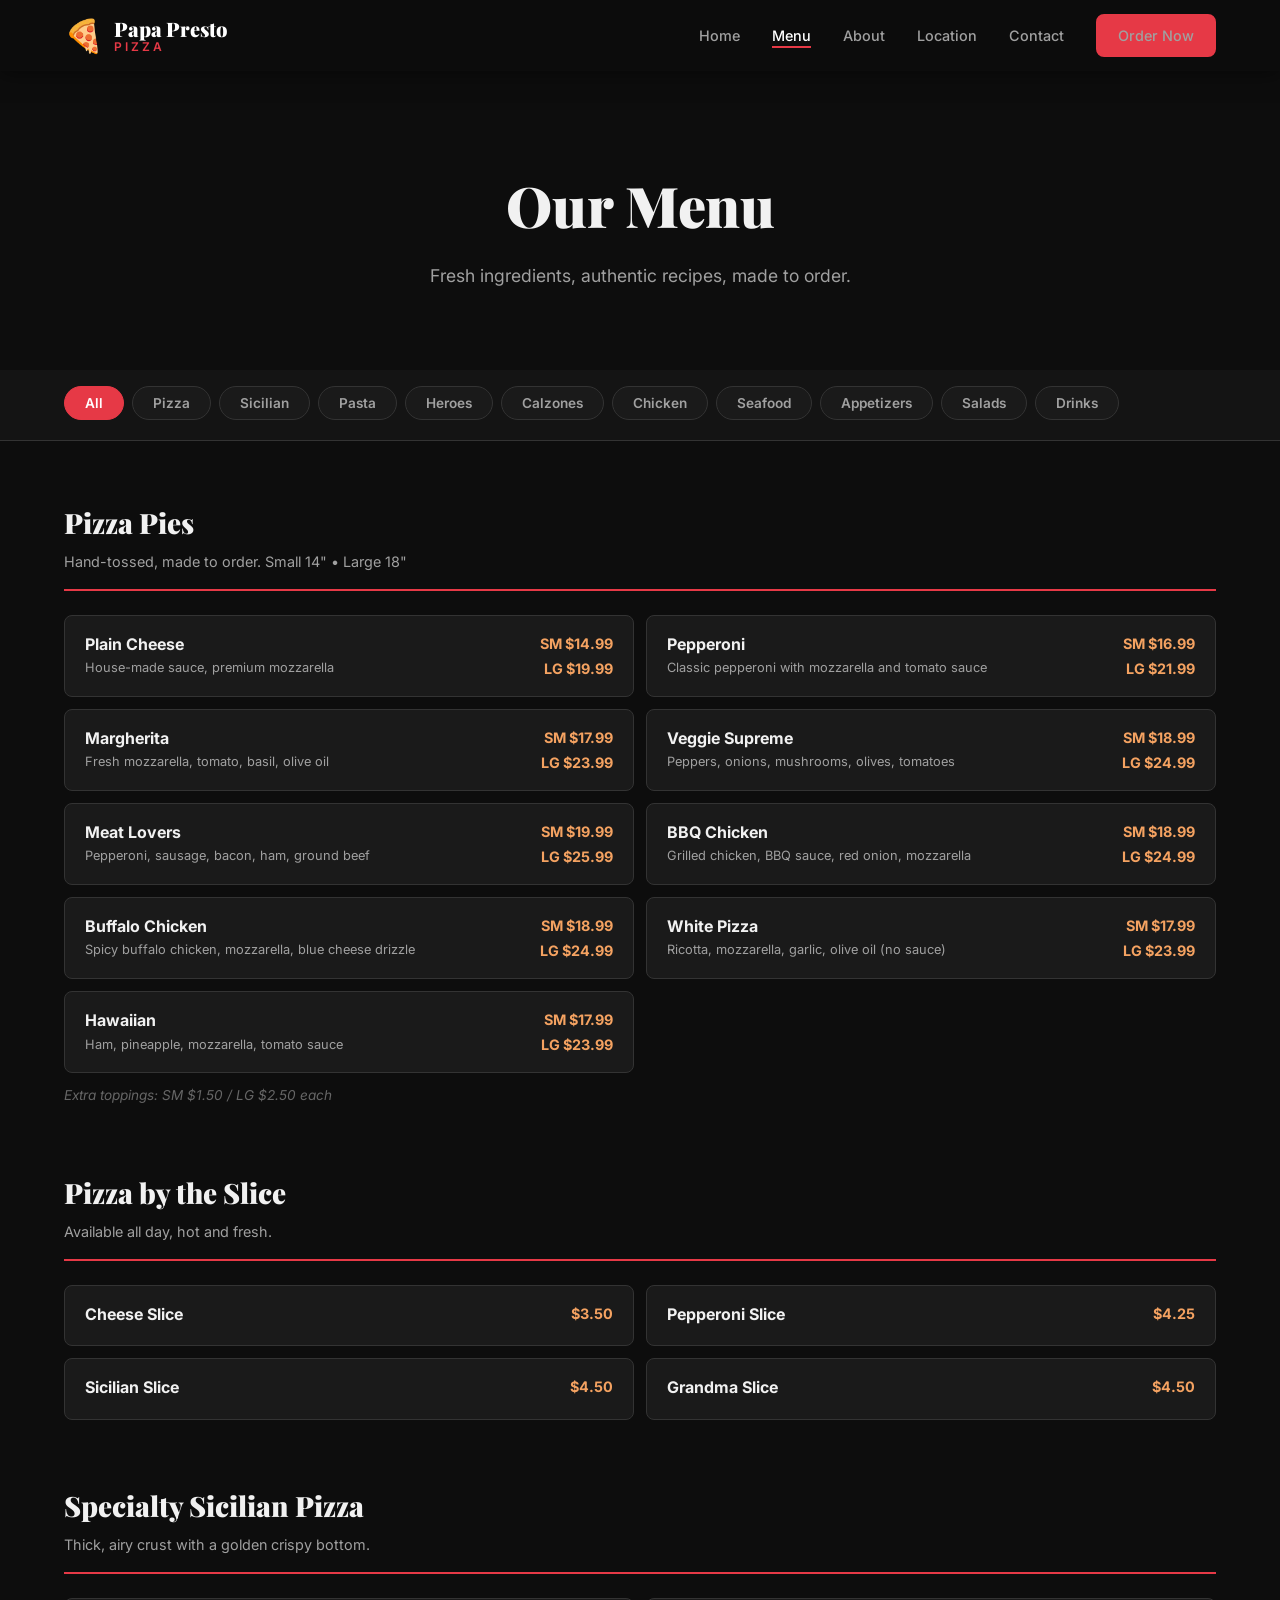
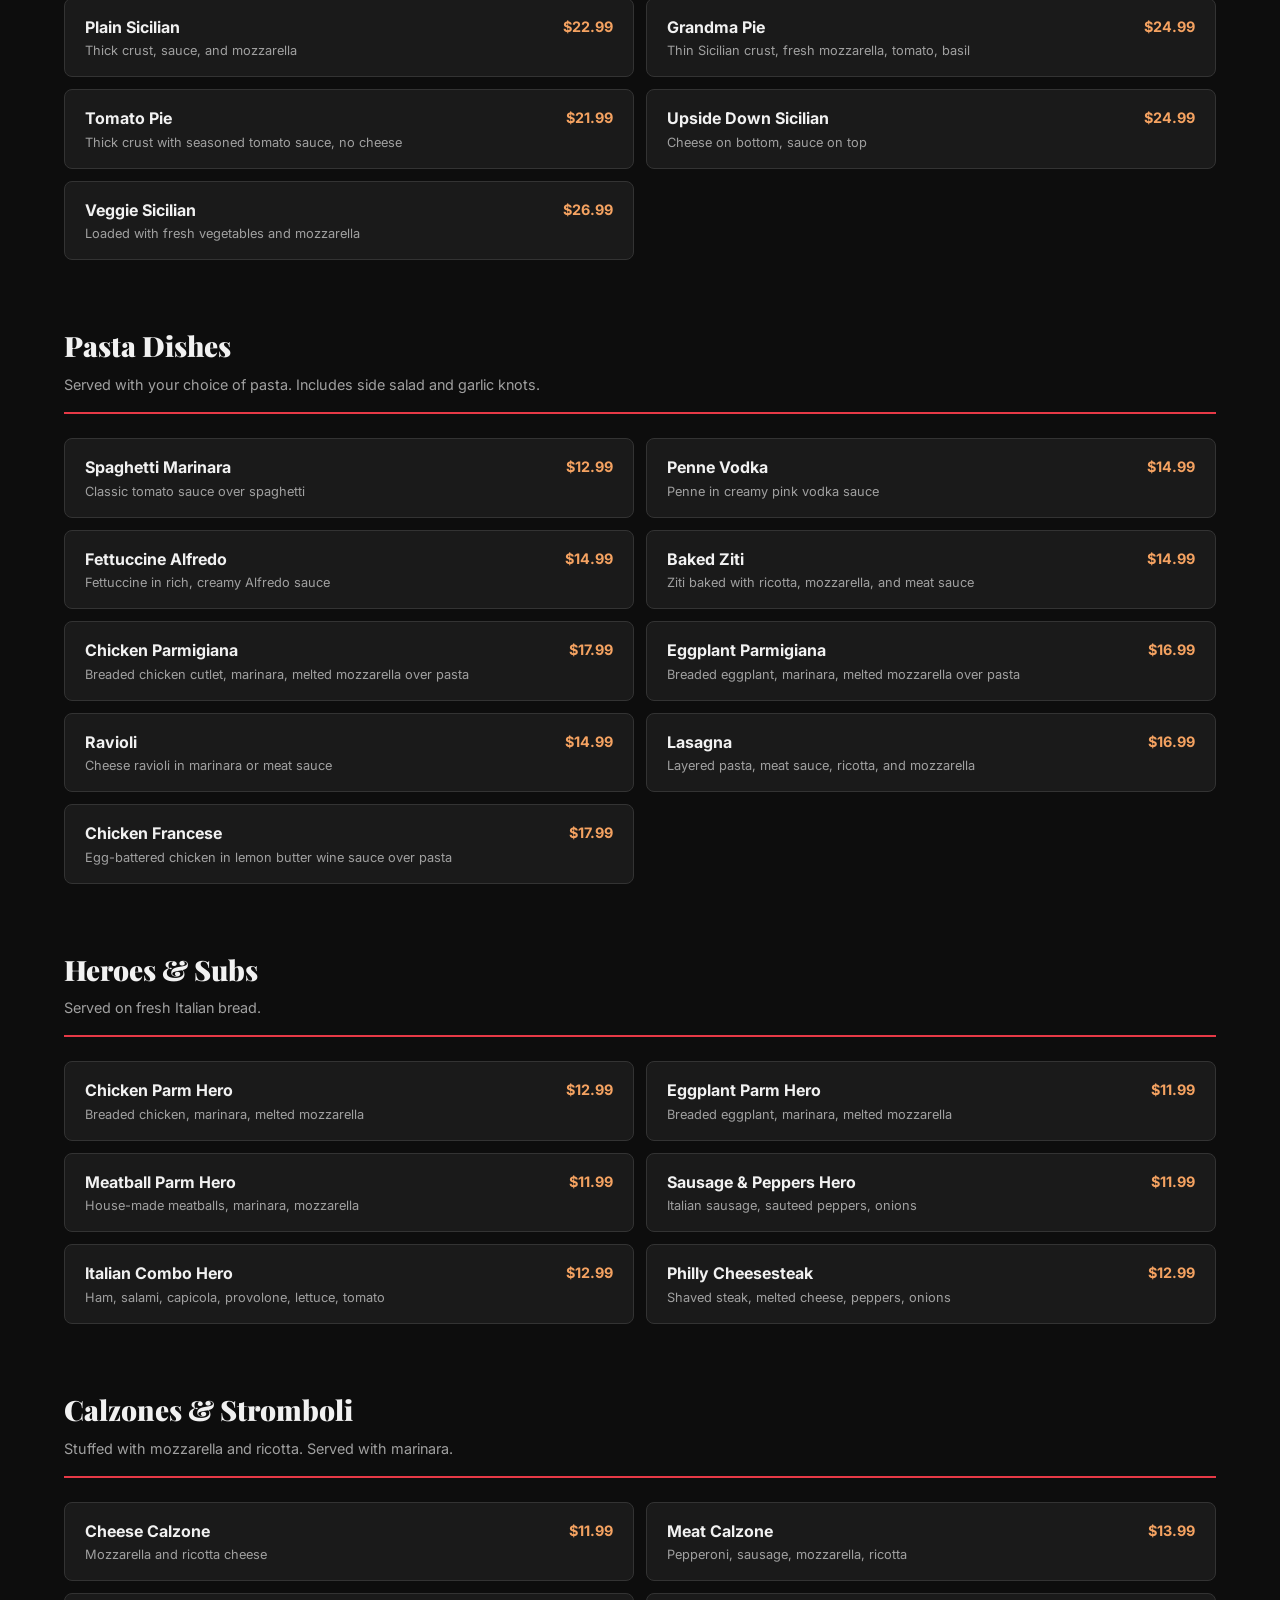
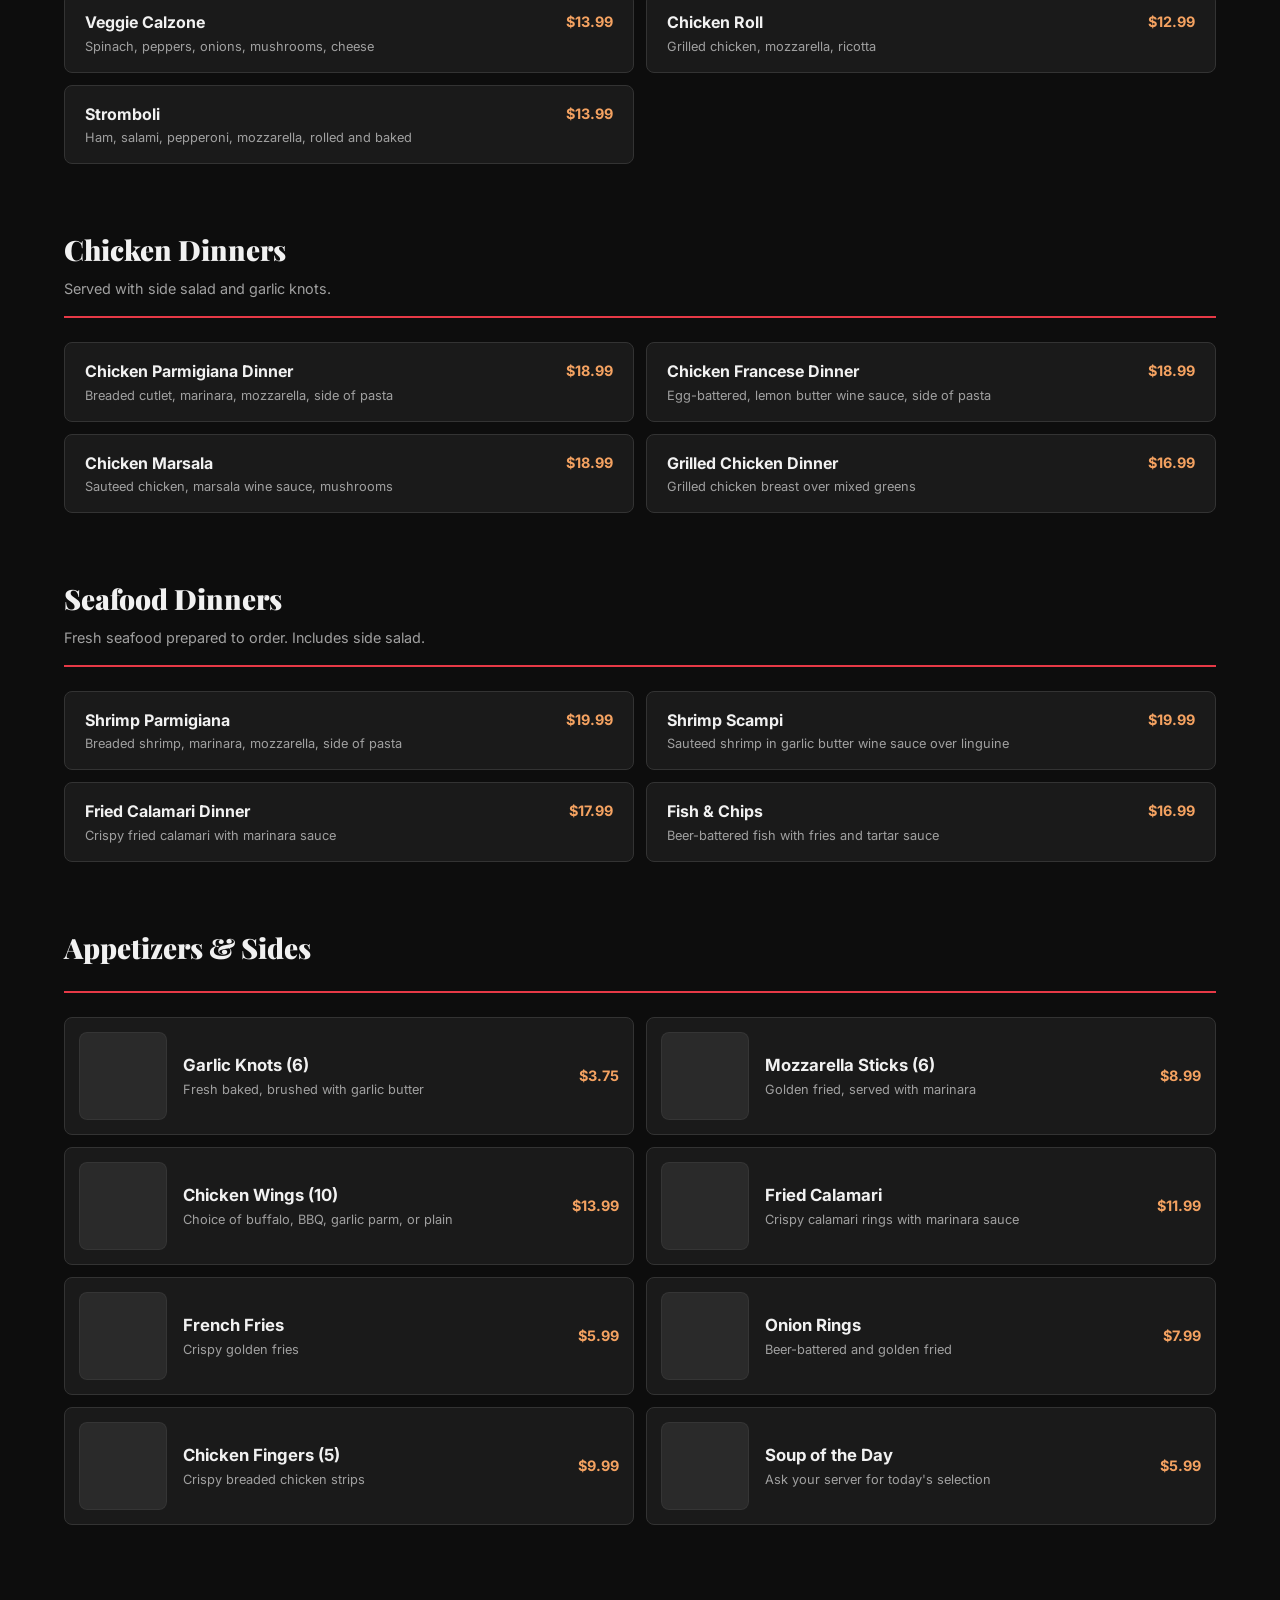
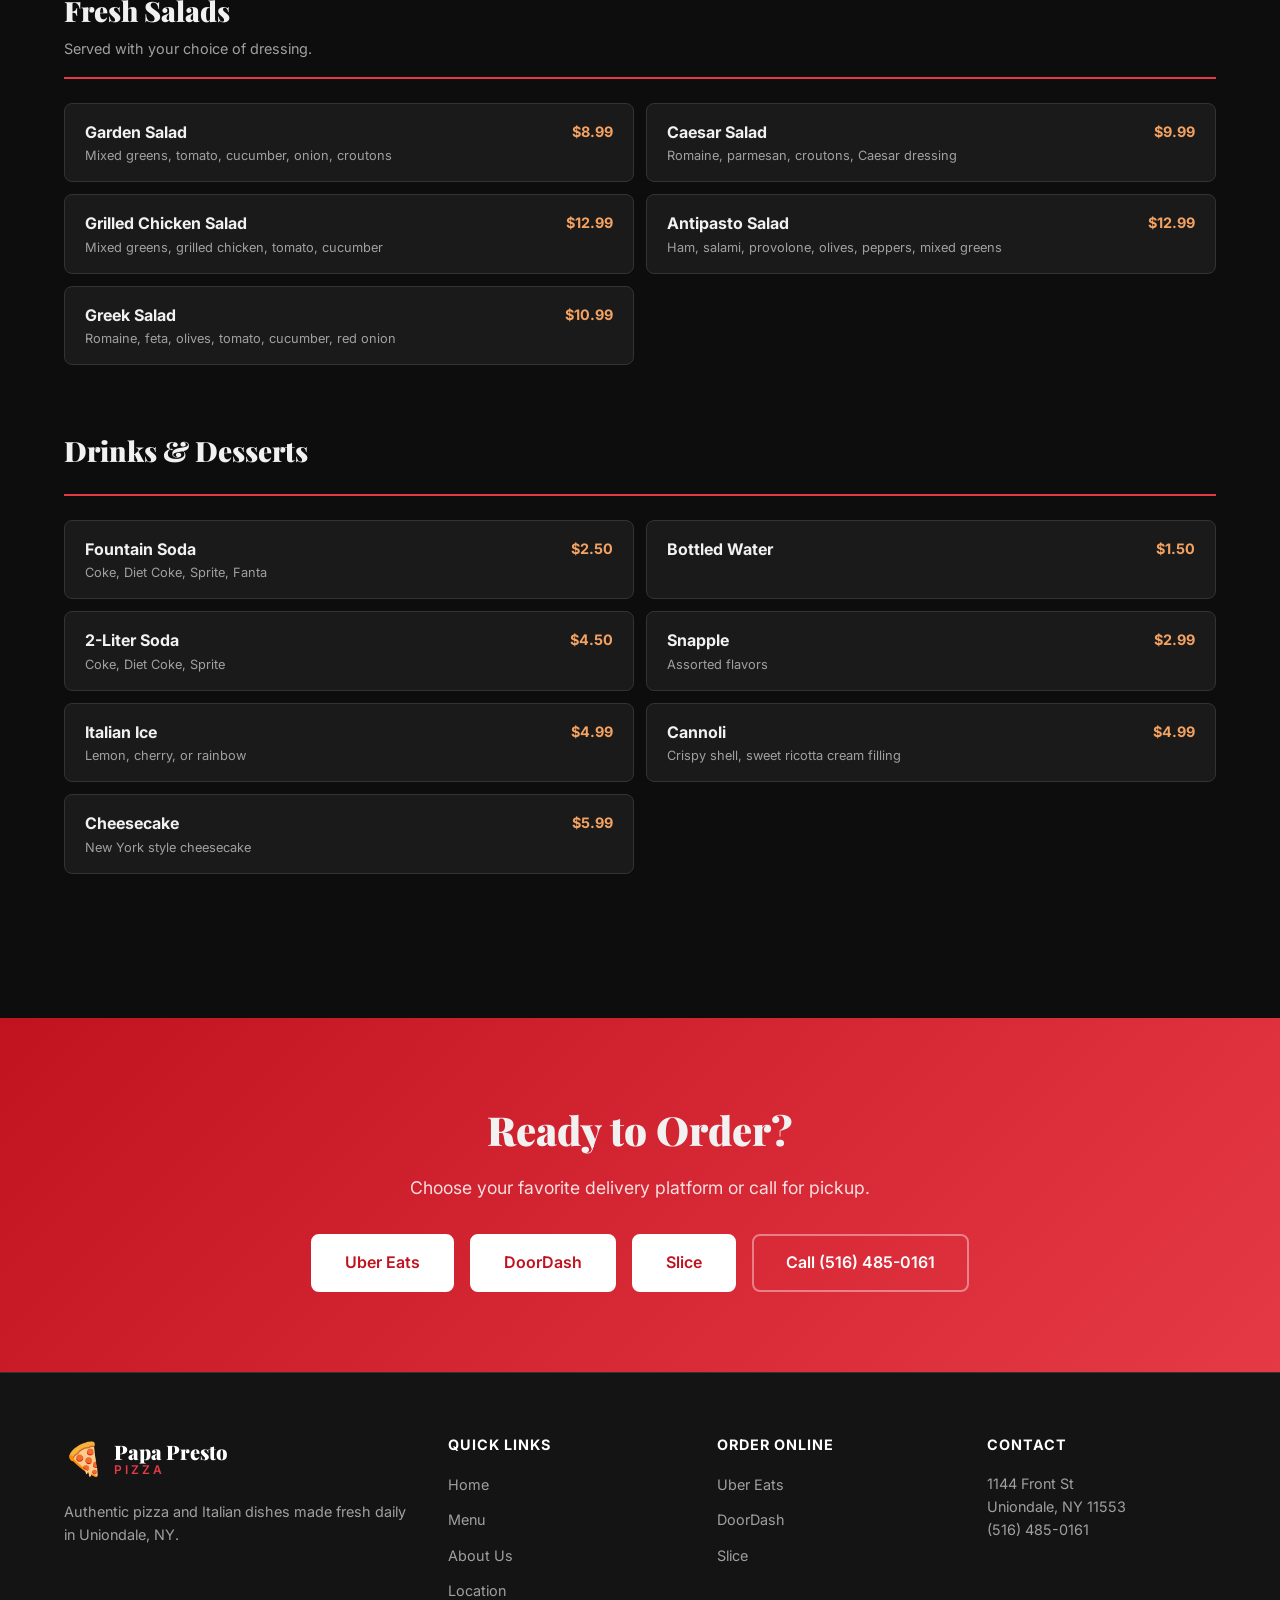
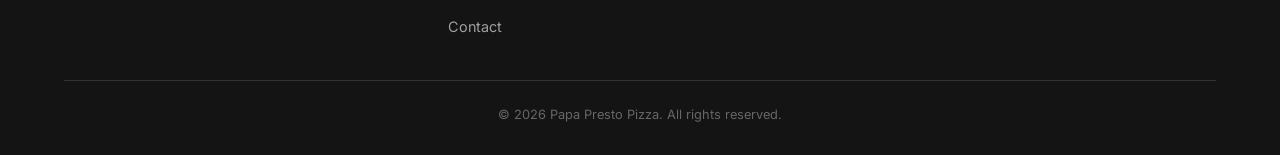
==== menu.html @ ff71c3b0 "Add per-item images to appetizers section Each appetizer item now shows a matching image alongside i" ====
<!DOCTYPE html>
<html lang="en">
<head>
    <meta charset="UTF-8">
    <meta name="viewport" content="width=device-width, initial-scale=1.0">
    <title>Menu | Papa Presto Pizza | Uniondale, NY</title>
    <meta name="description" content="View the full menu at Papa Presto Pizza — pizza pies, Sicilian, pasta, heroes, calzones, chicken dinners, seafood, salads, and more. Order online or call.">
    <meta name="keywords" content="Papa Presto Pizza menu, pizza Uniondale, pasta, calzones, heroes, Italian food menu">
    <link rel="canonical" href="https://www.papaprestopizza.com/menu.html">

    <meta property="og:title" content="Menu | Papa Presto Pizza">
    <meta property="og:description" content="Pizza, pasta, heroes, calzones, and more. View our full menu and order online.">
    <meta property="og:type" content="restaurant.menu">

    <link rel="preconnect" href="https://fonts.googleapis.com">
    <link rel="preconnect" href="https://fonts.gstatic.com" crossorigin>
    <link href="https://fonts.googleapis.com/css2?family=Playfair+Display:wght@700;900&family=Inter:wght@400;500;600;700&display=swap" rel="stylesheet">

    <link rel="stylesheet" href="css/styles.css">
</head>
<body>

    <!-- Navigation -->
    <nav class="navbar navbar--solid" id="navbar">
        <div class="container nav-container">
            <a href="index.html" class="logo">
                <span class="logo-icon">&#127829;</span>
                <div class="logo-text">
                    <span class="logo-name">Papa Presto</span>
                    <span class="logo-tagline">Pizza</span>
                </div>
            </a>
            <button class="nav-toggle" id="navToggle" aria-label="Toggle navigation">
                <span></span><span></span><span></span>
            </button>
            <ul class="nav-links" id="navLinks">
                <li><a href="index.html">Home</a></li>
                <li><a href="menu.html" class="active">Menu</a></li>
                <li><a href="index.html#about">About</a></li>
                <li><a href="index.html#location">Location</a></li>
                <li><a href="index.html#contact">Contact</a></li>
                <li><a href="index.html#order" class="btn btn-primary btn-sm">Order Now</a></li>
            </ul>
        </div>
    </nav>

    <!-- Menu Hero -->
    <header class="page-hero">
        <div class="hero-overlay"></div>
        <div class="container">
            <h1>Our Menu</h1>
            <p>Fresh ingredients, authentic recipes, made to order.</p>
        </div>
    </header>

    <!-- Menu Filter -->
    <section class="menu-filter-bar">
        <div class="container">
            <div class="menu-filters" id="menuFilters">
                <button class="filter-btn active" data-filter="all">All</button>
                <button class="filter-btn" data-filter="pizza">Pizza</button>
                <button class="filter-btn" data-filter="sicilian">Sicilian</button>
                <button class="filter-btn" data-filter="pasta">Pasta</button>
                <button class="filter-btn" data-filter="heroes">Heroes</button>
                <button class="filter-btn" data-filter="calzones">Calzones</button>
                <button class="filter-btn" data-filter="chicken">Chicken</button>
                <button class="filter-btn" data-filter="seafood">Seafood</button>
                <button class="filter-btn" data-filter="appetizers">Appetizers</button>
                <button class="filter-btn" data-filter="salads">Salads</button>
                <button class="filter-btn" data-filter="drinks">Drinks</button>
            </div>
        </div>
    </section>

    <!-- Menu Content -->
    <section class="menu-page">
        <div class="container">

            <!-- Pizza Pies -->
            <div class="menu-section" id="pizza" data-category="pizza">
                <div class="menu-section-header">
                    <h2>Pizza Pies</h2>
                    <p>Hand-tossed, made to order. Small 14" &bull; Large 18"</p>
                </div>
                <div class="menu-grid">
                    <div class="menu-item">
                        <div class="menu-item-info">
                            <h3>Plain Cheese</h3>
                            <p>House-made sauce, premium mozzarella</p>
                        </div>
                        <div class="menu-item-price">
                            <span>SM $14.99</span>
                            <span>LG $19.99</span>
                        </div>
                    </div>
                    <div class="menu-item">
                        <div class="menu-item-info">
                            <h3>Pepperoni</h3>
                            <p>Classic pepperoni with mozzarella and tomato sauce</p>
                        </div>
                        <div class="menu-item-price">
                            <span>SM $16.99</span>
                            <span>LG $21.99</span>
                        </div>
                    </div>
                    <div class="menu-item">
                        <div class="menu-item-info">
                            <h3>Margherita</h3>
                            <p>Fresh mozzarella, tomato, basil, olive oil</p>
                        </div>
                        <div class="menu-item-price">
                            <span>SM $17.99</span>
                            <span>LG $23.99</span>
                        </div>
                    </div>
                    <div class="menu-item">
                        <div class="menu-item-info">
                            <h3>Veggie Supreme</h3>
                            <p>Peppers, onions, mushrooms, olives, tomatoes</p>
                        </div>
                        <div class="menu-item-price">
                            <span>SM $18.99</span>
                            <span>LG $24.99</span>
                        </div>
                    </div>
                    <div class="menu-item">
                        <div class="menu-item-info">
                            <h3>Meat Lovers</h3>
                            <p>Pepperoni, sausage, bacon, ham, ground beef</p>
                        </div>
                        <div class="menu-item-price">
                            <span>SM $19.99</span>
                            <span>LG $25.99</span>
                        </div>
                    </div>
                    <div class="menu-item">
                        <div class="menu-item-info">
                            <h3>BBQ Chicken</h3>
                            <p>Grilled chicken, BBQ sauce, red onion, mozzarella</p>
                        </div>
                        <div class="menu-item-price">
                            <span>SM $18.99</span>
                            <span>LG $24.99</span>
                        </div>
                    </div>
                    <div class="menu-item">
                        <div class="menu-item-info">
                            <h3>Buffalo Chicken</h3>
                            <p>Spicy buffalo chicken, mozzarella, blue cheese drizzle</p>
                        </div>
                        <div class="menu-item-price">
                            <span>SM $18.99</span>
                            <span>LG $24.99</span>
                        </div>
                    </div>
                    <div class="menu-item">
                        <div class="menu-item-info">
                            <h3>White Pizza</h3>
                            <p>Ricotta, mozzarella, garlic, olive oil (no sauce)</p>
                        </div>
                        <div class="menu-item-price">
                            <span>SM $17.99</span>
                            <span>LG $23.99</span>
                        </div>
                    </div>
                    <div class="menu-item">
                        <div class="menu-item-info">
                            <h3>Hawaiian</h3>
                            <p>Ham, pineapple, mozzarella, tomato sauce</p>
                        </div>
                        <div class="menu-item-price">
                            <span>SM $17.99</span>
                            <span>LG $23.99</span>
                        </div>
                    </div>
                </div>
                <p class="menu-note">Extra toppings: SM $1.50 / LG $2.50 each</p>
            </div>

            <!-- Pizza by the Slice -->
            <div class="menu-section" data-category="pizza">
                <div class="menu-section-header">
                    <h2>Pizza by the Slice</h2>
                    <p>Available all day, hot and fresh.</p>
                </div>
                <div class="menu-grid">
                    <div class="menu-item">
                        <div class="menu-item-info"><h3>Cheese Slice</h3></div>
                        <div class="menu-item-price"><span>$3.50</span></div>
                    </div>
                    <div class="menu-item">
                        <div class="menu-item-info"><h3>Pepperoni Slice</h3></div>
                        <div class="menu-item-price"><span>$4.25</span></div>
                    </div>
                    <div class="menu-item">
                        <div class="menu-item-info"><h3>Sicilian Slice</h3></div>
                        <div class="menu-item-price"><span>$4.50</span></div>
                    </div>
                    <div class="menu-item">
                        <div class="menu-item-info"><h3>Grandma Slice</h3></div>
                        <div class="menu-item-price"><span>$4.50</span></div>
                    </div>
                </div>
            </div>

            <!-- Specialty Sicilian -->
            <div class="menu-section" id="sicilian" data-category="sicilian">
                <div class="menu-section-header">
                    <h2>Specialty Sicilian Pizza</h2>
                    <p>Thick, airy crust with a golden crispy bottom.</p>
                </div>
                <div class="menu-grid">
                    <div class="menu-item">
                        <div class="menu-item-info">
                            <h3>Plain Sicilian</h3>
                            <p>Thick crust, sauce, and mozzarella</p>
                        </div>
                        <div class="menu-item-price"><span>$22.99</span></div>
                    </div>
                    <div class="menu-item">
                        <div class="menu-item-info">
                            <h3>Grandma Pie</h3>
                            <p>Thin Sicilian crust, fresh mozzarella, tomato, basil</p>
                        </div>
                        <div class="menu-item-price"><span>$24.99</span></div>
                    </div>
                    <div class="menu-item">
                        <div class="menu-item-info">
                            <h3>Tomato Pie</h3>
                            <p>Thick crust with seasoned tomato sauce, no cheese</p>
                        </div>
                        <div class="menu-item-price"><span>$21.99</span></div>
                    </div>
                    <div class="menu-item">
                        <div class="menu-item-info">
                            <h3>Upside Down Sicilian</h3>
                            <p>Cheese on bottom, sauce on top</p>
                        </div>
                        <div class="menu-item-price"><span>$24.99</span></div>
                    </div>
                    <div class="menu-item">
                        <div class="menu-item-info">
                            <h3>Veggie Sicilian</h3>
                            <p>Loaded with fresh vegetables and mozzarella</p>
                        </div>
                        <div class="menu-item-price"><span>$26.99</span></div>
                    </div>
                </div>
            </div>

            <!-- Pasta Dishes -->
            <div class="menu-section" id="pasta" data-category="pasta">
                <div class="menu-section-header">
                    <h2>Pasta Dishes</h2>
                    <p>Served with your choice of pasta. Includes side salad and garlic knots.</p>
                </div>
                <div class="menu-grid">
                    <div class="menu-item">
                        <div class="menu-item-info">
                            <h3>Spaghetti Marinara</h3>
                            <p>Classic tomato sauce over spaghetti</p>
                        </div>
                        <div class="menu-item-price"><span>$12.99</span></div>
                    </div>
                    <div class="menu-item">
                        <div class="menu-item-info">
                            <h3>Penne Vodka</h3>
                            <p>Penne in creamy pink vodka sauce</p>
                        </div>
                        <div class="menu-item-price"><span>$14.99</span></div>
                    </div>
                    <div class="menu-item">
                        <div class="menu-item-info">
                            <h3>Fettuccine Alfredo</h3>
                            <p>Fettuccine in rich, creamy Alfredo sauce</p>
                        </div>
                        <div class="menu-item-price"><span>$14.99</span></div>
                    </div>
                    <div class="menu-item">
                        <div class="menu-item-info">
                            <h3>Baked Ziti</h3>
                            <p>Ziti baked with ricotta, mozzarella, and meat sauce</p>
                        </div>
                        <div class="menu-item-price"><span>$14.99</span></div>
                    </div>
                    <div class="menu-item">
                        <div class="menu-item-info">
                            <h3>Chicken Parmigiana</h3>
                            <p>Breaded chicken cutlet, marinara, melted mozzarella over pasta</p>
                        </div>
                        <div class="menu-item-price"><span>$17.99</span></div>
                    </div>
                    <div class="menu-item">
                        <div class="menu-item-info">
                            <h3>Eggplant Parmigiana</h3>
                            <p>Breaded eggplant, marinara, melted mozzarella over pasta</p>
                        </div>
                        <div class="menu-item-price"><span>$16.99</span></div>
                    </div>
                    <div class="menu-item">
                        <div class="menu-item-info">
                            <h3>Ravioli</h3>
                            <p>Cheese ravioli in marinara or meat sauce</p>
                        </div>
                        <div class="menu-item-price"><span>$14.99</span></div>
                    </div>
                    <div class="menu-item">
                        <div class="menu-item-info">
                            <h3>Lasagna</h3>
                            <p>Layered pasta, meat sauce, ricotta, and mozzarella</p>
                        </div>
                        <div class="menu-item-price"><span>$16.99</span></div>
                    </div>
                    <div class="menu-item">
                        <div class="menu-item-info">
                            <h3>Chicken Francese</h3>
                            <p>Egg-battered chicken in lemon butter wine sauce over pasta</p>
                        </div>
                        <div class="menu-item-price"><span>$17.99</span></div>
                    </div>
                </div>
            </div>

            <!-- Heroes -->
            <div class="menu-section" data-category="heroes">
                <div class="menu-section-header">
                    <h2>Heroes &amp; Subs</h2>
                    <p>Served on fresh Italian bread.</p>
                </div>
                <div class="menu-grid">
                    <div class="menu-item">
                        <div class="menu-item-info"><h3>Chicken Parm Hero</h3><p>Breaded chicken, marinara, melted mozzarella</p></div>
                        <div class="menu-item-price"><span>$12.99</span></div>
                    </div>
                    <div class="menu-item">
                        <div class="menu-item-info"><h3>Eggplant Parm Hero</h3><p>Breaded eggplant, marinara, melted mozzarella</p></div>
                        <div class="menu-item-price"><span>$11.99</span></div>
                    </div>
                    <div class="menu-item">
                        <div class="menu-item-info"><h3>Meatball Parm Hero</h3><p>House-made meatballs, marinara, mozzarella</p></div>
                        <div class="menu-item-price"><span>$11.99</span></div>
                    </div>
                    <div class="menu-item">
                        <div class="menu-item-info"><h3>Sausage &amp; Peppers Hero</h3><p>Italian sausage, sauteed peppers, onions</p></div>
                        <div class="menu-item-price"><span>$11.99</span></div>
                    </div>
                    <div class="menu-item">
                        <div class="menu-item-info"><h3>Italian Combo Hero</h3><p>Ham, salami, capicola, provolone, lettuce, tomato</p></div>
                        <div class="menu-item-price"><span>$12.99</span></div>
                    </div>
                    <div class="menu-item">
                        <div class="menu-item-info"><h3>Philly Cheesesteak</h3><p>Shaved steak, melted cheese, peppers, onions</p></div>
                        <div class="menu-item-price"><span>$12.99</span></div>
                    </div>
                </div>
            </div>

            <!-- Calzones & Stromboli -->
            <div class="menu-section" data-category="calzones">
                <div class="menu-section-header">
                    <h2>Calzones &amp; Stromboli</h2>
                    <p>Stuffed with mozzarella and ricotta. Served with marinara.</p>
                </div>
                <div class="menu-grid">
                    <div class="menu-item">
                        <div class="menu-item-info"><h3>Cheese Calzone</h3><p>Mozzarella and ricotta cheese</p></div>
                        <div class="menu-item-price"><span>$11.99</span></div>
                    </div>
                    <div class="menu-item">
                        <div class="menu-item-info"><h3>Meat Calzone</h3><p>Pepperoni, sausage, mozzarella, ricotta</p></div>
                        <div class="menu-item-price"><span>$13.99</span></div>
                    </div>
                    <div class="menu-item">
                        <div class="menu-item-info"><h3>Veggie Calzone</h3><p>Spinach, peppers, onions, mushrooms, cheese</p></div>
                        <div class="menu-item-price"><span>$13.99</span></div>
                    </div>
                    <div class="menu-item">
                        <div class="menu-item-info"><h3>Chicken Roll</h3><p>Grilled chicken, mozzarella, ricotta</p></div>
                        <div class="menu-item-price"><span>$12.99</span></div>
                    </div>
                    <div class="menu-item">
                        <div class="menu-item-info"><h3>Stromboli</h3><p>Ham, salami, pepperoni, mozzarella, rolled and baked</p></div>
                        <div class="menu-item-price"><span>$13.99</span></div>
                    </div>
                </div>
            </div>

            <!-- Chicken Dinners -->
            <div class="menu-section" data-category="chicken">
                <div class="menu-section-header">
                    <h2>Chicken Dinners</h2>
                    <p>Served with side salad and garlic knots.</p>
                </div>
                <div class="menu-grid">
                    <div class="menu-item">
                        <div class="menu-item-info"><h3>Chicken Parmigiana Dinner</h3><p>Breaded cutlet, marinara, mozzarella, side of pasta</p></div>
                        <div class="menu-item-price"><span>$18.99</span></div>
                    </div>
                    <div class="menu-item">
                        <div class="menu-item-info"><h3>Chicken Francese Dinner</h3><p>Egg-battered, lemon butter wine sauce, side of pasta</p></div>
                        <div class="menu-item-price"><span>$18.99</span></div>
                    </div>
                    <div class="menu-item">
                        <div class="menu-item-info"><h3>Chicken Marsala</h3><p>Sauteed chicken, marsala wine sauce, mushrooms</p></div>
                        <div class="menu-item-price"><span>$18.99</span></div>
                    </div>
                    <div class="menu-item">
                        <div class="menu-item-info"><h3>Grilled Chicken Dinner</h3><p>Grilled chicken breast over mixed greens</p></div>
                        <div class="menu-item-price"><span>$16.99</span></div>
                    </div>
                </div>
            </div>

            <!-- Seafood Dinners -->
            <div class="menu-section" data-category="seafood">
                <div class="menu-section-header">
                    <h2>Seafood Dinners</h2>
                    <p>Fresh seafood prepared to order. Includes side salad.</p>
                </div>
                <div class="menu-grid">
                    <div class="menu-item">
                        <div class="menu-item-info"><h3>Shrimp Parmigiana</h3><p>Breaded shrimp, marinara, mozzarella, side of pasta</p></div>
                        <div class="menu-item-price"><span>$19.99</span></div>
                    </div>
                    <div class="menu-item">
                        <div class="menu-item-info"><h3>Shrimp Scampi</h3><p>Sauteed shrimp in garlic butter wine sauce over linguine</p></div>
                        <div class="menu-item-price"><span>$19.99</span></div>
                    </div>
                    <div class="menu-item">
                        <div class="menu-item-info"><h3>Fried Calamari Dinner</h3><p>Crispy fried calamari with marinara sauce</p></div>
                        <div class="menu-item-price"><span>$17.99</span></div>
                    </div>
                    <div class="menu-item">
                        <div class="menu-item-info"><h3>Fish &amp; Chips</h3><p>Beer-battered fish with fries and tartar sauce</p></div>
                        <div class="menu-item-price"><span>$16.99</span></div>
                    </div>
                </div>
            </div>

            <!-- Appetizers -->
            <div class="menu-section" data-category="appetizers">
                <div class="menu-section-header">
                    <h2>Appetizers &amp; Sides</h2>
                </div>
                <div class="menu-grid">
                    <div class="menu-item menu-item--with-image">
                        <div class="menu-item-image" style="background-image: url('https://images.unsplash.com/photo-1573140247632-f8fd74997d5c?w=300&q=80');" role="img" aria-label="Garlic Knots"></div>
                        <div class="menu-item-info"><h3>Garlic Knots (6)</h3><p>Fresh baked, brushed with garlic butter</p></div>
                        <div class="menu-item-price"><span>$3.75</span></div>
                    </div>
                    <div class="menu-item menu-item--with-image">
                        <div class="menu-item-image" style="background-image: url('https://images.unsplash.com/photo-1548340748-6d98e4c9ce97?w=300&q=80');" role="img" aria-label="Mozzarella Sticks"></div>
                        <div class="menu-item-info"><h3>Mozzarella Sticks (6)</h3><p>Golden fried, served with marinara</p></div>
                        <div class="menu-item-price"><span>$8.99</span></div>
                    </div>
                    <div class="menu-item menu-item--with-image">
                        <div class="menu-item-image" style="background-image: url('https://images.unsplash.com/photo-1608039755401-742074f0548d?w=300&q=80');" role="img" aria-label="Chicken Wings"></div>
                        <div class="menu-item-info"><h3>Chicken Wings (10)</h3><p>Choice of buffalo, BBQ, garlic parm, or plain</p></div>
                        <div class="menu-item-price"><span>$13.99</span></div>
                    </div>
                    <div class="menu-item menu-item--with-image">
                        <div class="menu-item-image" style="background-image: url('https://images.unsplash.com/photo-1599487488170-d11ec9c172f0?w=300&q=80');" role="img" aria-label="Fried Calamari"></div>
                        <div class="menu-item-info"><h3>Fried Calamari</h3><p>Crispy calamari rings with marinara sauce</p></div>
                        <div class="menu-item-price"><span>$11.99</span></div>
                    </div>
                    <div class="menu-item menu-item--with-image">
                        <div class="menu-item-image" style="background-image: url('https://images.unsplash.com/photo-1573080496219-bb080dd4f877?w=300&q=80');" role="img" aria-label="French Fries"></div>
                        <div class="menu-item-info"><h3>French Fries</h3><p>Crispy golden fries</p></div>
                        <div class="menu-item-price"><span>$5.99</span></div>
                    </div>
                    <div class="menu-item menu-item--with-image">
                        <div class="menu-item-image" style="background-image: url('https://images.unsplash.com/photo-1639024471283-03518883512d?w=300&q=80');" role="img" aria-label="Onion Rings"></div>
                        <div class="menu-item-info"><h3>Onion Rings</h3><p>Beer-battered and golden fried</p></div>
                        <div class="menu-item-price"><span>$7.99</span></div>
                    </div>
                    <div class="menu-item menu-item--with-image">
                        <div class="menu-item-image" style="background-image: url('https://images.unsplash.com/photo-1562967914-608f82629710?w=300&q=80');" role="img" aria-label="Chicken Fingers"></div>
                        <div class="menu-item-info"><h3>Chicken Fingers (5)</h3><p>Crispy breaded chicken strips</p></div>
                        <div class="menu-item-price"><span>$9.99</span></div>
                    </div>
                    <div class="menu-item menu-item--with-image">
                        <div class="menu-item-image" style="background-image: url('https://images.unsplash.com/photo-1547592166-23ac45744acd?w=300&q=80');" role="img" aria-label="Soup of the Day"></div>
                        <div class="menu-item-info"><h3>Soup of the Day</h3><p>Ask your server for today's selection</p></div>
                        <div class="menu-item-price"><span>$5.99</span></div>
                    </div>
                </div>
            </div>

            <!-- Salads -->
            <div class="menu-section" data-category="salads">
                <div class="menu-section-header">
                    <h2>Fresh Salads</h2>
                    <p>Served with your choice of dressing.</p>
                </div>
                <div class="menu-grid">
                    <div class="menu-item">
                        <div class="menu-item-info"><h3>Garden Salad</h3><p>Mixed greens, tomato, cucumber, onion, croutons</p></div>
                        <div class="menu-item-price"><span>$8.99</span></div>
                    </div>
                    <div class="menu-item">
                        <div class="menu-item-info"><h3>Caesar Salad</h3><p>Romaine, parmesan, croutons, Caesar dressing</p></div>
                        <div class="menu-item-price"><span>$9.99</span></div>
                    </div>
                    <div class="menu-item">
                        <div class="menu-item-info"><h3>Grilled Chicken Salad</h3><p>Mixed greens, grilled chicken, tomato, cucumber</p></div>
                        <div class="menu-item-price"><span>$12.99</span></div>
                    </div>
                    <div class="menu-item">
                        <div class="menu-item-info"><h3>Antipasto Salad</h3><p>Ham, salami, provolone, olives, peppers, mixed greens</p></div>
                        <div class="menu-item-price"><span>$12.99</span></div>
                    </div>
                    <div class="menu-item">
                        <div class="menu-item-info"><h3>Greek Salad</h3><p>Romaine, feta, olives, tomato, cucumber, red onion</p></div>
                        <div class="menu-item-price"><span>$10.99</span></div>
                    </div>
                </div>
            </div>

            <!-- Drinks & Desserts -->
            <div class="menu-section" data-category="drinks">
                <div class="menu-section-header">
                    <h2>Drinks &amp; Desserts</h2>
                </div>
                <div class="menu-grid">
                    <div class="menu-item">
                        <div class="menu-item-info"><h3>Fountain Soda</h3><p>Coke, Diet Coke, Sprite, Fanta</p></div>
                        <div class="menu-item-price"><span>$2.50</span></div>
                    </div>
                    <div class="menu-item">
                        <div class="menu-item-info"><h3>Bottled Water</h3></div>
                        <div class="menu-item-price"><span>$1.50</span></div>
                    </div>
                    <div class="menu-item">
                        <div class="menu-item-info"><h3>2-Liter Soda</h3><p>Coke, Diet Coke, Sprite</p></div>
                        <div class="menu-item-price"><span>$4.50</span></div>
                    </div>
                    <div class="menu-item">
                        <div class="menu-item-info"><h3>Snapple</h3><p>Assorted flavors</p></div>
                        <div class="menu-item-price"><span>$2.99</span></div>
                    </div>
                    <div class="menu-item">
                        <div class="menu-item-info"><h3>Italian Ice</h3><p>Lemon, cherry, or rainbow</p></div>
                        <div class="menu-item-price"><span>$4.99</span></div>
                    </div>
                    <div class="menu-item">
                        <div class="menu-item-info"><h3>Cannoli</h3><p>Crispy shell, sweet ricotta cream filling</p></div>
                        <div class="menu-item-price"><span>$4.99</span></div>
                    </div>
                    <div class="menu-item">
                        <div class="menu-item-info"><h3>Cheesecake</h3><p>New York style cheesecake</p></div>
                        <div class="menu-item-price"><span>$5.99</span></div>
                    </div>
                </div>
            </div>

        </div>
    </section>

    <!-- Order CTA Banner -->
    <section class="order-cta-banner">
        <div class="container">
            <div class="cta-content">
                <h2>Ready to Order?</h2>
                <p>Choose your favorite delivery platform or call for pickup.</p>
                <div class="cta-buttons">
                    <a href="https://www.ubereats.com/store/papa-presto-pizza/LBD8Xmi5UZSV1vU9aQ_vgA" target="_blank" rel="noopener noreferrer" class="btn btn-primary btn-lg">Uber Eats</a>
                    <a href="https://www.doordash.com/store/papa-presto-pizza-uniondale-23160508/" target="_blank" rel="noopener noreferrer" class="btn btn-primary btn-lg">DoorDash</a>
                    <a href="https://slicelife.com/restaurants/ny/uniondale/11553/papa-presto-pizza/menu" target="_blank" rel="noopener noreferrer" class="btn btn-primary btn-lg">Slice</a>
                    <a href="tel:+15164850161" class="btn btn-outline btn-lg">Call (516) 485-0161</a>
                </div>
            </div>
        </div>
    </section>

    <!-- Footer -->
    <footer class="footer">
        <div class="container">
            <div class="footer-grid">
                <div class="footer-brand">
                    <a href="index.html" class="logo">
                        <span class="logo-icon">&#127829;</span>
                        <div class="logo-text">
                            <span class="logo-name">Papa Presto</span>
                            <span class="logo-tagline">Pizza</span>
                        </div>
                    </a>
                    <p>Authentic pizza and Italian dishes made fresh daily in Uniondale, NY.</p>
                </div>
                <div class="footer-links">
                    <h4>Quick Links</h4>
                    <ul>
                        <li><a href="index.html">Home</a></li>
                        <li><a href="menu.html">Menu</a></li>
                        <li><a href="index.html#about">About Us</a></li>
                        <li><a href="index.html#location">Location</a></li>
                        <li><a href="index.html#contact">Contact</a></li>
                    </ul>
                </div>
                <div class="footer-links">
                    <h4>Order Online</h4>
                    <ul>
                        <li><a href="https://www.ubereats.com/store/papa-presto-pizza/LBD8Xmi5UZSV1vU9aQ_vgA" target="_blank" rel="noopener noreferrer">Uber Eats</a></li>
                        <li><a href="https://www.doordash.com/store/papa-presto-pizza-uniondale-23160508/" target="_blank" rel="noopener noreferrer">DoorDash</a></li>
                        <li><a href="https://slicelife.com/restaurants/ny/uniondale/11553/papa-presto-pizza/menu" target="_blank" rel="noopener noreferrer">Slice</a></li>
                    </ul>
                </div>
                <div class="footer-contact">
                    <h4>Contact</h4>
                    <p>1144 Front St<br>Uniondale, NY 11553</p>
                    <p><a href="tel:+15164850161">(516) 485-0161</a></p>
                </div>
            </div>
            <div class="footer-bottom">
                <p>&copy; 2026 Papa Presto Pizza. All rights reserved.</p>
            </div>
        </div>
    </footer>

    <script src="js/main.js"></script>
</body>
</html>
---- css/styles.css ----
/* ============================================
   Papa Presto Pizza — Modern Dark + Red Theme
   ============================================ */

/* --- CSS Variables --- */
:root {
    --color-bg: #0d0d0d;
    --color-bg-alt: #141414;
    --color-bg-card: #1a1a1a;
    --color-bg-elevated: #222222;
    --color-surface: #2a2a2a;
    --color-primary: #e63946;
    --color-primary-dark: #c1121f;
    --color-primary-light: #ff6b6b;
    --color-accent: #f4a261;
    --color-text: #f1f1f1;
    --color-text-muted: #a0a0a0;
    --color-text-dim: #666666;
    --color-border: #333333;
    --color-white: #ffffff;

    --font-display: 'Playfair Display', Georgia, serif;
    --font-body: 'Inter', -apple-system, BlinkMacSystemFont, sans-serif;

    --radius-sm: 8px;
    --radius-md: 12px;
    --radius-lg: 16px;
    --radius-xl: 24px;

    --shadow-sm: 0 2px 8px rgba(0,0,0,0.3);
    --shadow-md: 0 4px 20px rgba(0,0,0,0.4);
    --shadow-lg: 0 8px 40px rgba(0,0,0,0.5);
    --shadow-glow: 0 0 30px rgba(230,57,70,0.15);

    --transition: 0.3s cubic-bezier(0.4, 0, 0.2, 1);
}

/* --- Reset & Base --- */
*, *::before, *::after {
    margin: 0;
    padding: 0;
    box-sizing: border-box;
}

html {
    scroll-behavior: smooth;
    scroll-padding-top: 80px;
}

body {
    font-family: var(--font-body);
    background: var(--color-bg);
    color: var(--color-text);
    line-height: 1.6;
    -webkit-font-smoothing: antialiased;
    overflow-x: hidden;
}

a {
    color: inherit;
    text-decoration: none;
    transition: color var(--transition);
}

img {
    max-width: 100%;
    display: block;
}

ul { list-style: none; }

.container {
    max-width: 1200px;
    margin: 0 auto;
    padding: 0 24px;
}

/* --- Buttons --- */
.btn {
    display: inline-flex;
    align-items: center;
    gap: 8px;
    font-family: var(--font-body);
    font-weight: 600;
    border: 2px solid transparent;
    border-radius: var(--radius-sm);
    cursor: pointer;
    transition: all var(--transition);
    text-align: center;
    white-space: nowrap;
}

.btn-sm {
    padding: 8px 20px;
    font-size: 0.875rem;
}

.btn-lg {
    padding: 14px 32px;
    font-size: 1rem;
}

.btn-primary {
    background: var(--color-primary);
    color: var(--color-white);
    border-color: var(--color-primary);
}

.btn-primary:hover {
    background: var(--color-primary-dark);
    border-color: var(--color-primary-dark);
    transform: translateY(-2px);
    box-shadow: 0 4px 20px rgba(230, 57, 70, 0.4);
}

.btn-outline {
    background: transparent;
    color: var(--color-white);
    border-color: rgba(255,255,255,0.3);
}

.btn-outline:hover {
    border-color: var(--color-primary);
    color: var(--color-primary);
    transform: translateY(-2px);
}

/* --- Navigation --- */
.navbar {
    position: fixed;
    top: 0;
    left: 0;
    right: 0;
    z-index: 1000;
    padding: 16px 0;
    transition: all var(--transition);
}

.navbar.scrolled,
.navbar--solid {
    background: rgba(13, 13, 13, 0.95);
    backdrop-filter: blur(20px);
    -webkit-backdrop-filter: blur(20px);
    padding: 10px 0;
    box-shadow: 0 2px 20px rgba(0,0,0,0.5);
}

.nav-container {
    display: flex;
    align-items: center;
    justify-content: space-between;
}

.logo {
    display: flex;
    align-items: center;
    gap: 10px;
    z-index: 1001;
}

.logo-icon {
    font-size: 2rem;
}

.logo-text {
    display: flex;
    flex-direction: column;
    line-height: 1.1;
}

.logo-name {
    font-family: var(--font-display);
    font-weight: 900;
    font-size: 1.25rem;
    color: var(--color-white);
}

.logo-tagline {
    font-size: 0.75rem;
    font-weight: 600;
    color: var(--color-primary);
    text-transform: uppercase;
    letter-spacing: 3px;
}

.nav-links {
    display: flex;
    align-items: center;
    gap: 32px;
}

.nav-links a {
    font-size: 0.9rem;
    font-weight: 500;
    color: var(--color-text-muted);
    transition: color var(--transition);
    position: relative;
}

.nav-links a:hover,
.nav-links a.active {
    color: var(--color-white);
}

.nav-links a:not(.btn)::after {
    content: '';
    position: absolute;
    bottom: -4px;
    left: 0;
    width: 0;
    height: 2px;
    background: var(--color-primary);
    transition: width var(--transition);
}

.nav-links a:not(.btn):hover::after,
.nav-links a.active::after {
    width: 100%;
}

.nav-toggle {
    display: none;
    flex-direction: column;
    gap: 5px;
    background: none;
    border: none;
    cursor: pointer;
    padding: 4px;
    z-index: 1001;
}

.nav-toggle span {
    width: 24px;
    height: 2px;
    background: var(--color-white);
    transition: all var(--transition);
    border-radius: 2px;
}

.nav-toggle.active span:nth-child(1) {
    transform: rotate(45deg) translate(5px, 5px);
}

.nav-toggle.active span:nth-child(2) {
    opacity: 0;
}

.nav-toggle.active span:nth-child(3) {
    transform: rotate(-45deg) translate(5px, -5px);
}

/* --- Hero Section --- */
.hero {
    position: relative;
    min-height: 100vh;
    display: flex;
    align-items: center;
    justify-content: center;
    background: url('https://images.unsplash.com/photo-1513104890138-7c749659a591?w=1920&q=80') center/cover no-repeat;
    overflow: hidden;
}

.hero-overlay {
    position: absolute;
    inset: 0;
    background: linear-gradient(
        180deg,
        rgba(13, 13, 13, 0.7) 0%,
        rgba(13, 13, 13, 0.5) 40%,
        rgba(13, 13, 13, 0.85) 100%
    );
}

.hero-content {
    position: relative;
    text-align: center;
    max-width: 800px;
    padding: 120px 24px 60px;
}

.hero-badge {
    display: inline-block;
    padding: 8px 20px;
    background: rgba(230, 57, 70, 0.15);
    border: 1px solid rgba(230, 57, 70, 0.3);
    border-radius: 50px;
    font-size: 0.85rem;
    font-weight: 600;
    color: var(--color-primary-light);
    margin-bottom: 24px;
    letter-spacing: 0.5px;
}

.hero h1 {
    font-family: var(--font-display);
    font-size: clamp(2.5rem, 6vw, 4.5rem);
    font-weight: 900;
    line-height: 1.1;
    margin-bottom: 20px;
    color: var(--color-white);
}

.text-accent {
    color: var(--color-primary);
}

.hero-subtitle {
    font-size: clamp(1rem, 2vw, 1.2rem);
    color: var(--color-text-muted);
    max-width: 600px;
    margin: 0 auto 32px;
    line-height: 1.7;
}

.hero-actions {
    display: flex;
    gap: 16px;
    justify-content: center;
    flex-wrap: wrap;
    margin-bottom: 40px;
}

.hero-info {
    display: flex;
    gap: 32px;
    justify-content: center;
    flex-wrap: wrap;
}

.hero-info-item {
    display: flex;
    align-items: center;
    gap: 8px;
    color: var(--color-text-muted);
    font-size: 0.9rem;
}

.hero-info-item a {
    color: var(--color-text-muted);
}

.hero-info-item a:hover {
    color: var(--color-primary-light);
}

.hero-info-item svg {
    color: var(--color-primary);
    flex-shrink: 0;
}

.hero-scroll {
    position: absolute;
    bottom: 30px;
    left: 50%;
    transform: translateX(-50%);
    animation: bounce 2s infinite;
    color: var(--color-text-dim);
}

@keyframes bounce {
    0%, 100% { transform: translateX(-50%) translateY(0); }
    50% { transform: translateX(-50%) translateY(8px); }
}

/* --- Page Hero (Menu page) --- */
.page-hero {
    position: relative;
    padding: 160px 0 80px;
    text-align: center;
    background: url('https://images.unsplash.com/photo-1565299624946-b28f40a0ae38?w=1920&q=80') center/cover no-repeat;
}

.page-hero .hero-overlay {
    background: linear-gradient(
        180deg,
        rgba(13, 13, 13, 0.8) 0%,
        rgba(13, 13, 13, 0.9) 100%
    );
}

.page-hero .container {
    position: relative;
}

.page-hero h1 {
    font-family: var(--font-display);
    font-size: clamp(2.5rem, 5vw, 3.5rem);
    font-weight: 900;
    margin-bottom: 12px;
}

.page-hero p {
    color: var(--color-text-muted);
    font-size: 1.1rem;
}

/* --- Features Strip --- */
.features-strip {
    background: var(--color-bg-alt);
    border-top: 1px solid var(--color-border);
    border-bottom: 1px solid var(--color-border);
    padding: 48px 0;
}

.features-grid {
    display: grid;
    grid-template-columns: repeat(4, 1fr);
    gap: 32px;
    text-align: center;
}

.feature-item {
    padding: 16px;
}

.feature-icon {
    font-size: 2rem;
    margin-bottom: 12px;
}

.feature-item h3 {
    font-size: 1rem;
    font-weight: 700;
    margin-bottom: 4px;
}

.feature-item p {
    font-size: 0.85rem;
    color: var(--color-text-muted);
}

/* --- Section Styles --- */
.section-header {
    text-align: center;
    margin-bottom: 48px;
}

.section-label {
    display: inline-block;
    font-size: 0.8rem;
    font-weight: 700;
    text-transform: uppercase;
    letter-spacing: 3px;
    color: var(--color-primary);
    margin-bottom: 12px;
}

.section-header h2 {
    font-family: var(--font-display);
    font-size: clamp(2rem, 4vw, 3rem);
    font-weight: 900;
    margin-bottom: 16px;
}

.section-header p {
    color: var(--color-text-muted);
    max-width: 600px;
    margin: 0 auto;
    font-size: 1.05rem;
}

/* --- Menu Highlights (Homepage) --- */
.menu-highlights {
    padding: 100px 0;
}

.menu-categories {
    display: grid;
    grid-template-columns: repeat(3, 1fr);
    gap: 24px;
    margin-bottom: 48px;
}

.menu-card {
    background: var(--color-bg-card);
    border-radius: var(--radius-lg);
    overflow: hidden;
    border: 1px solid var(--color-border);
    transition: all var(--transition);
}

.menu-card:hover {
    transform: translateY(-8px);
    box-shadow: var(--shadow-glow);
    border-color: rgba(230, 57, 70, 0.3);
}

.menu-card-image {
    height: 220px;
    background-size: cover;
    background-position: center;
    position: relative;
}

.menu-card-badge {
    position: absolute;
    top: 16px;
    left: 16px;
    background: var(--color-primary);
    color: var(--color-white);
    padding: 4px 14px;
    border-radius: 50px;
    font-size: 0.75rem;
    font-weight: 700;
    text-transform: uppercase;
    letter-spacing: 0.5px;
}

.menu-card-body {
    padding: 24px;
}

.menu-card-body h3 {
    font-family: var(--font-display);
    font-size: 1.35rem;
    margin-bottom: 10px;
}

.menu-card-body p {
    color: var(--color-text-muted);
    font-size: 0.9rem;
    margin-bottom: 16px;
    line-height: 1.6;
}

.menu-card-price {
    display: block;
    font-size: 1rem;
    font-weight: 700;
    color: var(--color-accent);
    margin-bottom: 16px;
}

.section-cta {
    text-align: center;
}

/* --- Order Section --- */
.order-section {
    padding: 100px 0;
    background: var(--color-bg-alt);
}

.order-grid {
    display: grid;
    grid-template-columns: repeat(4, 1fr);
    gap: 20px;
}

.order-card {
    display: flex;
    flex-direction: column;
    align-items: center;
    gap: 16px;
    padding: 40px 24px;
    background: var(--color-bg-card);
    border: 1px solid var(--color-border);
    border-radius: var(--radius-lg);
    text-align: center;
    transition: all var(--transition);
}

.order-card:hover {
    transform: translateY(-6px);
    box-shadow: var(--shadow-md);
}

.order-card--ubereats:hover { border-color: #06c167; }
.order-card--doordash:hover { border-color: #ff3008; }
.order-card--slice:hover { border-color: #ff6b35; }
.order-card--phone:hover { border-color: var(--color-primary); }

.order-card-icon {
    width: 64px;
    height: 64px;
    display: flex;
    align-items: center;
    justify-content: center;
    border-radius: 50%;
    background: var(--color-surface);
    color: var(--color-text-muted);
    transition: all var(--transition);
}

.order-card--ubereats:hover .order-card-icon { background: rgba(6,193,103,0.15); color: #06c167; }
.order-card--doordash:hover .order-card-icon { background: rgba(255,48,8,0.15); color: #ff3008; }
.order-card--slice:hover .order-card-icon { background: rgba(255,107,53,0.15); color: #ff6b35; }
.order-card--phone:hover .order-card-icon { background: rgba(230,57,70,0.15); color: var(--color-primary); }

.order-card-name {
    font-size: 1.15rem;
    font-weight: 700;
}

.order-card-cta {
    font-size: 0.85rem;
    font-weight: 600;
    color: var(--color-text-muted);
    transition: color var(--transition);
}

.order-card:hover .order-card-cta {
    color: var(--color-white);
}

/* --- About Section --- */
.about-section {
    padding: 100px 0;
}

.about-grid {
    display: grid;
    grid-template-columns: 1fr 1fr;
    gap: 60px;
    align-items: center;
}

.about-image {
    border-radius: var(--radius-lg);
    overflow: hidden;
    box-shadow: var(--shadow-lg);
}

.about-image img {
    width: 100%;
    height: 500px;
    object-fit: cover;
}

.about-content .section-label {
    display: block;
    margin-bottom: 12px;
}

.about-content h2 {
    font-family: var(--font-display);
    font-size: clamp(2rem, 3vw, 2.75rem);
    font-weight: 900;
    margin-bottom: 20px;
    line-height: 1.2;
}

.about-content p {
    color: var(--color-text-muted);
    margin-bottom: 16px;
    line-height: 1.7;
}

.about-stats {
    display: flex;
    gap: 40px;
    margin-top: 32px;
    padding-top: 32px;
    border-top: 1px solid var(--color-border);
}

.stat {
    text-align: center;
}

.stat-number {
    display: block;
    font-family: var(--font-display);
    font-size: 2.5rem;
    font-weight: 900;
    color: var(--color-primary);
}

.stat-label {
    font-size: 0.85rem;
    color: var(--color-text-muted);
    font-weight: 500;
}

/* --- Location Section --- */
.location-section {
    padding: 100px 0;
    background: var(--color-bg-alt);
}

.location-grid {
    display: grid;
    grid-template-columns: 1.2fr 0.8fr;
    gap: 32px;
    min-height: 450px;
}

.location-map {
    border-radius: var(--radius-lg);
    overflow: hidden;
    min-height: 400px;
}

.location-map iframe {
    width: 100%;
    height: 100%;
    min-height: 400px;
}

.location-info {
    display: flex;
    flex-direction: column;
    gap: 20px;
}

.info-card {
    background: var(--color-bg-card);
    border: 1px solid var(--color-border);
    border-radius: var(--radius-md);
    padding: 24px;
}

.info-card h3 {
    display: flex;
    align-items: center;
    gap: 10px;
    font-size: 1rem;
    font-weight: 700;
    margin-bottom: 12px;
    color: var(--color-white);
}

.info-card h3 svg {
    color: var(--color-primary);
}

.info-card p {
    color: var(--color-text-muted);
    font-size: 0.95rem;
    line-height: 1.6;
}

.info-card a {
    color: var(--color-text-muted);
}

.info-card a:hover {
    color: var(--color-primary-light);
}

.info-card .btn {
    margin-top: 12px;
}

.hours-list {
    display: flex;
    flex-direction: column;
    gap: 8px;
}

.hours-row {
    display: flex;
    justify-content: space-between;
    font-size: 0.9rem;
    color: var(--color-text-muted);
}

/* --- Contact Banner --- */
.contact-section {
    padding: 80px 0;
}

.contact-banner {
    display: flex;
    align-items: center;
    justify-content: space-between;
    gap: 40px;
    background: linear-gradient(135deg, var(--color-primary-dark), var(--color-primary));
    border-radius: var(--radius-xl);
    padding: 60px;
    box-shadow: 0 8px 40px rgba(230, 57, 70, 0.3);
}

.contact-banner h2 {
    font-family: var(--font-display);
    font-size: 2rem;
    font-weight: 900;
    margin-bottom: 8px;
}

.contact-banner p {
    color: rgba(255,255,255,0.85);
    font-size: 1.05rem;
}

.contact-banner-actions {
    display: flex;
    gap: 16px;
    flex-shrink: 0;
}

.contact-banner .btn-primary {
    background: var(--color-white);
    color: var(--color-primary-dark);
    border-color: var(--color-white);
}

.contact-banner .btn-primary:hover {
    background: var(--color-bg);
    color: var(--color-white);
    border-color: var(--color-bg);
}

.contact-banner .btn-outline {
    border-color: rgba(255,255,255,0.4);
    color: var(--color-white);
}

.contact-banner .btn-outline:hover {
    border-color: var(--color-white);
    background: rgba(255,255,255,0.1);
}

/* --- Footer --- */
.footer {
    background: var(--color-bg-alt);
    border-top: 1px solid var(--color-border);
    padding: 60px 0 30px;
}

.footer-grid {
    display: grid;
    grid-template-columns: 1.5fr 1fr 1fr 1fr;
    gap: 40px;
    margin-bottom: 40px;
}

.footer-brand p {
    color: var(--color-text-muted);
    margin-top: 16px;
    font-size: 0.9rem;
    line-height: 1.6;
}

.footer-links h4,
.footer-contact h4 {
    font-size: 0.9rem;
    font-weight: 700;
    text-transform: uppercase;
    letter-spacing: 1px;
    color: var(--color-white);
    margin-bottom: 16px;
}

.footer-links ul {
    display: flex;
    flex-direction: column;
    gap: 10px;
}

.footer-links a {
    font-size: 0.9rem;
    color: var(--color-text-muted);
}

.footer-links a:hover {
    color: var(--color-primary-light);
}

.footer-contact p {
    color: var(--color-text-muted);
    font-size: 0.9rem;
    line-height: 1.6;
}

.footer-contact a:hover {
    color: var(--color-primary-light);
}

.footer-bottom {
    border-top: 1px solid var(--color-border);
    padding-top: 24px;
    text-align: center;
}

.footer-bottom p {
    font-size: 0.8rem;
    color: var(--color-text-dim);
}

/* ============================================
   Menu Page Styles
   ============================================ */

.menu-filter-bar {
    background: var(--color-bg-alt);
    border-bottom: 1px solid var(--color-border);
    padding: 16px 0;
    position: sticky;
    top: 60px;
    z-index: 100;
}

.menu-filters {
    display: flex;
    gap: 8px;
    overflow-x: auto;
    padding-bottom: 4px;
    -webkit-overflow-scrolling: touch;
    scrollbar-width: none;
}

.menu-filters::-webkit-scrollbar {
    display: none;
}

.filter-btn {
    padding: 8px 20px;
    background: var(--color-bg-card);
    border: 1px solid var(--color-border);
    border-radius: 50px;
    color: var(--color-text-muted);
    font-family: var(--font-body);
    font-size: 0.85rem;
    font-weight: 600;
    cursor: pointer;
    transition: all var(--transition);
    white-space: nowrap;
    flex-shrink: 0;
}

.filter-btn:hover {
    border-color: var(--color-primary);
    color: var(--color-primary);
}

.filter-btn.active {
    background: var(--color-primary);
    border-color: var(--color-primary);
    color: var(--color-white);
}

.menu-page {
    padding: 60px 0 80px;
}

.menu-section {
    margin-bottom: 64px;
}

.menu-section.hidden {
    display: none;
}

.menu-section-header {
    margin-bottom: 24px;
    padding-bottom: 16px;
    border-bottom: 2px solid var(--color-primary);
}

.menu-section-header h2 {
    font-family: var(--font-display);
    font-size: 1.75rem;
    font-weight: 900;
    margin-bottom: 4px;
}

.menu-section-header p {
    color: var(--color-text-muted);
    font-size: 0.9rem;
}

.menu-grid {
    display: grid;
    grid-template-columns: repeat(2, 1fr);
    gap: 12px;
}

.menu-item {
    display: flex;
    justify-content: space-between;
    align-items: flex-start;
    gap: 16px;
    padding: 16px 20px;
    background: var(--color-bg-card);
    border: 1px solid var(--color-border);
    border-radius: var(--radius-sm);
    transition: all var(--transition);
}

.menu-item:hover {
    border-color: rgba(230, 57, 70, 0.3);
    background: var(--color-bg-elevated);
}

.menu-item-info h3 {
    font-size: 1rem;
    font-weight: 700;
    margin-bottom: 2px;
}

.menu-item-info p {
    font-size: 0.8rem;
    color: var(--color-text-muted);
    line-height: 1.4;
}

.menu-item-price {
    display: flex;
    flex-direction: column;
    align-items: flex-end;
    gap: 2px;
    font-weight: 700;
    color: var(--color-accent);
    font-size: 0.9rem;
    white-space: nowrap;
    flex-shrink: 0;
}

.menu-note {
    margin-top: 12px;
    font-size: 0.85rem;
    color: var(--color-text-dim);
    font-style: italic;
}

/* --- Menu items with per-item images (appetizers) --- */
.menu-item--with-image {
    display: grid;
    grid-template-columns: 88px 1fr auto;
    gap: 16px;
    align-items: center;
    padding: 14px;
}

.menu-item--with-image .menu-item-image {
    width: 88px;
    height: 88px;
    background-size: cover;
    background-position: center;
    background-color: var(--color-surface);
    border-radius: var(--radius-sm);
    flex-shrink: 0;
    box-shadow: inset 0 0 0 1px rgba(255,255,255,0.05);
}

.menu-item--with-image .menu-item-info {
    min-width: 0;
}

.menu-item--with-image .menu-item-info h3 {
    font-size: 1.05rem;
}

@media (max-width: 768px) {
    .menu-item--with-image {
        display: grid;
        grid-template-columns: 76px 1fr;
        grid-template-rows: auto auto;
        grid-template-areas:
            "image info"
            "image price";
        gap: 4px 14px;
        padding: 12px;
    }

    .menu-item--with-image .menu-item-image {
        grid-area: image;
        width: 76px;
        height: 76px;
        align-self: center;
    }

    .menu-item--with-image .menu-item-info {
        grid-area: info;
    }

    .menu-item--with-image .menu-item-price {
        grid-area: price;
        flex-direction: row;
        justify-content: flex-start;
        align-items: center;
        gap: 8px;
    }
}

/* --- Order CTA Banner (Menu Page) --- */
.order-cta-banner {
    background: linear-gradient(135deg, var(--color-primary-dark), var(--color-primary));
    padding: 80px 0;
}

.cta-content {
    text-align: center;
}

.cta-content h2 {
    font-family: var(--font-display);
    font-size: 2.5rem;
    font-weight: 900;
    margin-bottom: 12px;
}

.cta-content p {
    color: rgba(255,255,255,0.85);
    font-size: 1.1rem;
    margin-bottom: 32px;
}

.cta-buttons {
    display: flex;
    gap: 16px;
    justify-content: center;
    flex-wrap: wrap;
}

.cta-buttons .btn-primary {
    background: var(--color-white);
    color: var(--color-primary-dark);
    border-color: var(--color-white);
}

.cta-buttons .btn-primary:hover {
    background: var(--color-bg);
    color: var(--color-white);
    border-color: var(--color-bg);
}

.cta-buttons .btn-outline {
    border-color: rgba(255,255,255,0.4);
    color: var(--color-white);
}

.cta-buttons .btn-outline:hover {
    border-color: var(--color-white);
    background: rgba(255,255,255,0.1);
}

/* ============================================
   Animations
   ============================================ */
.fade-in {
    opacity: 0;
    transform: translateY(30px);
    transition: opacity 0.6s ease, transform 0.6s ease;
}

.fade-in.visible {
    opacity: 1;
    transform: translateY(0);
}

/* ============================================
   Responsive Design
   ============================================ */
@media (max-width: 1024px) {
    .menu-categories {
        grid-template-columns: repeat(2, 1fr);
    }

    .order-grid {
        grid-template-columns: repeat(2, 1fr);
    }

    .about-grid {
        gap: 40px;
    }

    .footer-grid {
        grid-template-columns: repeat(2, 1fr);
    }
}

@media (max-width: 768px) {
    /* Mobile Nav */
    .nav-toggle {
        display: flex;
    }

    .nav-links {
        position: fixed;
        top: 0;
        right: -100%;
        width: 80%;
        max-width: 360px;
        height: 100vh;
        background: var(--color-bg-alt);
        flex-direction: column;
        align-items: flex-start;
        padding: 100px 32px 32px;
        gap: 0;
        transition: right var(--transition);
        box-shadow: -10px 0 40px rgba(0,0,0,0.5);
    }

    .nav-links.open {
        right: 0;
    }

    .nav-links li {
        width: 100%;
    }

    .nav-links a {
        display: block;
        padding: 14px 0;
        font-size: 1.05rem;
        border-bottom: 1px solid var(--color-border);
    }

    .nav-links a.btn {
        margin-top: 16px;
        text-align: center;
        border-bottom: none;
    }

    .nav-links a:not(.btn)::after {
        display: none;
    }

    /* Hero */
    .hero-content {
        padding: 140px 20px 80px;
    }

    .hero-info {
        flex-direction: column;
        gap: 12px;
    }

    /* Features */
    .features-grid {
        grid-template-columns: repeat(2, 1fr);
        gap: 24px;
    }

    /* Menu Cards */
    .menu-categories {
        grid-template-columns: 1fr;
    }

    .menu-card-image {
        height: 180px;
    }

    /* Order Grid */
    .order-grid {
        grid-template-columns: repeat(2, 1fr);
    }

    /* About */
    .about-grid {
        grid-template-columns: 1fr;
    }

    .about-image img {
        height: 300px;
    }

    .about-stats {
        justify-content: center;
    }

    /* Location */
    .location-grid {
        grid-template-columns: 1fr;
    }

    .location-map {
        min-height: 300px;
    }

    /* Contact */
    .contact-banner {
        flex-direction: column;
        text-align: center;
        padding: 40px 24px;
    }

    .contact-banner-actions {
        flex-direction: column;
        width: 100%;
    }

    .contact-banner-actions .btn {
        justify-content: center;
    }

    /* Footer */
    .footer-grid {
        grid-template-columns: 1fr;
        gap: 32px;
    }

    /* Menu Page */
    .menu-grid {
        grid-template-columns: 1fr;
    }

    .menu-item {
        flex-direction: column;
        gap: 8px;
    }

    .menu-item-price {
        flex-direction: row;
        gap: 12px;
    }

    .cta-buttons {
        flex-direction: column;
        align-items: stretch;
    }

    .cta-buttons .btn {
        justify-content: center;
    }
}

@media (max-width: 480px) {
    .features-grid {
        grid-template-columns: 1fr 1fr;
        gap: 16px;
    }

    .order-grid {
        grid-template-columns: 1fr;
    }

    .about-stats {
        gap: 24px;
    }

    .stat-number {
        font-size: 2rem;
    }

    .hero-actions .btn {
        width: 100%;
        justify-content: center;
    }
}
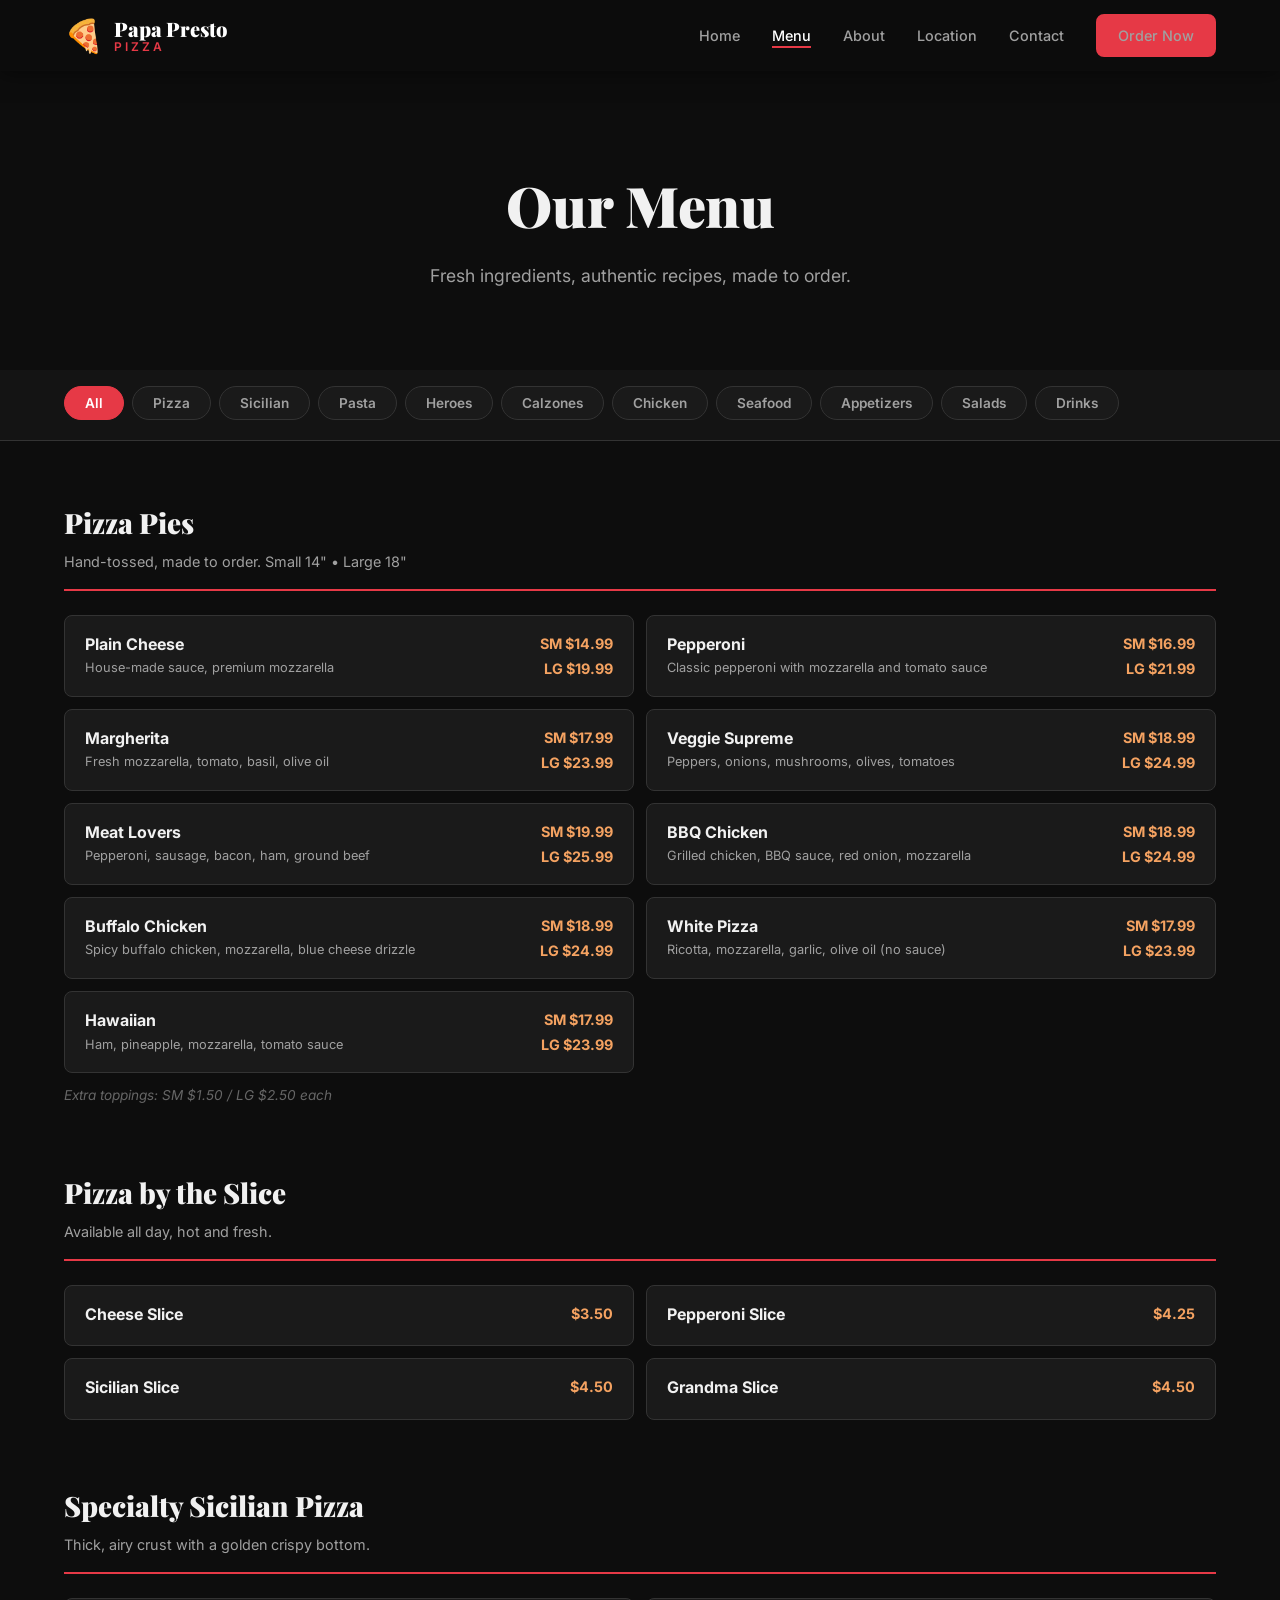
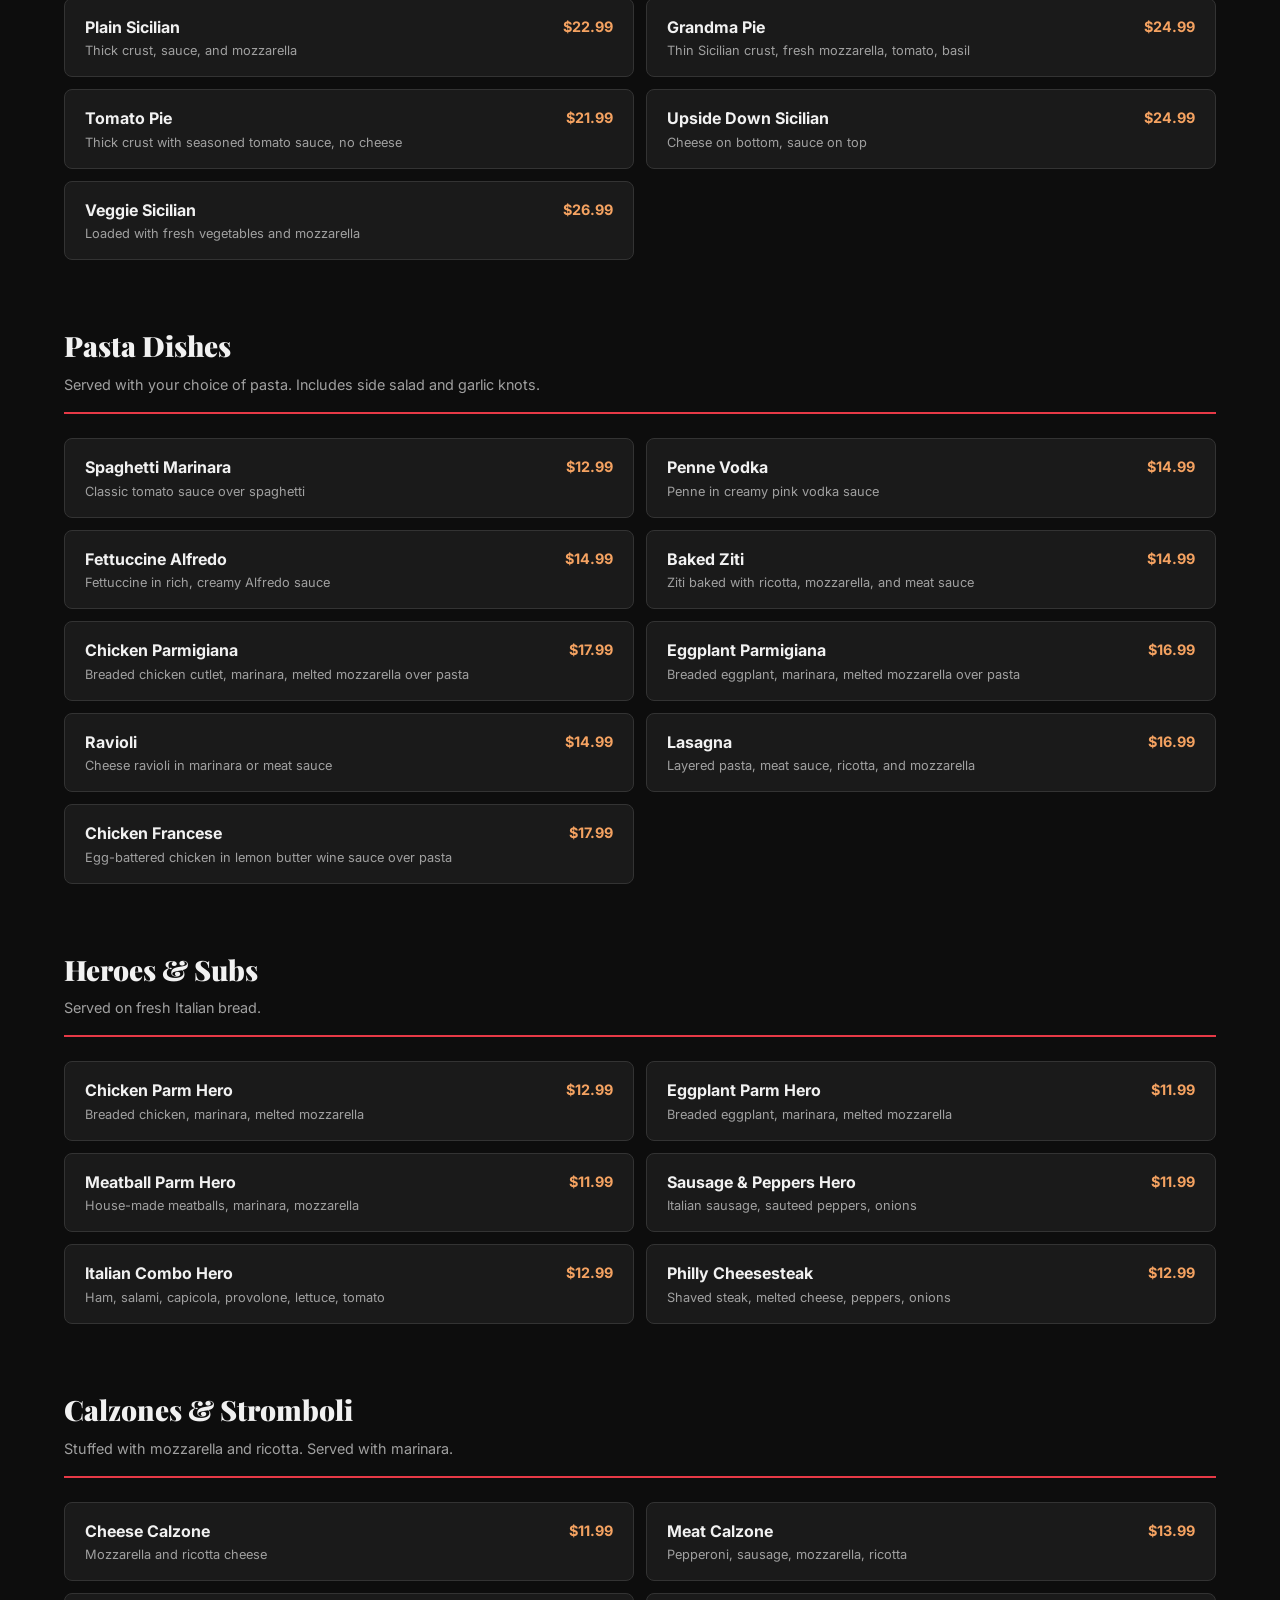
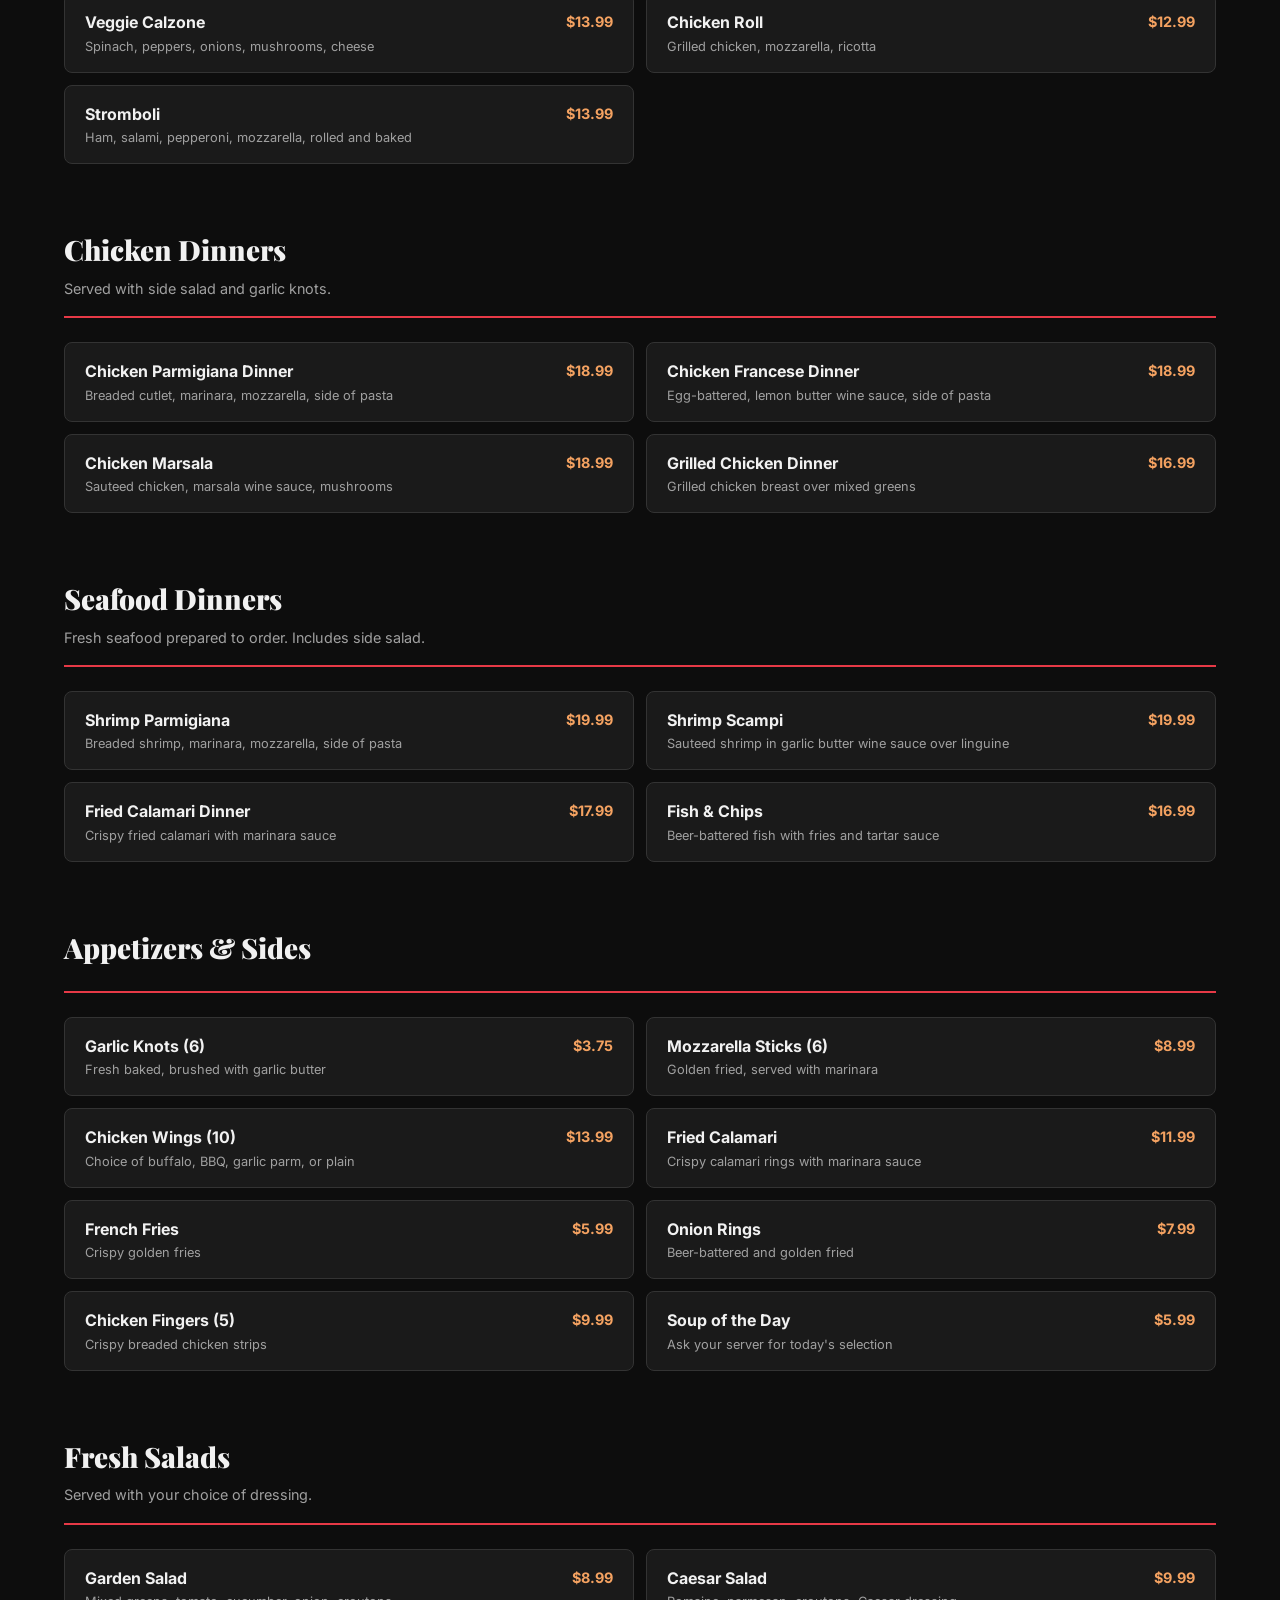
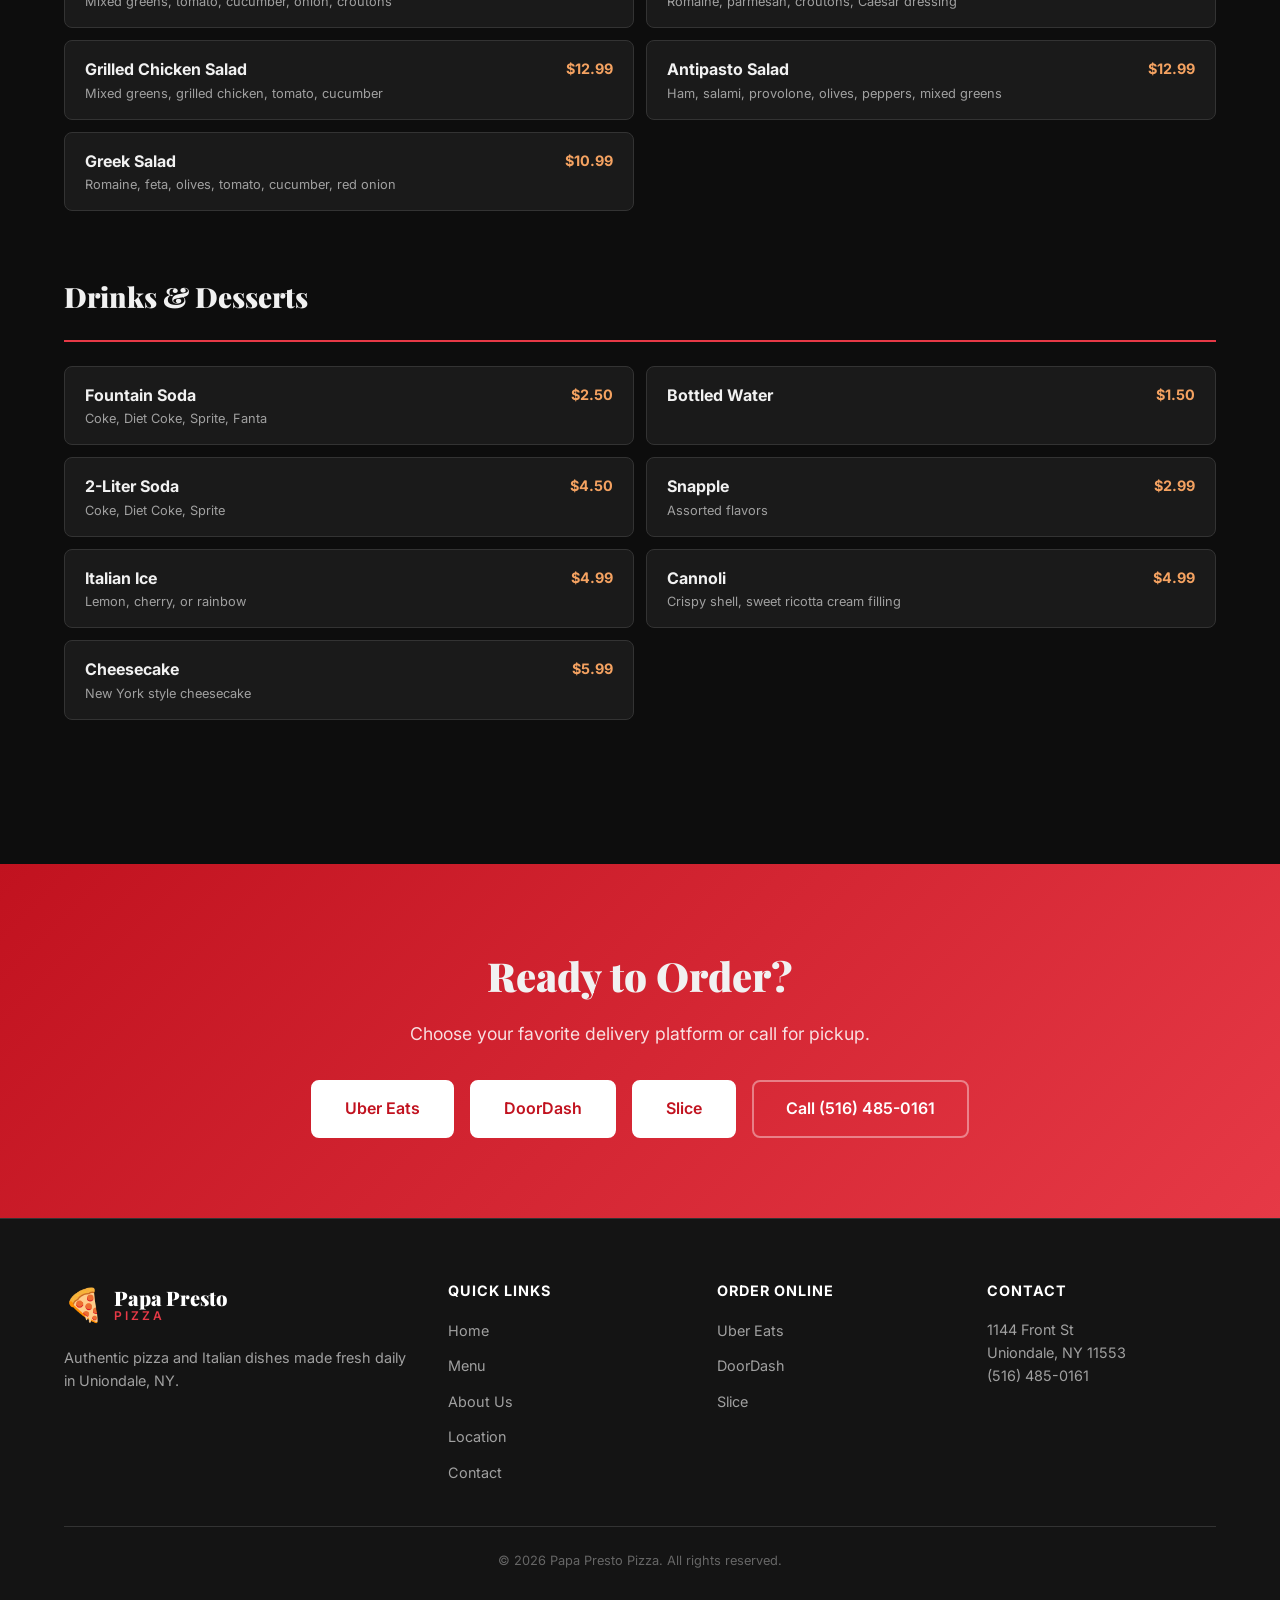
==== commit 389c2e8c: "Remove appetizer images, remove broken cheese pizza image - Appetizers: stripped all images and imag" ====
--- a/menu.html
+++ b/menu.html
@@ -443,43 +443,35 @@
                     <h2>Appetizers &amp; Sides</h2>
                 </div>
                 <div class="menu-grid">
-                    <div class="menu-item menu-item--with-image">
-                        <div class="menu-item-image" style="background-image: url('https://images.unsplash.com/photo-1573140247632-f8fd74997d5c?w=300&q=80');" role="img" aria-label="Garlic Knots"></div>
+                    <div class="menu-item">
                         <div class="menu-item-info"><h3>Garlic Knots (6)</h3><p>Fresh baked, brushed with garlic butter</p></div>
                         <div class="menu-item-price"><span>$3.75</span></div>
                     </div>
-                    <div class="menu-item menu-item--with-image">
-                        <div class="menu-item-image" style="background-image: url('https://images.unsplash.com/photo-1548340748-6d98e4c9ce97?w=300&q=80');" role="img" aria-label="Mozzarella Sticks"></div>
+                    <div class="menu-item">
                         <div class="menu-item-info"><h3>Mozzarella Sticks (6)</h3><p>Golden fried, served with marinara</p></div>
                         <div class="menu-item-price"><span>$8.99</span></div>
                     </div>
-                    <div class="menu-item menu-item--with-image">
-                        <div class="menu-item-image" style="background-image: url('https://images.unsplash.com/photo-1608039755401-742074f0548d?w=300&q=80');" role="img" aria-label="Chicken Wings"></div>
+                    <div class="menu-item">
                         <div class="menu-item-info"><h3>Chicken Wings (10)</h3><p>Choice of buffalo, BBQ, garlic parm, or plain</p></div>
                         <div class="menu-item-price"><span>$13.99</span></div>
                     </div>
-                    <div class="menu-item menu-item--with-image">
-                        <div class="menu-item-image" style="background-image: url('https://images.unsplash.com/photo-1599487488170-d11ec9c172f0?w=300&q=80');" role="img" aria-label="Fried Calamari"></div>
+                    <div class="menu-item">
                         <div class="menu-item-info"><h3>Fried Calamari</h3><p>Crispy calamari rings with marinara sauce</p></div>
                         <div class="menu-item-price"><span>$11.99</span></div>
                     </div>
-                    <div class="menu-item menu-item--with-image">
-                        <div class="menu-item-image" style="background-image: url('https://images.unsplash.com/photo-1573080496219-bb080dd4f877?w=300&q=80');" role="img" aria-label="French Fries"></div>
+                    <div class="menu-item">
                         <div class="menu-item-info"><h3>French Fries</h3><p>Crispy golden fries</p></div>
                         <div class="menu-item-price"><span>$5.99</span></div>
                     </div>
-                    <div class="menu-item menu-item--with-image">
-                        <div class="menu-item-image" style="background-image: url('https://images.unsplash.com/photo-1639024471283-03518883512d?w=300&q=80');" role="img" aria-label="Onion Rings"></div>
+                    <div class="menu-item">
                         <div class="menu-item-info"><h3>Onion Rings</h3><p>Beer-battered and golden fried</p></div>
                         <div class="menu-item-price"><span>$7.99</span></div>
                     </div>
-                    <div class="menu-item menu-item--with-image">
-                        <div class="menu-item-image" style="background-image: url('https://images.unsplash.com/photo-1562967914-608f82629710?w=300&q=80');" role="img" aria-label="Chicken Fingers"></div>
+                    <div class="menu-item">
                         <div class="menu-item-info"><h3>Chicken Fingers (5)</h3><p>Crispy breaded chicken strips</p></div>
                         <div class="menu-item-price"><span>$9.99</span></div>
                     </div>
-                    <div class="menu-item menu-item--with-image">
-                        <div class="menu-item-image" style="background-image: url('https://images.unsplash.com/photo-1547592166-23ac45744acd?w=300&q=80');" role="img" aria-label="Soup of the Day"></div>
+                    <div class="menu-item">
                         <div class="menu-item-info"><h3>Soup of the Day</h3><p>Ask your server for today's selection</p></div>
                         <div class="menu-item-price"><span>$5.99</span></div>
                     </div>
--- a/css/styles.css
+++ b/css/styles.css
@@ -608,25 +608,6 @@
     padding: 100px 0;
 }
 
-.about-grid {
-    display: grid;
-    grid-template-columns: 1fr 1fr;
-    gap: 60px;
-    align-items: center;
-}
-
-.about-image {
-    border-radius: var(--radius-lg);
-    overflow: hidden;
-    box-shadow: var(--shadow-lg);
-}
-
-.about-image img {
-    width: 100%;
-    height: 500px;
-    object-fit: cover;
-}
-
 .about-content .section-label {
     display: block;
     margin-bottom: 12px;
@@ -644,6 +625,23 @@
     color: var(--color-text-muted);
     margin-bottom: 16px;
     line-height: 1.7;
+}
+
+.about-content--centered {
+    max-width: 720px;
+    margin: 0 auto;
+    text-align: center;
+}
+
+.about-content--centered p {
+    max-width: 640px;
+    margin-left: auto;
+    margin-right: auto;
+    margin-bottom: 16px;
+}
+
+.about-content--centered .about-stats {
+    justify-content: center;
 }
 
 .about-stats {
@@ -1152,9 +1150,6 @@
         grid-template-columns: repeat(2, 1fr);
     }
 
-    .about-grid {
-        gap: 40px;
-    }
 
     .footer-grid {
         grid-template-columns: repeat(2, 1fr);
@@ -1239,14 +1234,6 @@
     }
 
     /* About */
-    .about-grid {
-        grid-template-columns: 1fr;
-    }
-
-    .about-image img {
-        height: 300px;
-    }
-
     .about-stats {
         justify-content: center;
     }
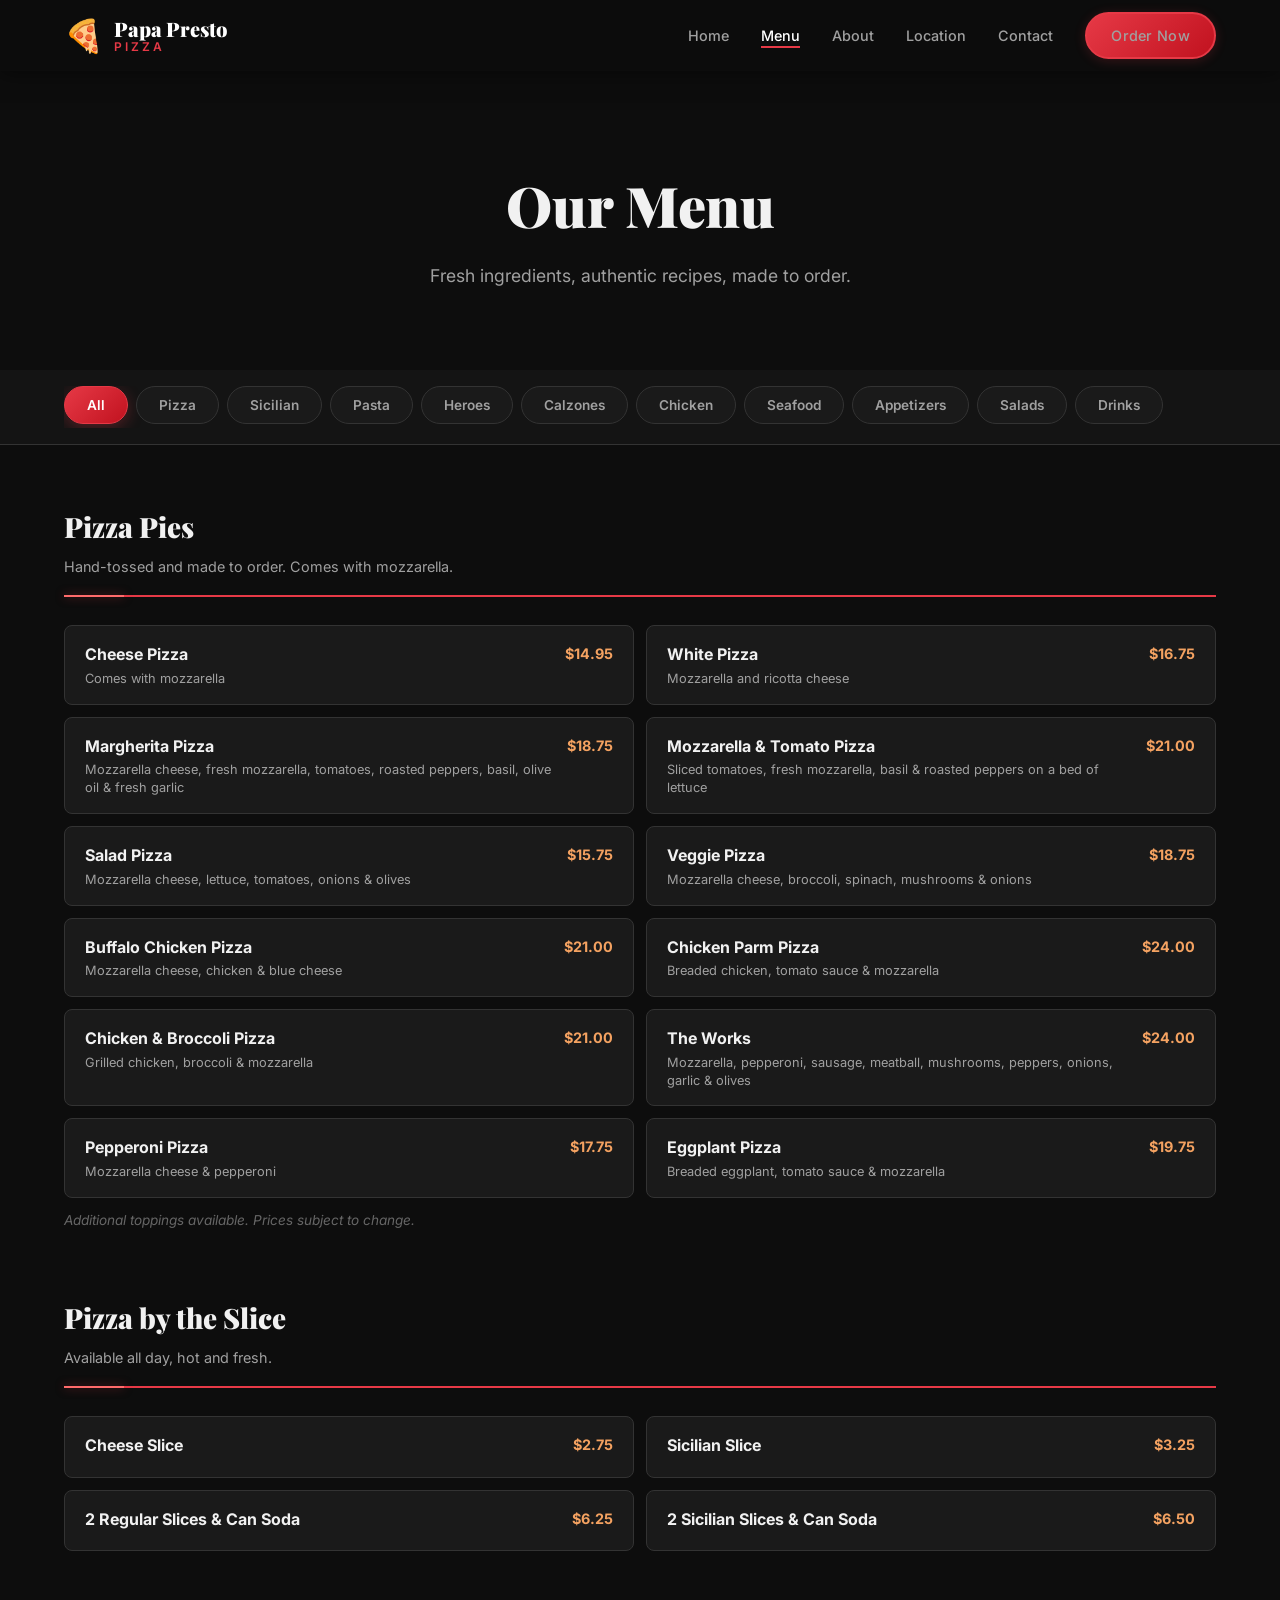
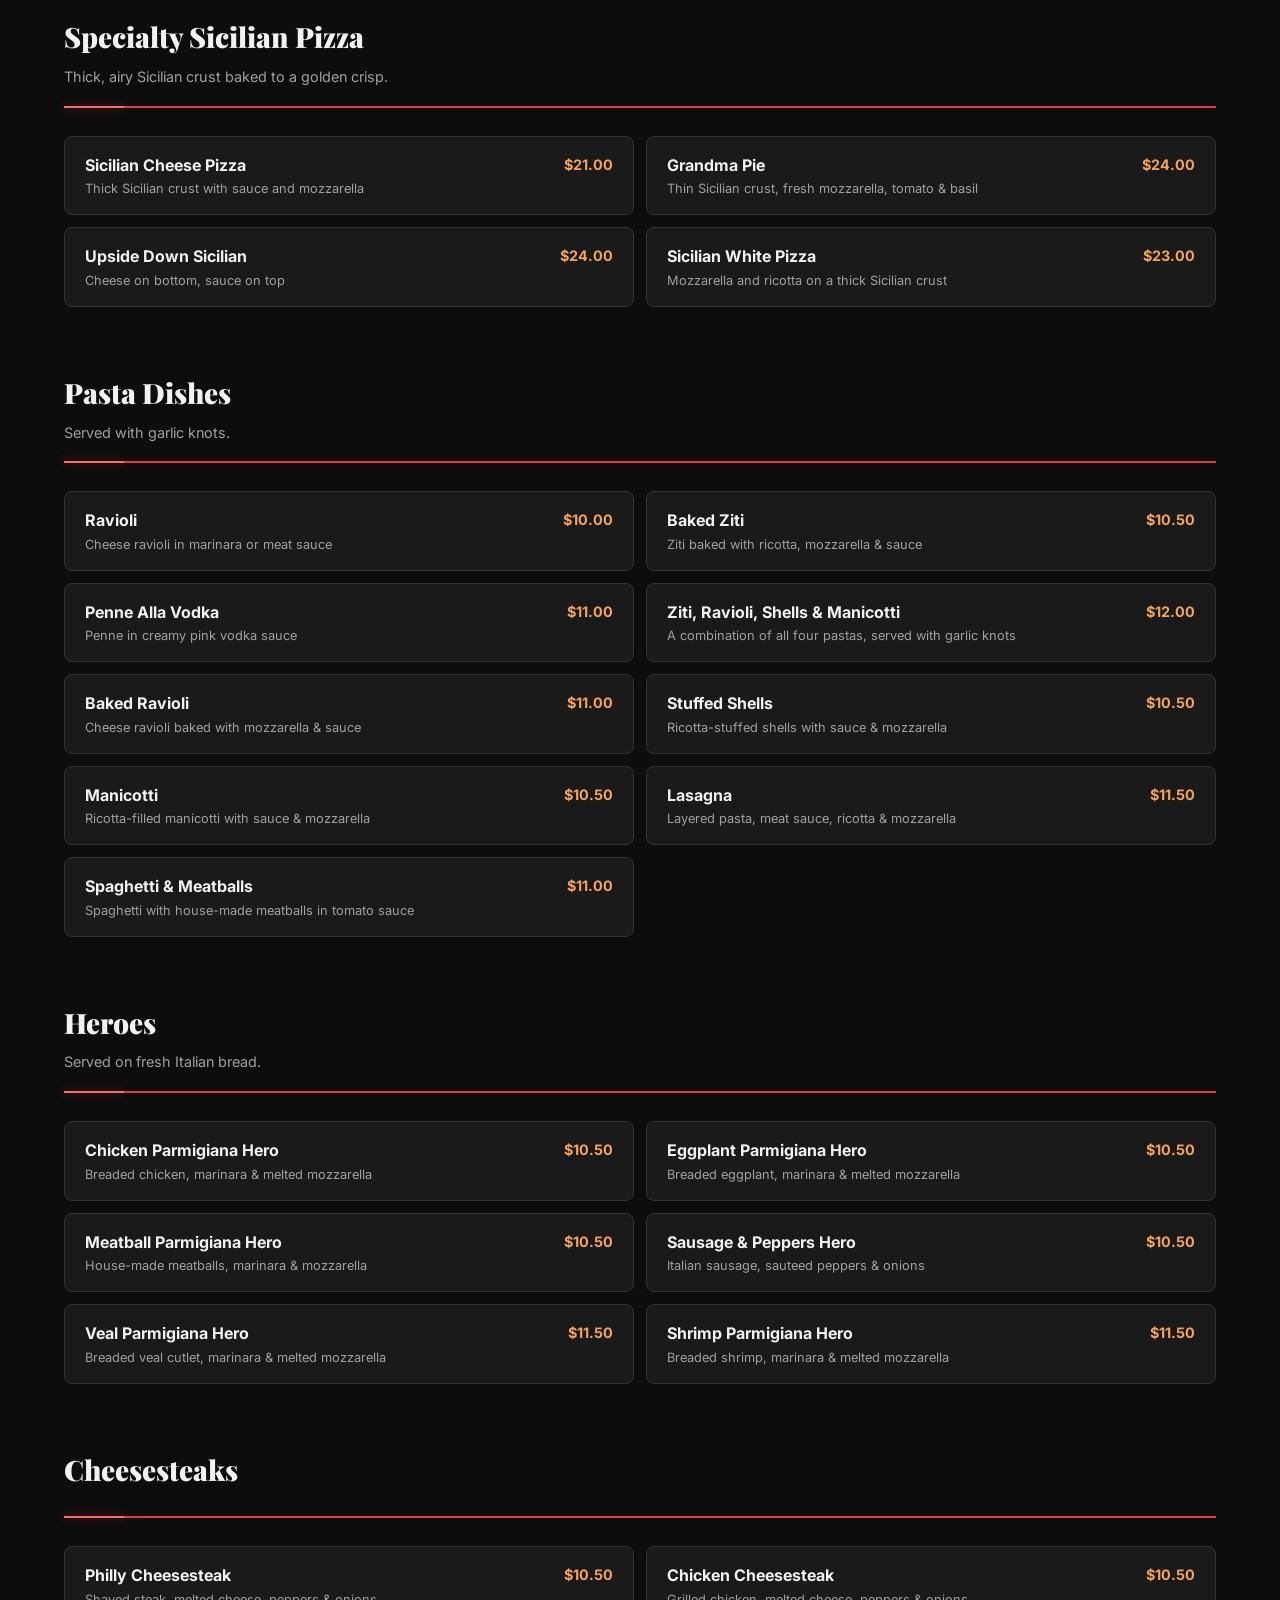
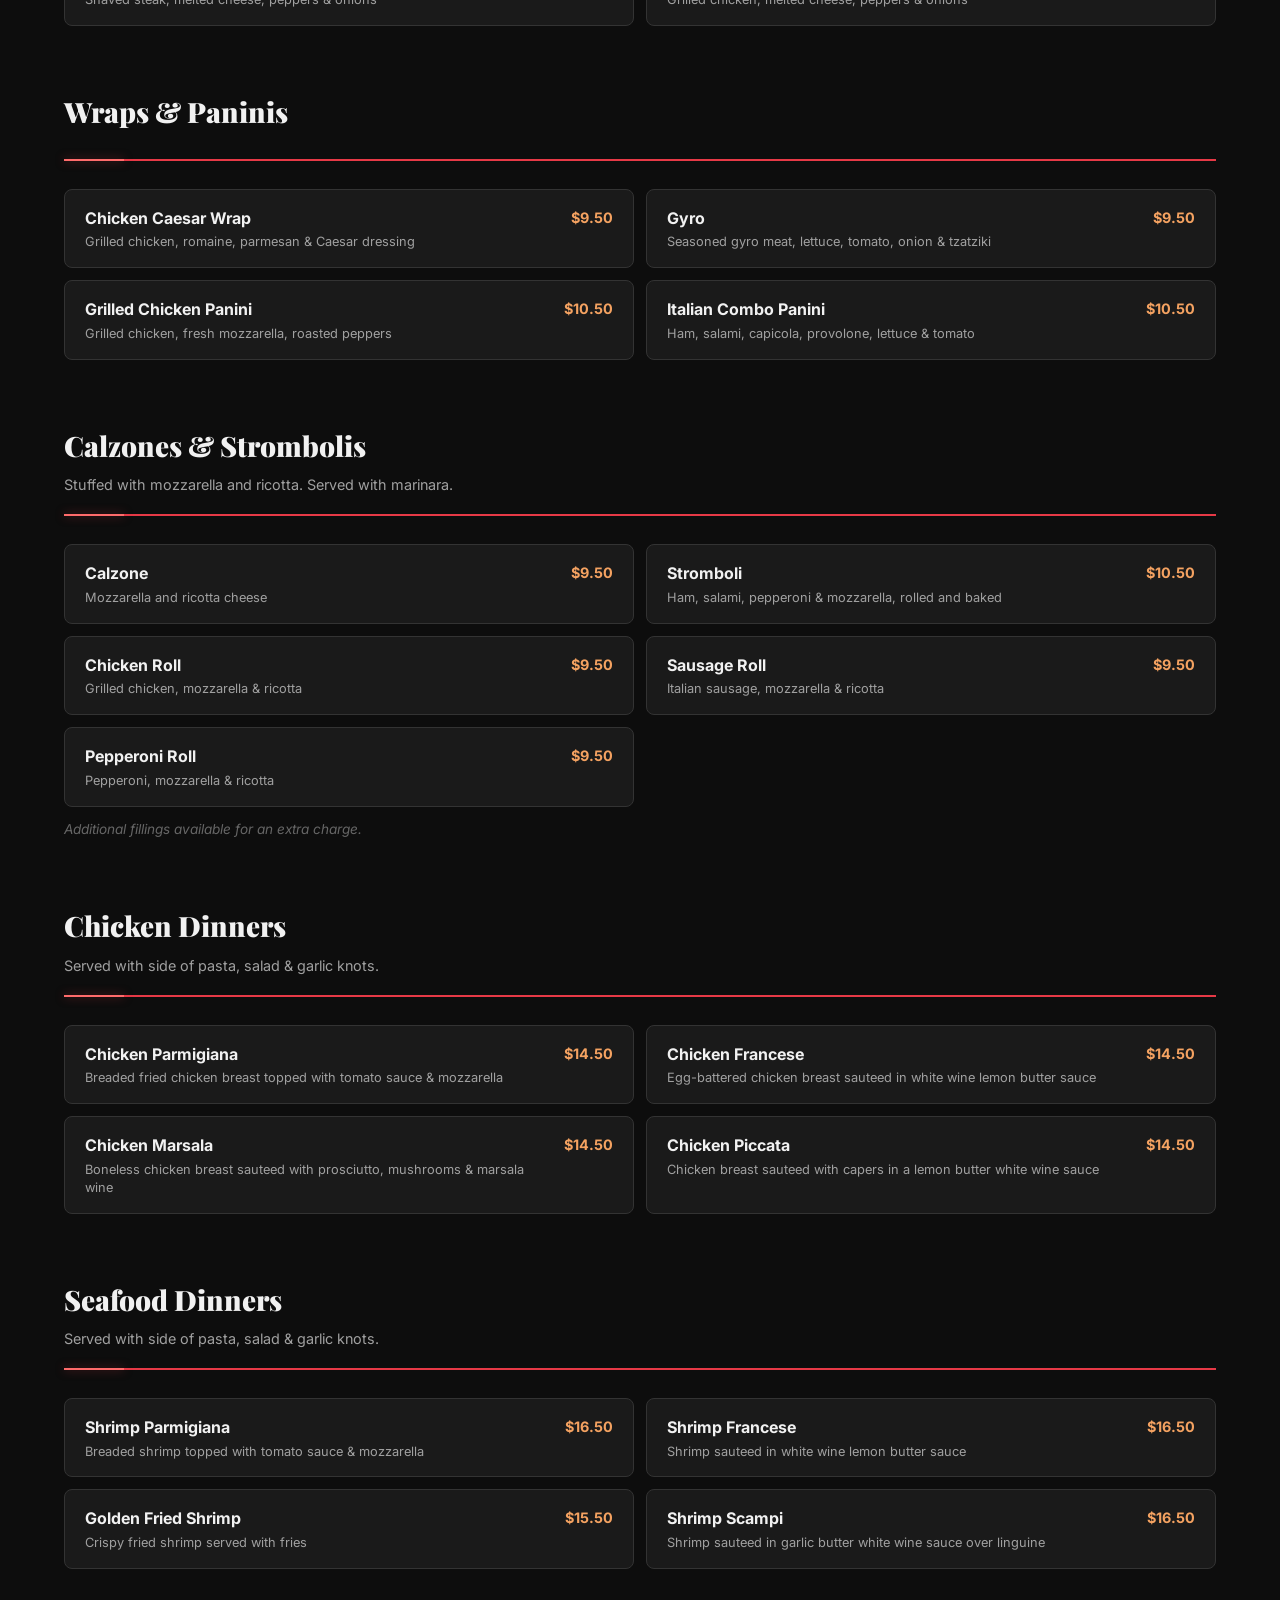
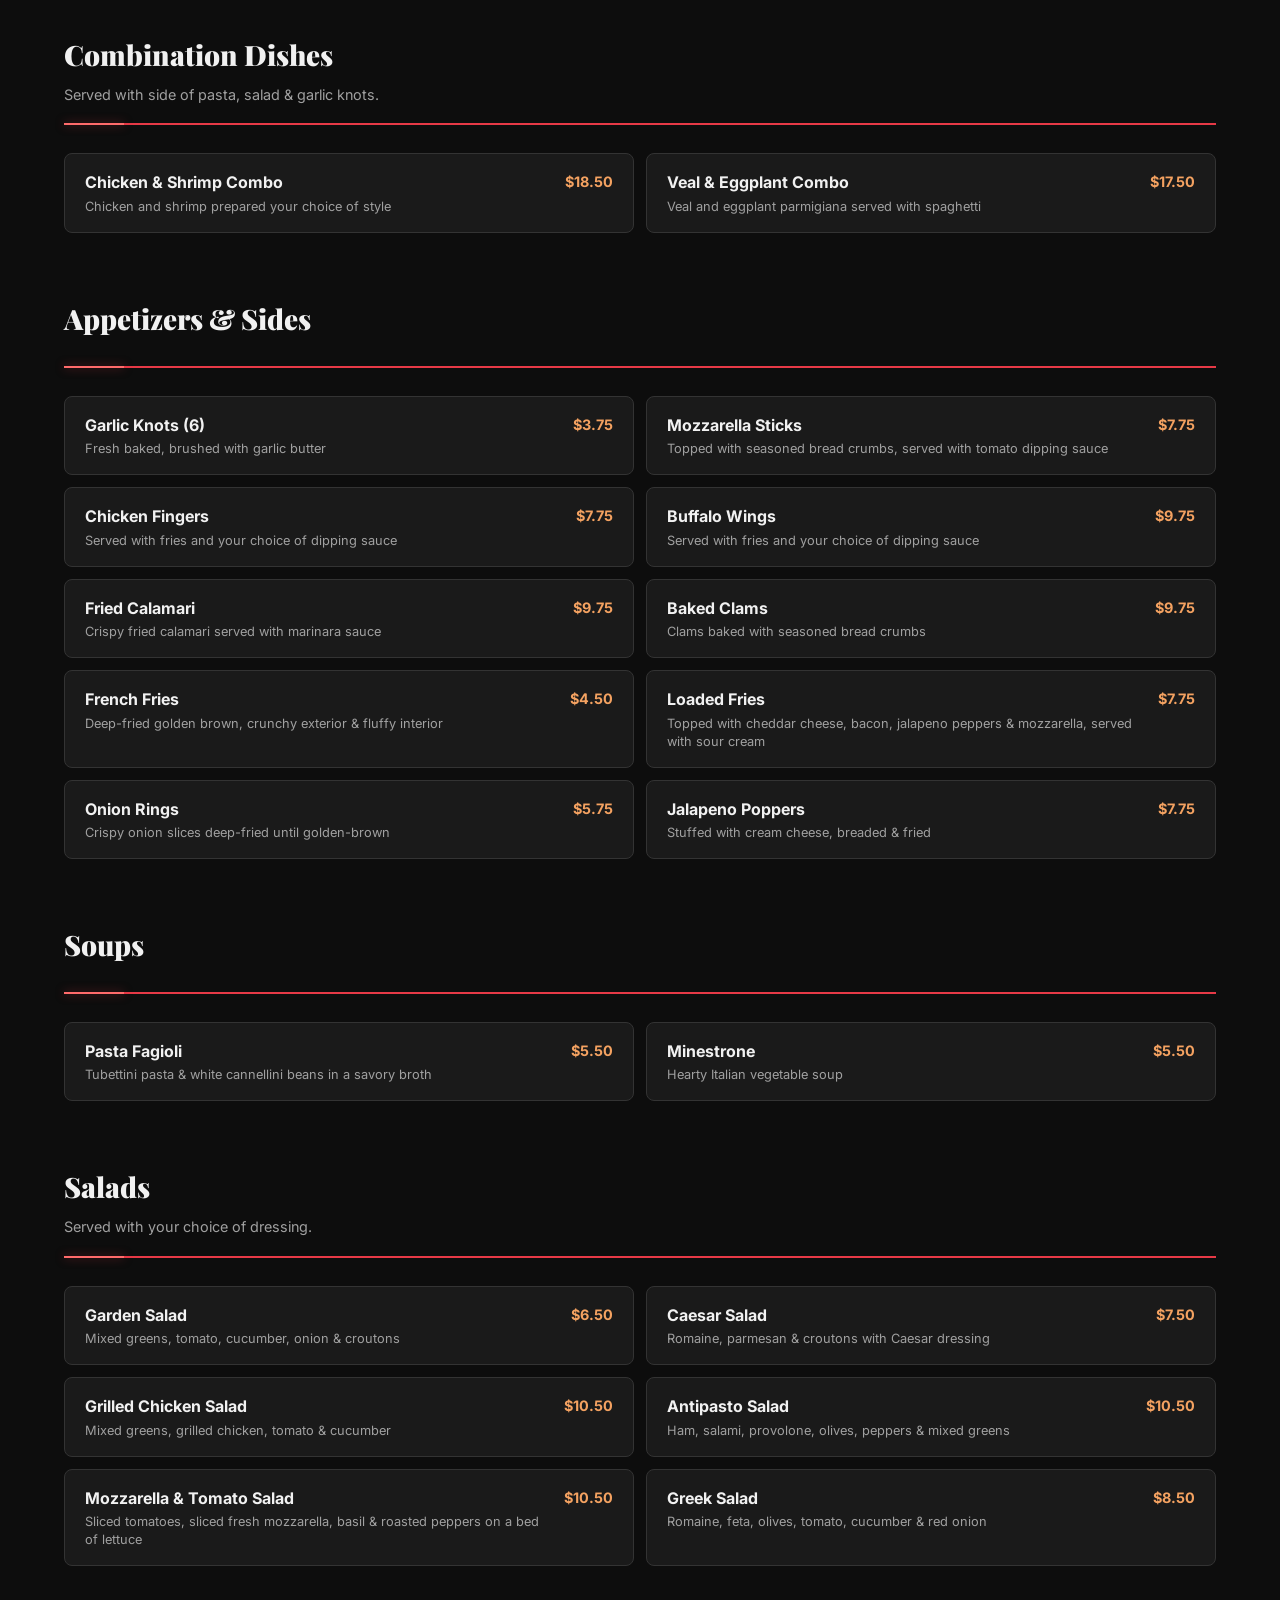
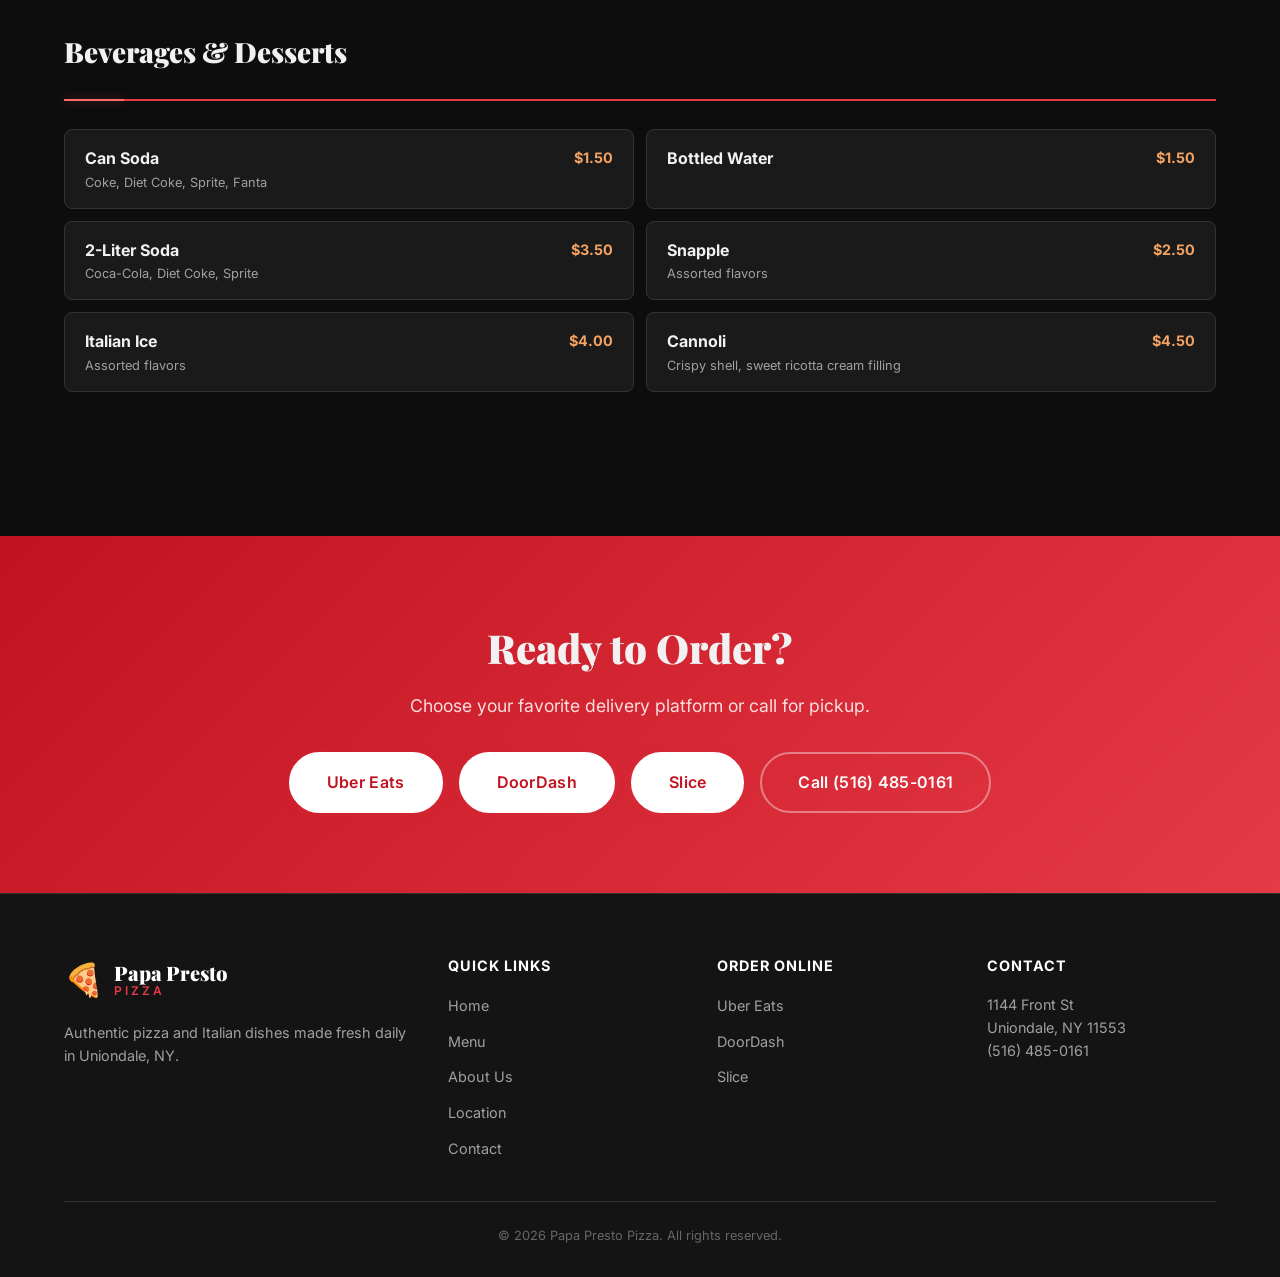
==== commit e21d9117: "Update menu to match real Papa Presto Pizza items and prices Updated menu.html with real menu catego" ====
--- a/menu.html
+++ b/menu.html
@@ -80,101 +80,119 @@
             <div class="menu-section" id="pizza" data-category="pizza">
                 <div class="menu-section-header">
                     <h2>Pizza Pies</h2>
-                    <p>Hand-tossed, made to order. Small 14" &bull; Large 18"</p>
-                </div>
-                <div class="menu-grid">
-                    <div class="menu-item">
-                        <div class="menu-item-info">
-                            <h3>Plain Cheese</h3>
-                            <p>House-made sauce, premium mozzarella</p>
-                        </div>
-                        <div class="menu-item-price">
-                            <span>SM $14.99</span>
-                            <span>LG $19.99</span>
-                        </div>
-                    </div>
-                    <div class="menu-item">
-                        <div class="menu-item-info">
-                            <h3>Pepperoni</h3>
-                            <p>Classic pepperoni with mozzarella and tomato sauce</p>
-                        </div>
-                        <div class="menu-item-price">
-                            <span>SM $16.99</span>
-                            <span>LG $21.99</span>
-                        </div>
-                    </div>
-                    <div class="menu-item">
-                        <div class="menu-item-info">
-                            <h3>Margherita</h3>
-                            <p>Fresh mozzarella, tomato, basil, olive oil</p>
-                        </div>
-                        <div class="menu-item-price">
-                            <span>SM $17.99</span>
-                            <span>LG $23.99</span>
-                        </div>
-                    </div>
-                    <div class="menu-item">
-                        <div class="menu-item-info">
-                            <h3>Veggie Supreme</h3>
-                            <p>Peppers, onions, mushrooms, olives, tomatoes</p>
-                        </div>
-                        <div class="menu-item-price">
-                            <span>SM $18.99</span>
-                            <span>LG $24.99</span>
-                        </div>
-                    </div>
-                    <div class="menu-item">
-                        <div class="menu-item-info">
-                            <h3>Meat Lovers</h3>
-                            <p>Pepperoni, sausage, bacon, ham, ground beef</p>
-                        </div>
-                        <div class="menu-item-price">
-                            <span>SM $19.99</span>
-                            <span>LG $25.99</span>
-                        </div>
-                    </div>
-                    <div class="menu-item">
-                        <div class="menu-item-info">
-                            <h3>BBQ Chicken</h3>
-                            <p>Grilled chicken, BBQ sauce, red onion, mozzarella</p>
-                        </div>
-                        <div class="menu-item-price">
-                            <span>SM $18.99</span>
-                            <span>LG $24.99</span>
-                        </div>
-                    </div>
-                    <div class="menu-item">
-                        <div class="menu-item-info">
-                            <h3>Buffalo Chicken</h3>
-                            <p>Spicy buffalo chicken, mozzarella, blue cheese drizzle</p>
-                        </div>
-                        <div class="menu-item-price">
-                            <span>SM $18.99</span>
-                            <span>LG $24.99</span>
+                    <p>Hand-tossed and made to order. Comes with mozzarella.</p>
+                </div>
+                <div class="menu-grid">
+                    <div class="menu-item">
+                        <div class="menu-item-info">
+                            <h3>Cheese Pizza</h3>
+                            <p>Comes with mozzarella</p>
+                        </div>
+                        <div class="menu-item-price">
+                            <span>$14.95</span>
                         </div>
                     </div>
                     <div class="menu-item">
                         <div class="menu-item-info">
                             <h3>White Pizza</h3>
-                            <p>Ricotta, mozzarella, garlic, olive oil (no sauce)</p>
-                        </div>
-                        <div class="menu-item-price">
-                            <span>SM $17.99</span>
-                            <span>LG $23.99</span>
-                        </div>
-                    </div>
-                    <div class="menu-item">
-                        <div class="menu-item-info">
-                            <h3>Hawaiian</h3>
-                            <p>Ham, pineapple, mozzarella, tomato sauce</p>
-                        </div>
-                        <div class="menu-item-price">
-                            <span>SM $17.99</span>
-                            <span>LG $23.99</span>
-                        </div>
-                    </div>
-                </div>
-                <p class="menu-note">Extra toppings: SM $1.50 / LG $2.50 each</p>
+                            <p>Mozzarella and ricotta cheese</p>
+                        </div>
+                        <div class="menu-item-price">
+                            <span>$16.75</span>
+                        </div>
+                    </div>
+                    <div class="menu-item">
+                        <div class="menu-item-info">
+                            <h3>Margherita Pizza</h3>
+                            <p>Mozzarella cheese, fresh mozzarella, tomatoes, roasted peppers, basil, olive oil &amp; fresh garlic</p>
+                        </div>
+                        <div class="menu-item-price">
+                            <span>$18.75</span>
+                        </div>
+                    </div>
+                    <div class="menu-item">
+                        <div class="menu-item-info">
+                            <h3>Mozzarella &amp; Tomato Pizza</h3>
+                            <p>Sliced tomatoes, fresh mozzarella, basil &amp; roasted peppers on a bed of lettuce</p>
+                        </div>
+                        <div class="menu-item-price">
+                            <span>$21.00</span>
+                        </div>
+                    </div>
+                    <div class="menu-item">
+                        <div class="menu-item-info">
+                            <h3>Salad Pizza</h3>
+                            <p>Mozzarella cheese, lettuce, tomatoes, onions &amp; olives</p>
+                        </div>
+                        <div class="menu-item-price">
+                            <span>$15.75</span>
+                        </div>
+                    </div>
+                    <div class="menu-item">
+                        <div class="menu-item-info">
+                            <h3>Veggie Pizza</h3>
+                            <p>Mozzarella cheese, broccoli, spinach, mushrooms &amp; onions</p>
+                        </div>
+                        <div class="menu-item-price">
+                            <span>$18.75</span>
+                        </div>
+                    </div>
+                    <div class="menu-item">
+                        <div class="menu-item-info">
+                            <h3>Buffalo Chicken Pizza</h3>
+                            <p>Mozzarella cheese, chicken &amp; blue cheese</p>
+                        </div>
+                        <div class="menu-item-price">
+                            <span>$21.00</span>
+                        </div>
+                    </div>
+                    <div class="menu-item">
+                        <div class="menu-item-info">
+                            <h3>Chicken Parm Pizza</h3>
+                            <p>Breaded chicken, tomato sauce &amp; mozzarella</p>
+                        </div>
+                        <div class="menu-item-price">
+                            <span>$24.00</span>
+                        </div>
+                    </div>
+                    <div class="menu-item">
+                        <div class="menu-item-info">
+                            <h3>Chicken &amp; Broccoli Pizza</h3>
+                            <p>Grilled chicken, broccoli &amp; mozzarella</p>
+                        </div>
+                        <div class="menu-item-price">
+                            <span>$21.00</span>
+                        </div>
+                    </div>
+                    <div class="menu-item">
+                        <div class="menu-item-info">
+                            <h3>The Works</h3>
+                            <p>Mozzarella, pepperoni, sausage, meatball, mushrooms, peppers, onions, garlic &amp; olives</p>
+                        </div>
+                        <div class="menu-item-price">
+                            <span>$24.00</span>
+                        </div>
+                    </div>
+                    <div class="menu-item">
+                        <div class="menu-item-info">
+                            <h3>Pepperoni Pizza</h3>
+                            <p>Mozzarella cheese &amp; pepperoni</p>
+                        </div>
+                        <div class="menu-item-price">
+                            <span>$17.75</span>
+                        </div>
+                    </div>
+                    <div class="menu-item">
+                        <div class="menu-item-info">
+                            <h3>Eggplant Pizza</h3>
+                            <p>Breaded eggplant, tomato sauce &amp; mozzarella</p>
+                        </div>
+                        <div class="menu-item-price">
+                            <span>$19.75</span>
+                        </div>
+                    </div>
+                </div>
+                <p class="menu-note">Additional toppings available. Prices subject to change.</p>
             </div>
 
             <!-- Pizza by the Slice -->
@@ -186,64 +204,57 @@
                 <div class="menu-grid">
                     <div class="menu-item">
                         <div class="menu-item-info"><h3>Cheese Slice</h3></div>
-                        <div class="menu-item-price"><span>$3.50</span></div>
-                    </div>
-                    <div class="menu-item">
-                        <div class="menu-item-info"><h3>Pepperoni Slice</h3></div>
-                        <div class="menu-item-price"><span>$4.25</span></div>
+                        <div class="menu-item-price"><span>$2.75</span></div>
                     </div>
                     <div class="menu-item">
                         <div class="menu-item-info"><h3>Sicilian Slice</h3></div>
-                        <div class="menu-item-price"><span>$4.50</span></div>
-                    </div>
-                    <div class="menu-item">
-                        <div class="menu-item-info"><h3>Grandma Slice</h3></div>
-                        <div class="menu-item-price"><span>$4.50</span></div>
-                    </div>
-                </div>
-            </div>
-
-            <!-- Specialty Sicilian -->
+                        <div class="menu-item-price"><span>$3.25</span></div>
+                    </div>
+                    <div class="menu-item">
+                        <div class="menu-item-info"><h3>2 Regular Slices &amp; Can Soda</h3></div>
+                        <div class="menu-item-price"><span>$6.25</span></div>
+                    </div>
+                    <div class="menu-item">
+                        <div class="menu-item-info"><h3>2 Sicilian Slices &amp; Can Soda</h3></div>
+                        <div class="menu-item-price"><span>$6.50</span></div>
+                    </div>
+                </div>
+            </div>
+
+            <!-- Specialty Sicilian Pizza -->
             <div class="menu-section" id="sicilian" data-category="sicilian">
                 <div class="menu-section-header">
                     <h2>Specialty Sicilian Pizza</h2>
-                    <p>Thick, airy crust with a golden crispy bottom.</p>
-                </div>
-                <div class="menu-grid">
-                    <div class="menu-item">
-                        <div class="menu-item-info">
-                            <h3>Plain Sicilian</h3>
-                            <p>Thick crust, sauce, and mozzarella</p>
-                        </div>
-                        <div class="menu-item-price"><span>$22.99</span></div>
+                    <p>Thick, airy Sicilian crust baked to a golden crisp.</p>
+                </div>
+                <div class="menu-grid">
+                    <div class="menu-item">
+                        <div class="menu-item-info">
+                            <h3>Sicilian Cheese Pizza</h3>
+                            <p>Thick Sicilian crust with sauce and mozzarella</p>
+                        </div>
+                        <div class="menu-item-price"><span>$21.00</span></div>
                     </div>
                     <div class="menu-item">
                         <div class="menu-item-info">
                             <h3>Grandma Pie</h3>
-                            <p>Thin Sicilian crust, fresh mozzarella, tomato, basil</p>
-                        </div>
-                        <div class="menu-item-price"><span>$24.99</span></div>
-                    </div>
-                    <div class="menu-item">
-                        <div class="menu-item-info">
-                            <h3>Tomato Pie</h3>
-                            <p>Thick crust with seasoned tomato sauce, no cheese</p>
-                        </div>
-                        <div class="menu-item-price"><span>$21.99</span></div>
+                            <p>Thin Sicilian crust, fresh mozzarella, tomato &amp; basil</p>
+                        </div>
+                        <div class="menu-item-price"><span>$24.00</span></div>
                     </div>
                     <div class="menu-item">
                         <div class="menu-item-info">
                             <h3>Upside Down Sicilian</h3>
                             <p>Cheese on bottom, sauce on top</p>
                         </div>
-                        <div class="menu-item-price"><span>$24.99</span></div>
-                    </div>
-                    <div class="menu-item">
-                        <div class="menu-item-info">
-                            <h3>Veggie Sicilian</h3>
-                            <p>Loaded with fresh vegetables and mozzarella</p>
-                        </div>
-                        <div class="menu-item-price"><span>$26.99</span></div>
+                        <div class="menu-item-price"><span>$24.00</span></div>
+                    </div>
+                    <div class="menu-item">
+                        <div class="menu-item-info">
+                            <h3>Sicilian White Pizza</h3>
+                            <p>Mozzarella and ricotta on a thick Sicilian crust</p>
+                        </div>
+                        <div class="menu-item-price"><span>$23.00</span></div>
                     </div>
                 </div>
             </div>
@@ -252,71 +263,71 @@
             <div class="menu-section" id="pasta" data-category="pasta">
                 <div class="menu-section-header">
                     <h2>Pasta Dishes</h2>
-                    <p>Served with your choice of pasta. Includes side salad and garlic knots.</p>
-                </div>
-                <div class="menu-grid">
-                    <div class="menu-item">
-                        <div class="menu-item-info">
-                            <h3>Spaghetti Marinara</h3>
-                            <p>Classic tomato sauce over spaghetti</p>
-                        </div>
-                        <div class="menu-item-price"><span>$12.99</span></div>
-                    </div>
-                    <div class="menu-item">
-                        <div class="menu-item-info">
-                            <h3>Penne Vodka</h3>
-                            <p>Penne in creamy pink vodka sauce</p>
-                        </div>
-                        <div class="menu-item-price"><span>$14.99</span></div>
-                    </div>
-                    <div class="menu-item">
-                        <div class="menu-item-info">
-                            <h3>Fettuccine Alfredo</h3>
-                            <p>Fettuccine in rich, creamy Alfredo sauce</p>
-                        </div>
-                        <div class="menu-item-price"><span>$14.99</span></div>
-                    </div>
-                    <div class="menu-item">
-                        <div class="menu-item-info">
-                            <h3>Baked Ziti</h3>
-                            <p>Ziti baked with ricotta, mozzarella, and meat sauce</p>
-                        </div>
-                        <div class="menu-item-price"><span>$14.99</span></div>
-                    </div>
-                    <div class="menu-item">
-                        <div class="menu-item-info">
-                            <h3>Chicken Parmigiana</h3>
-                            <p>Breaded chicken cutlet, marinara, melted mozzarella over pasta</p>
-                        </div>
-                        <div class="menu-item-price"><span>$17.99</span></div>
-                    </div>
-                    <div class="menu-item">
-                        <div class="menu-item-info">
-                            <h3>Eggplant Parmigiana</h3>
-                            <p>Breaded eggplant, marinara, melted mozzarella over pasta</p>
-                        </div>
-                        <div class="menu-item-price"><span>$16.99</span></div>
-                    </div>
+                    <p>Served with garlic knots.</p>
+                </div>
+                <div class="menu-grid">
                     <div class="menu-item">
                         <div class="menu-item-info">
                             <h3>Ravioli</h3>
                             <p>Cheese ravioli in marinara or meat sauce</p>
                         </div>
-                        <div class="menu-item-price"><span>$14.99</span></div>
+                        <div class="menu-item-price"><span>$10.00</span></div>
+                    </div>
+                    <div class="menu-item">
+                        <div class="menu-item-info">
+                            <h3>Baked Ziti</h3>
+                            <p>Ziti baked with ricotta, mozzarella &amp; sauce</p>
+                        </div>
+                        <div class="menu-item-price"><span>$10.50</span></div>
+                    </div>
+                    <div class="menu-item">
+                        <div class="menu-item-info">
+                            <h3>Penne Alla Vodka</h3>
+                            <p>Penne in creamy pink vodka sauce</p>
+                        </div>
+                        <div class="menu-item-price"><span>$11.00</span></div>
+                    </div>
+                    <div class="menu-item">
+                        <div class="menu-item-info">
+                            <h3>Ziti, Ravioli, Shells &amp; Manicotti</h3>
+                            <p>A combination of all four pastas, served with garlic knots</p>
+                        </div>
+                        <div class="menu-item-price"><span>$12.00</span></div>
+                    </div>
+                    <div class="menu-item">
+                        <div class="menu-item-info">
+                            <h3>Baked Ravioli</h3>
+                            <p>Cheese ravioli baked with mozzarella &amp; sauce</p>
+                        </div>
+                        <div class="menu-item-price"><span>$11.00</span></div>
+                    </div>
+                    <div class="menu-item">
+                        <div class="menu-item-info">
+                            <h3>Stuffed Shells</h3>
+                            <p>Ricotta-stuffed shells with sauce &amp; mozzarella</p>
+                        </div>
+                        <div class="menu-item-price"><span>$10.50</span></div>
+                    </div>
+                    <div class="menu-item">
+                        <div class="menu-item-info">
+                            <h3>Manicotti</h3>
+                            <p>Ricotta-filled manicotti with sauce &amp; mozzarella</p>
+                        </div>
+                        <div class="menu-item-price"><span>$10.50</span></div>
                     </div>
                     <div class="menu-item">
                         <div class="menu-item-info">
                             <h3>Lasagna</h3>
-                            <p>Layered pasta, meat sauce, ricotta, and mozzarella</p>
-                        </div>
-                        <div class="menu-item-price"><span>$16.99</span></div>
-                    </div>
-                    <div class="menu-item">
-                        <div class="menu-item-info">
-                            <h3>Chicken Francese</h3>
-                            <p>Egg-battered chicken in lemon butter wine sauce over pasta</p>
-                        </div>
-                        <div class="menu-item-price"><span>$17.99</span></div>
+                            <p>Layered pasta, meat sauce, ricotta &amp; mozzarella</p>
+                        </div>
+                        <div class="menu-item-price"><span>$11.50</span></div>
+                    </div>
+                    <div class="menu-item">
+                        <div class="menu-item-info">
+                            <h3>Spaghetti &amp; Meatballs</h3>
+                            <p>Spaghetti with house-made meatballs in tomato sauce</p>
+                        </div>
+                        <div class="menu-item-price"><span>$11.00</span></div>
                     </div>
                 </div>
             </div>
@@ -324,89 +335,132 @@
             <!-- Heroes -->
             <div class="menu-section" data-category="heroes">
                 <div class="menu-section-header">
-                    <h2>Heroes &amp; Subs</h2>
+                    <h2>Heroes</h2>
                     <p>Served on fresh Italian bread.</p>
                 </div>
                 <div class="menu-grid">
                     <div class="menu-item">
-                        <div class="menu-item-info"><h3>Chicken Parm Hero</h3><p>Breaded chicken, marinara, melted mozzarella</p></div>
-                        <div class="menu-item-price"><span>$12.99</span></div>
-                    </div>
-                    <div class="menu-item">
-                        <div class="menu-item-info"><h3>Eggplant Parm Hero</h3><p>Breaded eggplant, marinara, melted mozzarella</p></div>
-                        <div class="menu-item-price"><span>$11.99</span></div>
-                    </div>
-                    <div class="menu-item">
-                        <div class="menu-item-info"><h3>Meatball Parm Hero</h3><p>House-made meatballs, marinara, mozzarella</p></div>
-                        <div class="menu-item-price"><span>$11.99</span></div>
-                    </div>
-                    <div class="menu-item">
-                        <div class="menu-item-info"><h3>Sausage &amp; Peppers Hero</h3><p>Italian sausage, sauteed peppers, onions</p></div>
-                        <div class="menu-item-price"><span>$11.99</span></div>
-                    </div>
-                    <div class="menu-item">
-                        <div class="menu-item-info"><h3>Italian Combo Hero</h3><p>Ham, salami, capicola, provolone, lettuce, tomato</p></div>
-                        <div class="menu-item-price"><span>$12.99</span></div>
-                    </div>
-                    <div class="menu-item">
-                        <div class="menu-item-info"><h3>Philly Cheesesteak</h3><p>Shaved steak, melted cheese, peppers, onions</p></div>
-                        <div class="menu-item-price"><span>$12.99</span></div>
-                    </div>
-                </div>
-            </div>
-
-            <!-- Calzones & Stromboli -->
+                        <div class="menu-item-info"><h3>Chicken Parmigiana Hero</h3><p>Breaded chicken, marinara &amp; melted mozzarella</p></div>
+                        <div class="menu-item-price"><span>$10.50</span></div>
+                    </div>
+                    <div class="menu-item">
+                        <div class="menu-item-info"><h3>Eggplant Parmigiana Hero</h3><p>Breaded eggplant, marinara &amp; melted mozzarella</p></div>
+                        <div class="menu-item-price"><span>$10.50</span></div>
+                    </div>
+                    <div class="menu-item">
+                        <div class="menu-item-info"><h3>Meatball Parmigiana Hero</h3><p>House-made meatballs, marinara &amp; mozzarella</p></div>
+                        <div class="menu-item-price"><span>$10.50</span></div>
+                    </div>
+                    <div class="menu-item">
+                        <div class="menu-item-info"><h3>Sausage &amp; Peppers Hero</h3><p>Italian sausage, sauteed peppers &amp; onions</p></div>
+                        <div class="menu-item-price"><span>$10.50</span></div>
+                    </div>
+                    <div class="menu-item">
+                        <div class="menu-item-info"><h3>Veal Parmigiana Hero</h3><p>Breaded veal cutlet, marinara &amp; melted mozzarella</p></div>
+                        <div class="menu-item-price"><span>$11.50</span></div>
+                    </div>
+                    <div class="menu-item">
+                        <div class="menu-item-info"><h3>Shrimp Parmigiana Hero</h3><p>Breaded shrimp, marinara &amp; melted mozzarella</p></div>
+                        <div class="menu-item-price"><span>$11.50</span></div>
+                    </div>
+                </div>
+            </div>
+
+            <!-- Cheesesteaks -->
+            <div class="menu-section" data-category="heroes">
+                <div class="menu-section-header">
+                    <h2>Cheesesteaks</h2>
+                </div>
+                <div class="menu-grid">
+                    <div class="menu-item">
+                        <div class="menu-item-info"><h3>Philly Cheesesteak</h3><p>Shaved steak, melted cheese, peppers &amp; onions</p></div>
+                        <div class="menu-item-price"><span>$10.50</span></div>
+                    </div>
+                    <div class="menu-item">
+                        <div class="menu-item-info"><h3>Chicken Cheesesteak</h3><p>Grilled chicken, melted cheese, peppers &amp; onions</p></div>
+                        <div class="menu-item-price"><span>$10.50</span></div>
+                    </div>
+                </div>
+            </div>
+
+            <!-- Wraps & Paninis -->
+            <div class="menu-section" data-category="heroes">
+                <div class="menu-section-header">
+                    <h2>Wraps &amp; Paninis</h2>
+                </div>
+                <div class="menu-grid">
+                    <div class="menu-item">
+                        <div class="menu-item-info"><h3>Chicken Caesar Wrap</h3><p>Grilled chicken, romaine, parmesan &amp; Caesar dressing</p></div>
+                        <div class="menu-item-price"><span>$9.50</span></div>
+                    </div>
+                    <div class="menu-item">
+                        <div class="menu-item-info"><h3>Gyro</h3><p>Seasoned gyro meat, lettuce, tomato, onion &amp; tzatziki</p></div>
+                        <div class="menu-item-price"><span>$9.50</span></div>
+                    </div>
+                    <div class="menu-item">
+                        <div class="menu-item-info"><h3>Grilled Chicken Panini</h3><p>Grilled chicken, fresh mozzarella, roasted peppers</p></div>
+                        <div class="menu-item-price"><span>$10.50</span></div>
+                    </div>
+                    <div class="menu-item">
+                        <div class="menu-item-info"><h3>Italian Combo Panini</h3><p>Ham, salami, capicola, provolone, lettuce &amp; tomato</p></div>
+                        <div class="menu-item-price"><span>$10.50</span></div>
+                    </div>
+                </div>
+            </div>
+
+            <!-- Calzones & Strombolis -->
             <div class="menu-section" data-category="calzones">
                 <div class="menu-section-header">
-                    <h2>Calzones &amp; Stromboli</h2>
+                    <h2>Calzones &amp; Strombolis</h2>
                     <p>Stuffed with mozzarella and ricotta. Served with marinara.</p>
                 </div>
                 <div class="menu-grid">
                     <div class="menu-item">
-                        <div class="menu-item-info"><h3>Cheese Calzone</h3><p>Mozzarella and ricotta cheese</p></div>
-                        <div class="menu-item-price"><span>$11.99</span></div>
-                    </div>
-                    <div class="menu-item">
-                        <div class="menu-item-info"><h3>Meat Calzone</h3><p>Pepperoni, sausage, mozzarella, ricotta</p></div>
-                        <div class="menu-item-price"><span>$13.99</span></div>
-                    </div>
-                    <div class="menu-item">
-                        <div class="menu-item-info"><h3>Veggie Calzone</h3><p>Spinach, peppers, onions, mushrooms, cheese</p></div>
-                        <div class="menu-item-price"><span>$13.99</span></div>
-                    </div>
-                    <div class="menu-item">
-                        <div class="menu-item-info"><h3>Chicken Roll</h3><p>Grilled chicken, mozzarella, ricotta</p></div>
-                        <div class="menu-item-price"><span>$12.99</span></div>
-                    </div>
-                    <div class="menu-item">
-                        <div class="menu-item-info"><h3>Stromboli</h3><p>Ham, salami, pepperoni, mozzarella, rolled and baked</p></div>
-                        <div class="menu-item-price"><span>$13.99</span></div>
-                    </div>
-                </div>
+                        <div class="menu-item-info"><h3>Calzone</h3><p>Mozzarella and ricotta cheese</p></div>
+                        <div class="menu-item-price"><span>$9.50</span></div>
+                    </div>
+                    <div class="menu-item">
+                        <div class="menu-item-info"><h3>Stromboli</h3><p>Ham, salami, pepperoni &amp; mozzarella, rolled and baked</p></div>
+                        <div class="menu-item-price"><span>$10.50</span></div>
+                    </div>
+                    <div class="menu-item">
+                        <div class="menu-item-info"><h3>Chicken Roll</h3><p>Grilled chicken, mozzarella &amp; ricotta</p></div>
+                        <div class="menu-item-price"><span>$9.50</span></div>
+                    </div>
+                    <div class="menu-item">
+                        <div class="menu-item-info"><h3>Sausage Roll</h3><p>Italian sausage, mozzarella &amp; ricotta</p></div>
+                        <div class="menu-item-price"><span>$9.50</span></div>
+                    </div>
+                    <div class="menu-item">
+                        <div class="menu-item-info"><h3>Pepperoni Roll</h3><p>Pepperoni, mozzarella &amp; ricotta</p></div>
+                        <div class="menu-item-price"><span>$9.50</span></div>
+                    </div>
+                </div>
+                <p class="menu-note">Additional fillings available for an extra charge.</p>
             </div>
 
             <!-- Chicken Dinners -->
             <div class="menu-section" data-category="chicken">
                 <div class="menu-section-header">
                     <h2>Chicken Dinners</h2>
-                    <p>Served with side salad and garlic knots.</p>
-                </div>
-                <div class="menu-grid">
-                    <div class="menu-item">
-                        <div class="menu-item-info"><h3>Chicken Parmigiana Dinner</h3><p>Breaded cutlet, marinara, mozzarella, side of pasta</p></div>
-                        <div class="menu-item-price"><span>$18.99</span></div>
-                    </div>
-                    <div class="menu-item">
-                        <div class="menu-item-info"><h3>Chicken Francese Dinner</h3><p>Egg-battered, lemon butter wine sauce, side of pasta</p></div>
-                        <div class="menu-item-price"><span>$18.99</span></div>
-                    </div>
-                    <div class="menu-item">
-                        <div class="menu-item-info"><h3>Chicken Marsala</h3><p>Sauteed chicken, marsala wine sauce, mushrooms</p></div>
-                        <div class="menu-item-price"><span>$18.99</span></div>
-                    </div>
-                    <div class="menu-item">
-                        <div class="menu-item-info"><h3>Grilled Chicken Dinner</h3><p>Grilled chicken breast over mixed greens</p></div>
-                        <div class="menu-item-price"><span>$16.99</span></div>
+                    <p>Served with side of pasta, salad &amp; garlic knots.</p>
+                </div>
+                <div class="menu-grid">
+                    <div class="menu-item">
+                        <div class="menu-item-info"><h3>Chicken Parmigiana</h3><p>Breaded fried chicken breast topped with tomato sauce &amp; mozzarella</p></div>
+                        <div class="menu-item-price"><span>$14.50</span></div>
+                    </div>
+                    <div class="menu-item">
+                        <div class="menu-item-info"><h3>Chicken Francese</h3><p>Egg-battered chicken breast sauteed in white wine lemon butter sauce</p></div>
+                        <div class="menu-item-price"><span>$14.50</span></div>
+                    </div>
+                    <div class="menu-item">
+                        <div class="menu-item-info"><h3>Chicken Marsala</h3><p>Boneless chicken breast sauteed with prosciutto, mushrooms &amp; marsala wine</p></div>
+                        <div class="menu-item-price"><span>$14.50</span></div>
+                    </div>
+                    <div class="menu-item">
+                        <div class="menu-item-info"><h3>Chicken Piccata</h3><p>Chicken breast sauteed with capers in a lemon butter white wine sauce</p></div>
+                        <div class="menu-item-price"><span>$14.50</span></div>
                     </div>
                 </div>
             </div>
@@ -415,29 +469,47 @@
             <div class="menu-section" data-category="seafood">
                 <div class="menu-section-header">
                     <h2>Seafood Dinners</h2>
-                    <p>Fresh seafood prepared to order. Includes side salad.</p>
-                </div>
-                <div class="menu-grid">
-                    <div class="menu-item">
-                        <div class="menu-item-info"><h3>Shrimp Parmigiana</h3><p>Breaded shrimp, marinara, mozzarella, side of pasta</p></div>
-                        <div class="menu-item-price"><span>$19.99</span></div>
-                    </div>
-                    <div class="menu-item">
-                        <div class="menu-item-info"><h3>Shrimp Scampi</h3><p>Sauteed shrimp in garlic butter wine sauce over linguine</p></div>
-                        <div class="menu-item-price"><span>$19.99</span></div>
-                    </div>
-                    <div class="menu-item">
-                        <div class="menu-item-info"><h3>Fried Calamari Dinner</h3><p>Crispy fried calamari with marinara sauce</p></div>
-                        <div class="menu-item-price"><span>$17.99</span></div>
-                    </div>
-                    <div class="menu-item">
-                        <div class="menu-item-info"><h3>Fish &amp; Chips</h3><p>Beer-battered fish with fries and tartar sauce</p></div>
-                        <div class="menu-item-price"><span>$16.99</span></div>
-                    </div>
-                </div>
-            </div>
-
-            <!-- Appetizers -->
+                    <p>Served with side of pasta, salad &amp; garlic knots.</p>
+                </div>
+                <div class="menu-grid">
+                    <div class="menu-item">
+                        <div class="menu-item-info"><h3>Shrimp Parmigiana</h3><p>Breaded shrimp topped with tomato sauce &amp; mozzarella</p></div>
+                        <div class="menu-item-price"><span>$16.50</span></div>
+                    </div>
+                    <div class="menu-item">
+                        <div class="menu-item-info"><h3>Shrimp Francese</h3><p>Shrimp sauteed in white wine lemon butter sauce</p></div>
+                        <div class="menu-item-price"><span>$16.50</span></div>
+                    </div>
+                    <div class="menu-item">
+                        <div class="menu-item-info"><h3>Golden Fried Shrimp</h3><p>Crispy fried shrimp served with fries</p></div>
+                        <div class="menu-item-price"><span>$15.50</span></div>
+                    </div>
+                    <div class="menu-item">
+                        <div class="menu-item-info"><h3>Shrimp Scampi</h3><p>Shrimp sauteed in garlic butter white wine sauce over linguine</p></div>
+                        <div class="menu-item-price"><span>$16.50</span></div>
+                    </div>
+                </div>
+            </div>
+
+            <!-- Combination Dishes -->
+            <div class="menu-section" data-category="chicken">
+                <div class="menu-section-header">
+                    <h2>Combination Dishes</h2>
+                    <p>Served with side of pasta, salad &amp; garlic knots.</p>
+                </div>
+                <div class="menu-grid">
+                    <div class="menu-item">
+                        <div class="menu-item-info"><h3>Chicken &amp; Shrimp Combo</h3><p>Chicken and shrimp prepared your choice of style</p></div>
+                        <div class="menu-item-price"><span>$18.50</span></div>
+                    </div>
+                    <div class="menu-item">
+                        <div class="menu-item-info"><h3>Veal &amp; Eggplant Combo</h3><p>Veal and eggplant parmigiana served with spaghetti</p></div>
+                        <div class="menu-item-price"><span>$17.50</span></div>
+                    </div>
+                </div>
+            </div>
+
+            <!-- Appetizers & Sides -->
             <div class="menu-section" data-category="appetizers">
                 <div class="menu-section-header">
                     <h2>Appetizers &amp; Sides</h2>
@@ -448,32 +520,57 @@
                         <div class="menu-item-price"><span>$3.75</span></div>
                     </div>
                     <div class="menu-item">
-                        <div class="menu-item-info"><h3>Mozzarella Sticks (6)</h3><p>Golden fried, served with marinara</p></div>
-                        <div class="menu-item-price"><span>$8.99</span></div>
-                    </div>
-                    <div class="menu-item">
-                        <div class="menu-item-info"><h3>Chicken Wings (10)</h3><p>Choice of buffalo, BBQ, garlic parm, or plain</p></div>
-                        <div class="menu-item-price"><span>$13.99</span></div>
-                    </div>
-                    <div class="menu-item">
-                        <div class="menu-item-info"><h3>Fried Calamari</h3><p>Crispy calamari rings with marinara sauce</p></div>
-                        <div class="menu-item-price"><span>$11.99</span></div>
-                    </div>
-                    <div class="menu-item">
-                        <div class="menu-item-info"><h3>French Fries</h3><p>Crispy golden fries</p></div>
-                        <div class="menu-item-price"><span>$5.99</span></div>
-                    </div>
-                    <div class="menu-item">
-                        <div class="menu-item-info"><h3>Onion Rings</h3><p>Beer-battered and golden fried</p></div>
-                        <div class="menu-item-price"><span>$7.99</span></div>
-                    </div>
-                    <div class="menu-item">
-                        <div class="menu-item-info"><h3>Chicken Fingers (5)</h3><p>Crispy breaded chicken strips</p></div>
-                        <div class="menu-item-price"><span>$9.99</span></div>
-                    </div>
-                    <div class="menu-item">
-                        <div class="menu-item-info"><h3>Soup of the Day</h3><p>Ask your server for today's selection</p></div>
-                        <div class="menu-item-price"><span>$5.99</span></div>
+                        <div class="menu-item-info"><h3>Mozzarella Sticks</h3><p>Topped with seasoned bread crumbs, served with tomato dipping sauce</p></div>
+                        <div class="menu-item-price"><span>$7.75</span></div>
+                    </div>
+                    <div class="menu-item">
+                        <div class="menu-item-info"><h3>Chicken Fingers</h3><p>Served with fries and your choice of dipping sauce</p></div>
+                        <div class="menu-item-price"><span>$7.75</span></div>
+                    </div>
+                    <div class="menu-item">
+                        <div class="menu-item-info"><h3>Buffalo Wings</h3><p>Served with fries and your choice of dipping sauce</p></div>
+                        <div class="menu-item-price"><span>$9.75</span></div>
+                    </div>
+                    <div class="menu-item">
+                        <div class="menu-item-info"><h3>Fried Calamari</h3><p>Crispy fried calamari served with marinara sauce</p></div>
+                        <div class="menu-item-price"><span>$9.75</span></div>
+                    </div>
+                    <div class="menu-item">
+                        <div class="menu-item-info"><h3>Baked Clams</h3><p>Clams baked with seasoned bread crumbs</p></div>
+                        <div class="menu-item-price"><span>$9.75</span></div>
+                    </div>
+                    <div class="menu-item">
+                        <div class="menu-item-info"><h3>French Fries</h3><p>Deep-fried golden brown, crunchy exterior &amp; fluffy interior</p></div>
+                        <div class="menu-item-price"><span>$4.50</span></div>
+                    </div>
+                    <div class="menu-item">
+                        <div class="menu-item-info"><h3>Loaded Fries</h3><p>Topped with cheddar cheese, bacon, jalapeno peppers &amp; mozzarella, served with sour cream</p></div>
+                        <div class="menu-item-price"><span>$7.75</span></div>
+                    </div>
+                    <div class="menu-item">
+                        <div class="menu-item-info"><h3>Onion Rings</h3><p>Crispy onion slices deep-fried until golden-brown</p></div>
+                        <div class="menu-item-price"><span>$5.75</span></div>
+                    </div>
+                    <div class="menu-item">
+                        <div class="menu-item-info"><h3>Jalapeno Poppers</h3><p>Stuffed with cream cheese, breaded &amp; fried</p></div>
+                        <div class="menu-item-price"><span>$7.75</span></div>
+                    </div>
+                </div>
+            </div>
+
+            <!-- Soups -->
+            <div class="menu-section" data-category="appetizers">
+                <div class="menu-section-header">
+                    <h2>Soups</h2>
+                </div>
+                <div class="menu-grid">
+                    <div class="menu-item">
+                        <div class="menu-item-info"><h3>Pasta Fagioli</h3><p>Tubettini pasta &amp; white cannellini beans in a savory broth</p></div>
+                        <div class="menu-item-price"><span>$5.50</span></div>
+                    </div>
+                    <div class="menu-item">
+                        <div class="menu-item-info"><h3>Minestrone</h3><p>Hearty Italian vegetable soup</p></div>
+                        <div class="menu-item-price"><span>$5.50</span></div>
                     </div>
                 </div>
             </div>
@@ -481,29 +578,33 @@
             <!-- Salads -->
             <div class="menu-section" data-category="salads">
                 <div class="menu-section-header">
-                    <h2>Fresh Salads</h2>
+                    <h2>Salads</h2>
                     <p>Served with your choice of dressing.</p>
                 </div>
                 <div class="menu-grid">
                     <div class="menu-item">
-                        <div class="menu-item-info"><h3>Garden Salad</h3><p>Mixed greens, tomato, cucumber, onion, croutons</p></div>
-                        <div class="menu-item-price"><span>$8.99</span></div>
-                    </div>
-                    <div class="menu-item">
-                        <div class="menu-item-info"><h3>Caesar Salad</h3><p>Romaine, parmesan, croutons, Caesar dressing</p></div>
-                        <div class="menu-item-price"><span>$9.99</span></div>
-                    </div>
-                    <div class="menu-item">
-                        <div class="menu-item-info"><h3>Grilled Chicken Salad</h3><p>Mixed greens, grilled chicken, tomato, cucumber</p></div>
-                        <div class="menu-item-price"><span>$12.99</span></div>
-                    </div>
-                    <div class="menu-item">
-                        <div class="menu-item-info"><h3>Antipasto Salad</h3><p>Ham, salami, provolone, olives, peppers, mixed greens</p></div>
-                        <div class="menu-item-price"><span>$12.99</span></div>
-                    </div>
-                    <div class="menu-item">
-                        <div class="menu-item-info"><h3>Greek Salad</h3><p>Romaine, feta, olives, tomato, cucumber, red onion</p></div>
-                        <div class="menu-item-price"><span>$10.99</span></div>
+                        <div class="menu-item-info"><h3>Garden Salad</h3><p>Mixed greens, tomato, cucumber, onion &amp; croutons</p></div>
+                        <div class="menu-item-price"><span>$6.50</span></div>
+                    </div>
+                    <div class="menu-item">
+                        <div class="menu-item-info"><h3>Caesar Salad</h3><p>Romaine, parmesan &amp; croutons with Caesar dressing</p></div>
+                        <div class="menu-item-price"><span>$7.50</span></div>
+                    </div>
+                    <div class="menu-item">
+                        <div class="menu-item-info"><h3>Grilled Chicken Salad</h3><p>Mixed greens, grilled chicken, tomato &amp; cucumber</p></div>
+                        <div class="menu-item-price"><span>$10.50</span></div>
+                    </div>
+                    <div class="menu-item">
+                        <div class="menu-item-info"><h3>Antipasto Salad</h3><p>Ham, salami, provolone, olives, peppers &amp; mixed greens</p></div>
+                        <div class="menu-item-price"><span>$10.50</span></div>
+                    </div>
+                    <div class="menu-item">
+                        <div class="menu-item-info"><h3>Mozzarella &amp; Tomato Salad</h3><p>Sliced tomatoes, sliced fresh mozzarella, basil &amp; roasted peppers on a bed of lettuce</p></div>
+                        <div class="menu-item-price"><span>$10.50</span></div>
+                    </div>
+                    <div class="menu-item">
+                        <div class="menu-item-info"><h3>Greek Salad</h3><p>Romaine, feta, olives, tomato, cucumber &amp; red onion</p></div>
+                        <div class="menu-item-price"><span>$8.50</span></div>
                     </div>
                 </div>
             </div>
@@ -511,36 +612,32 @@
             <!-- Drinks & Desserts -->
             <div class="menu-section" data-category="drinks">
                 <div class="menu-section-header">
-                    <h2>Drinks &amp; Desserts</h2>
-                </div>
-                <div class="menu-grid">
-                    <div class="menu-item">
-                        <div class="menu-item-info"><h3>Fountain Soda</h3><p>Coke, Diet Coke, Sprite, Fanta</p></div>
-                        <div class="menu-item-price"><span>$2.50</span></div>
+                    <h2>Beverages &amp; Desserts</h2>
+                </div>
+                <div class="menu-grid">
+                    <div class="menu-item">
+                        <div class="menu-item-info"><h3>Can Soda</h3><p>Coke, Diet Coke, Sprite, Fanta</p></div>
+                        <div class="menu-item-price"><span>$1.50</span></div>
                     </div>
                     <div class="menu-item">
                         <div class="menu-item-info"><h3>Bottled Water</h3></div>
                         <div class="menu-item-price"><span>$1.50</span></div>
                     </div>
                     <div class="menu-item">
-                        <div class="menu-item-info"><h3>2-Liter Soda</h3><p>Coke, Diet Coke, Sprite</p></div>
+                        <div class="menu-item-info"><h3>2-Liter Soda</h3><p>Coca-Cola, Diet Coke, Sprite</p></div>
+                        <div class="menu-item-price"><span>$3.50</span></div>
+                    </div>
+                    <div class="menu-item">
+                        <div class="menu-item-info"><h3>Snapple</h3><p>Assorted flavors</p></div>
+                        <div class="menu-item-price"><span>$2.50</span></div>
+                    </div>
+                    <div class="menu-item">
+                        <div class="menu-item-info"><h3>Italian Ice</h3><p>Assorted flavors</p></div>
+                        <div class="menu-item-price"><span>$4.00</span></div>
+                    </div>
+                    <div class="menu-item">
+                        <div class="menu-item-info"><h3>Cannoli</h3><p>Crispy shell, sweet ricotta cream filling</p></div>
                         <div class="menu-item-price"><span>$4.50</span></div>
-                    </div>
-                    <div class="menu-item">
-                        <div class="menu-item-info"><h3>Snapple</h3><p>Assorted flavors</p></div>
-                        <div class="menu-item-price"><span>$2.99</span></div>
-                    </div>
-                    <div class="menu-item">
-                        <div class="menu-item-info"><h3>Italian Ice</h3><p>Lemon, cherry, or rainbow</p></div>
-                        <div class="menu-item-price"><span>$4.99</span></div>
-                    </div>
-                    <div class="menu-item">
-                        <div class="menu-item-info"><h3>Cannoli</h3><p>Crispy shell, sweet ricotta cream filling</p></div>
-                        <div class="menu-item-price"><span>$4.99</span></div>
-                    </div>
-                    <div class="menu-item">
-                        <div class="menu-item-info"><h3>Cheesecake</h3><p>New York style cheesecake</p></div>
-                        <div class="menu-item-price"><span>$5.99</span></div>
                     </div>
                 </div>
             </div>
--- a/css/styles.css
+++ b/css/styles.css
@@ -83,46 +83,60 @@
     font-family: var(--font-body);
     font-weight: 600;
     border: 2px solid transparent;
-    border-radius: var(--radius-sm);
+    border-radius: 50px;
     cursor: pointer;
-    transition: all var(--transition);
+    transition: all 0.35s cubic-bezier(0.4, 0, 0.2, 1);
     text-align: center;
     white-space: nowrap;
+    position: relative;
+    letter-spacing: 0.3px;
 }
 
 .btn-sm {
-    padding: 8px 20px;
+    padding: 10px 24px;
     font-size: 0.875rem;
 }
 
 .btn-lg {
-    padding: 14px 32px;
+    padding: 16px 36px;
     font-size: 1rem;
 }
 
 .btn-primary {
-    background: var(--color-primary);
+    background: linear-gradient(135deg, var(--color-primary), var(--color-primary-dark));
     color: var(--color-white);
     border-color: var(--color-primary);
+    box-shadow: 0 2px 12px rgba(230, 57, 70, 0.2);
 }
 
 .btn-primary:hover {
-    background: var(--color-primary-dark);
-    border-color: var(--color-primary-dark);
-    transform: translateY(-2px);
-    box-shadow: 0 4px 20px rgba(230, 57, 70, 0.4);
+    background: linear-gradient(135deg, var(--color-primary-light), var(--color-primary));
+    border-color: var(--color-primary-light);
+    transform: translateY(-3px);
+    box-shadow: 0 6px 28px rgba(230, 57, 70, 0.45);
+}
+
+.btn-primary:active {
+    transform: translateY(-1px);
+    box-shadow: 0 3px 16px rgba(230, 57, 70, 0.35);
 }
 
 .btn-outline {
     background: transparent;
     color: var(--color-white);
-    border-color: rgba(255,255,255,0.3);
+    border-color: rgba(255,255,255,0.25);
+    backdrop-filter: blur(4px);
 }
 
 .btn-outline:hover {
     border-color: var(--color-primary);
-    color: var(--color-primary);
-    transform: translateY(-2px);
+    color: var(--color-primary-light);
+    transform: translateY(-3px);
+    box-shadow: 0 4px 20px rgba(230, 57, 70, 0.15);
+}
+
+.btn-outline:active {
+    transform: translateY(-1px);
 }
 
 /* --- Navigation --- */
@@ -280,15 +294,43 @@
 
 .hero-badge {
     display: inline-block;
-    padding: 8px 20px;
-    background: rgba(230, 57, 70, 0.15);
-    border: 1px solid rgba(230, 57, 70, 0.3);
+    padding: 10px 24px;
+    background: rgba(230, 57, 70, 0.12);
+    border: 1px solid rgba(230, 57, 70, 0.25);
     border-radius: 50px;
     font-size: 0.85rem;
     font-weight: 600;
     color: var(--color-primary-light);
-    margin-bottom: 24px;
+    margin-bottom: 28px;
     letter-spacing: 0.5px;
+    backdrop-filter: blur(8px);
+    animation: fadeInDown 0.8s ease-out;
+}
+
+@keyframes fadeInDown {
+    from { opacity: 0; transform: translateY(-20px); }
+    to { opacity: 1; transform: translateY(0); }
+}
+
+@keyframes fadeInUp {
+    from { opacity: 0; transform: translateY(30px); }
+    to { opacity: 1; transform: translateY(0); }
+}
+
+.hero h1 {
+    animation: fadeInUp 0.8s ease-out 0.15s both;
+}
+
+.hero-subtitle {
+    animation: fadeInUp 0.8s ease-out 0.3s both;
+}
+
+.hero-actions {
+    animation: fadeInUp 0.8s ease-out 0.45s both;
+}
+
+.hero-info {
+    animation: fadeInUp 0.8s ease-out 0.6s both;
 }
 
 .hero h1 {
@@ -399,7 +441,8 @@
     background: var(--color-bg-alt);
     border-top: 1px solid var(--color-border);
     border-bottom: 1px solid var(--color-border);
-    padding: 48px 0;
+    padding: 56px 0;
+    position: relative;
 }
 
 .features-grid {
@@ -410,39 +453,57 @@
 }
 
 .feature-item {
-    padding: 16px;
+    padding: 24px 16px;
+    border-radius: var(--radius-md);
+    transition: all var(--transition);
+}
+
+.feature-item:hover {
+    background: rgba(230, 57, 70, 0.05);
+    transform: translateY(-4px);
 }
 
 .feature-icon {
-    font-size: 2rem;
-    margin-bottom: 12px;
+    font-size: 2.25rem;
+    margin-bottom: 14px;
+    display: inline-block;
+    transition: transform 0.4s ease;
+}
+
+.feature-item:hover .feature-icon {
+    transform: scale(1.15);
 }
 
 .feature-item h3 {
     font-size: 1rem;
     font-weight: 700;
-    margin-bottom: 4px;
+    margin-bottom: 6px;
 }
 
 .feature-item p {
     font-size: 0.85rem;
     color: var(--color-text-muted);
+    line-height: 1.5;
 }
 
 /* --- Section Styles --- */
 .section-header {
     text-align: center;
-    margin-bottom: 48px;
+    margin-bottom: 56px;
 }
 
 .section-label {
     display: inline-block;
-    font-size: 0.8rem;
+    font-size: 0.75rem;
     font-weight: 700;
     text-transform: uppercase;
-    letter-spacing: 3px;
+    letter-spacing: 4px;
     color: var(--color-primary);
-    margin-bottom: 12px;
+    margin-bottom: 14px;
+    padding: 6px 18px;
+    background: rgba(230, 57, 70, 0.08);
+    border-radius: 50px;
+    border: 1px solid rgba(230, 57, 70, 0.15);
 }
 
 .section-header h2 {
@@ -450,6 +511,10 @@
     font-size: clamp(2rem, 4vw, 3rem);
     font-weight: 900;
     margin-bottom: 16px;
+    background: linear-gradient(135deg, var(--color-white), var(--color-text-muted));
+    -webkit-background-clip: text;
+    -webkit-text-fill-color: transparent;
+    background-clip: text;
 }
 
 .section-header p {
@@ -457,6 +522,7 @@
     max-width: 600px;
     margin: 0 auto;
     font-size: 1.05rem;
+    line-height: 1.7;
 }
 
 /* --- Menu Highlights (Homepage) --- */
@@ -476,13 +542,30 @@
     border-radius: var(--radius-lg);
     overflow: hidden;
     border: 1px solid var(--color-border);
-    transition: all var(--transition);
+    transition: all 0.4s cubic-bezier(0.4, 0, 0.2, 1);
+    position: relative;
+}
+
+.menu-card::before {
+    content: '';
+    position: absolute;
+    inset: 0;
+    border-radius: var(--radius-lg);
+    opacity: 0;
+    background: linear-gradient(135deg, rgba(230, 57, 70, 0.06), transparent);
+    transition: opacity 0.4s ease;
+    pointer-events: none;
+    z-index: 1;
 }
 
 .menu-card:hover {
-    transform: translateY(-8px);
-    box-shadow: var(--shadow-glow);
-    border-color: rgba(230, 57, 70, 0.3);
+    transform: translateY(-10px);
+    box-shadow: 0 20px 50px rgba(0, 0, 0, 0.5), 0 0 40px rgba(230, 57, 70, 0.12);
+    border-color: rgba(230, 57, 70, 0.35);
+}
+
+.menu-card:hover::before {
+    opacity: 1;
 }
 
 .menu-card-image {
@@ -490,6 +573,12 @@
     background-size: cover;
     background-position: center;
     position: relative;
+    transition: transform 0.5s ease;
+    overflow: hidden;
+}
+
+.menu-card:hover .menu-card-image {
+    transform: scale(1.03);
 }
 
 .menu-card-badge {
@@ -603,6 +692,158 @@
     color: var(--color-white);
 }
 
+/* --- Delivery Grid (Homepage) --- */
+.delivery-grid {
+    display: grid;
+    grid-template-columns: repeat(4, 1fr);
+    gap: 20px;
+}
+
+.delivery-card {
+    display: flex;
+    flex-direction: column;
+    align-items: center;
+    justify-content: center;
+    gap: 16px;
+    padding: 40px 24px;
+    background: var(--color-bg-card);
+    border: 1px solid var(--color-border);
+    border-radius: var(--radius-lg);
+    text-align: center;
+    transition: all var(--transition);
+    text-decoration: none;
+    color: var(--color-text);
+}
+
+.delivery-card:hover {
+    transform: translateY(-6px);
+    box-shadow: var(--shadow-md);
+    border-color: rgba(230, 57, 70, 0.3);
+}
+
+.delivery-card-logo {
+    display: flex;
+    align-items: center;
+    justify-content: center;
+    min-height: 36px;
+    color: var(--color-text);
+}
+
+.delivery-card-desc {
+    font-size: 0.9rem;
+    color: var(--color-text-muted);
+    line-height: 1.5;
+}
+
+.delivery-card-phone-number {
+    font-family: var(--font-display);
+    font-size: 1.5rem;
+    font-weight: 900;
+    color: var(--color-white);
+}
+
+.btn-delivery {
+    padding: 10px 24px;
+    font-size: 0.85rem;
+    font-weight: 700;
+    border-radius: 50px;
+    background: var(--color-surface);
+    color: var(--color-text);
+    border: 1px solid var(--color-border);
+    transition: all var(--transition);
+}
+
+.btn-ubereats { color: #06C167; }
+.btn-doordash { color: #FF3008; }
+.btn-slice { color: #E8602C; }
+.btn-phone { color: var(--color-primary); }
+
+.delivery-card:hover .btn-ubereats {
+    background: #06C167;
+    color: var(--color-white);
+    border-color: #06C167;
+}
+
+.delivery-card:hover .btn-doordash {
+    background: #FF3008;
+    color: var(--color-white);
+    border-color: #FF3008;
+}
+
+.delivery-card:hover .btn-slice {
+    background: #E8602C;
+    color: var(--color-white);
+    border-color: #E8602C;
+}
+
+.delivery-card--phone:hover .btn-phone {
+    background: var(--color-primary);
+    color: var(--color-white);
+    border-color: var(--color-primary);
+}
+
+.delivery-card--phone .delivery-card-logo {
+    color: var(--color-primary);
+}
+
+/* --- Catering Highlight --- */
+.catering-highlight {
+    padding: 100px 0;
+}
+
+.catering-highlight-inner {
+    display: grid;
+    grid-template-columns: 1fr 1fr;
+    gap: 0;
+    background: var(--color-bg-card);
+    border: 1px solid var(--color-border);
+    border-radius: var(--radius-xl);
+    overflow: hidden;
+    box-shadow: var(--shadow-lg);
+}
+
+.catering-highlight-img {
+    min-height: 400px;
+    background-size: cover;
+    background-position: center;
+    position: relative;
+}
+
+.catering-highlight-img::after {
+    content: '';
+    position: absolute;
+    inset: 0;
+    background: linear-gradient(90deg, transparent 60%, var(--color-bg-card) 100%);
+}
+
+.catering-highlight-content {
+    padding: 60px 48px;
+    display: flex;
+    flex-direction: column;
+    justify-content: center;
+}
+
+.catering-highlight-content h2 {
+    font-family: var(--font-display);
+    font-size: clamp(1.75rem, 3vw, 2.5rem);
+    font-weight: 900;
+    margin-bottom: 16px;
+    line-height: 1.2;
+}
+
+.catering-highlight-content p {
+    color: var(--color-text-muted);
+    font-size: 1rem;
+    line-height: 1.7;
+    margin-bottom: 32px;
+}
+
+.catering-highlight-actions {
+    display: flex;
+    gap: 16px;
+    flex-wrap: wrap;
+}
+
 /* --- About Section --- */
 .about-section {
     padding: 100px 0;
@@ -661,13 +902,18 @@
     font-family: var(--font-display);
     font-size: 2.5rem;
     font-weight: 900;
-    color: var(--color-primary);
+    background: linear-gradient(135deg, var(--color-primary-light), var(--color-primary));
+    -webkit-background-clip: text;
+    -webkit-text-fill-color: transparent;
+    background-clip: text;
 }
 
 .stat-label {
     font-size: 0.85rem;
     color: var(--color-text-muted);
     font-weight: 500;
+    text-transform: uppercase;
+    letter-spacing: 0.5px;
 }
 
 /* --- Location Section --- */
@@ -706,6 +952,13 @@
     border: 1px solid var(--color-border);
     border-radius: var(--radius-md);
     padding: 24px;
+    transition: all var(--transition);
+}
+
+.info-card:hover {
+    border-color: rgba(230, 57, 70, 0.25);
+    box-shadow: 0 4px 20px rgba(0, 0, 0, 0.3);
+    transform: translateY(-2px);
 }
 
 .info-card h3 {
@@ -903,7 +1156,7 @@
 }
 
 .filter-btn {
-    padding: 8px 20px;
+    padding: 10px 22px;
     background: var(--color-bg-card);
     border: 1px solid var(--color-border);
     border-radius: 50px;
@@ -912,7 +1165,7 @@
     font-size: 0.85rem;
     font-weight: 600;
     cursor: pointer;
-    transition: all var(--transition);
+    transition: all 0.3s ease;
     white-space: nowrap;
     flex-shrink: 0;
 }
@@ -920,12 +1173,14 @@
 .filter-btn:hover {
     border-color: var(--color-primary);
     color: var(--color-primary);
+    box-shadow: 0 2px 12px rgba(230, 57, 70, 0.15);
 }
 
 .filter-btn.active {
-    background: var(--color-primary);
+    background: linear-gradient(135deg, var(--color-primary), var(--color-primary-dark));
     border-color: var(--color-primary);
     color: var(--color-white);
+    box-shadow: 0 4px 16px rgba(230, 57, 70, 0.3);
 }
 
 .menu-page {
@@ -941,21 +1196,34 @@
 }
 
 .menu-section-header {
-    margin-bottom: 24px;
-    padding-bottom: 16px;
+    margin-bottom: 28px;
+    padding-bottom: 18px;
     border-bottom: 2px solid var(--color-primary);
+    position: relative;
+}
+
+.menu-section-header::after {
+    content: '';
+    position: absolute;
+    bottom: -2px;
+    left: 0;
+    width: 60px;
+    height: 2px;
+    background: var(--color-primary-light);
+    box-shadow: 0 0 10px rgba(230, 57, 70, 0.5);
 }
 
 .menu-section-header h2 {
     font-family: var(--font-display);
     font-size: 1.75rem;
     font-weight: 900;
-    margin-bottom: 4px;
+    margin-bottom: 6px;
 }
 
 .menu-section-header p {
     color: var(--color-text-muted);
     font-size: 0.9rem;
+    line-height: 1.5;
 }
 
 .menu-grid {
@@ -1124,19 +1392,44 @@
     background: rgba(255,255,255,0.1);
 }
 
+/* --- Hero Phone Button --- */
+.btn-phone-hero {
+    border-color: rgba(230, 57, 70, 0.4);
+    color: var(--color-primary-light);
+}
+
+.btn-phone-hero:hover {
+    border-color: var(--color-primary);
+    background: rgba(230, 57, 70, 0.1);
+    color: var(--color-primary-light);
+}
+
 /* ============================================
    Animations
    ============================================ */
 .fade-in {
     opacity: 0;
     transform: translateY(30px);
-    transition: opacity 0.6s ease, transform 0.6s ease;
+    transition: opacity 0.7s cubic-bezier(0.4, 0, 0.2, 1), transform 0.7s cubic-bezier(0.4, 0, 0.2, 1);
 }
 
 .fade-in.visible {
     opacity: 1;
     transform: translateY(0);
 }
+
+.menu-section.fade-in {
+    transition-delay: 0.05s;
+}
+
+.menu-card:nth-child(1) { transition-delay: 0s; }
+.menu-card:nth-child(2) { transition-delay: 0.1s; }
+.menu-card:nth-child(3) { transition-delay: 0.2s; }
+
+.feature-item:nth-child(1) { transition-delay: 0s; }
+.feature-item:nth-child(2) { transition-delay: 0.08s; }
+.feature-item:nth-child(3) { transition-delay: 0.16s; }
+.feature-item:nth-child(4) { transition-delay: 0.24s; }
 
 /* ============================================
    Responsive Design
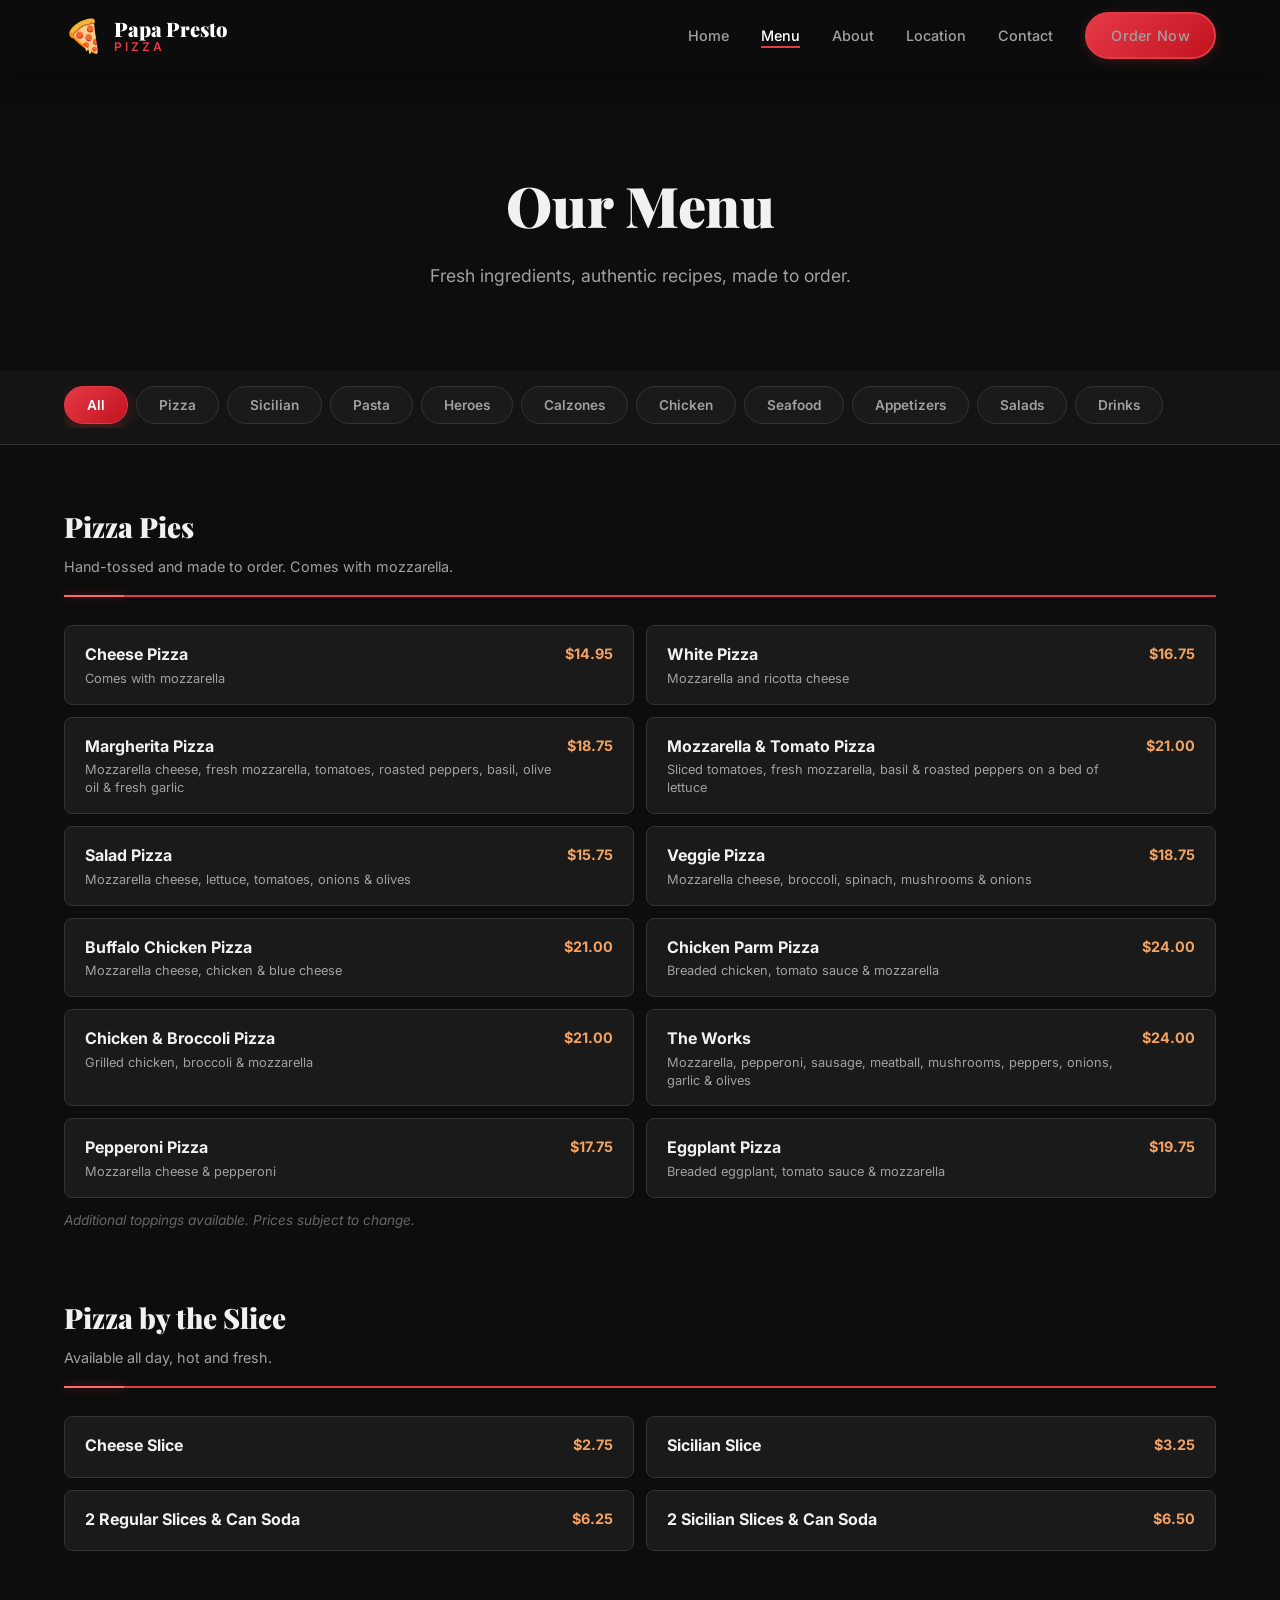
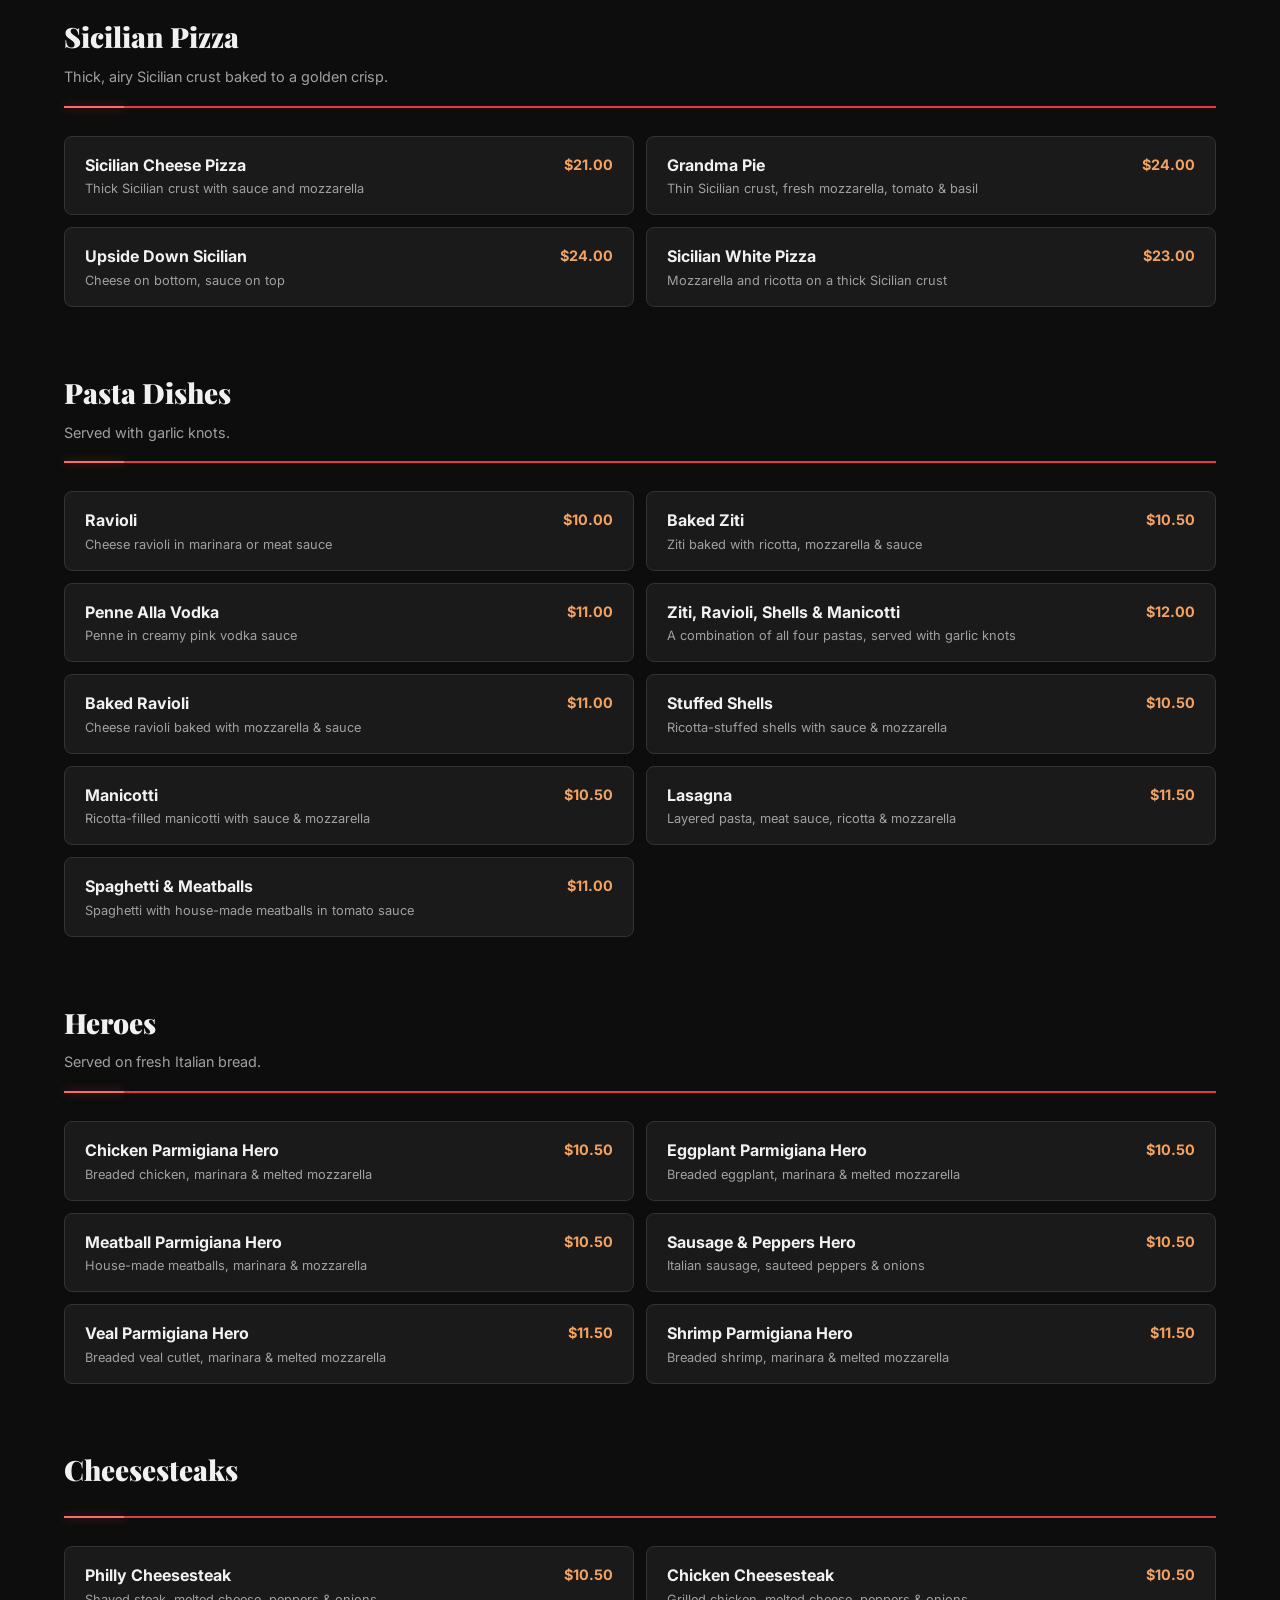
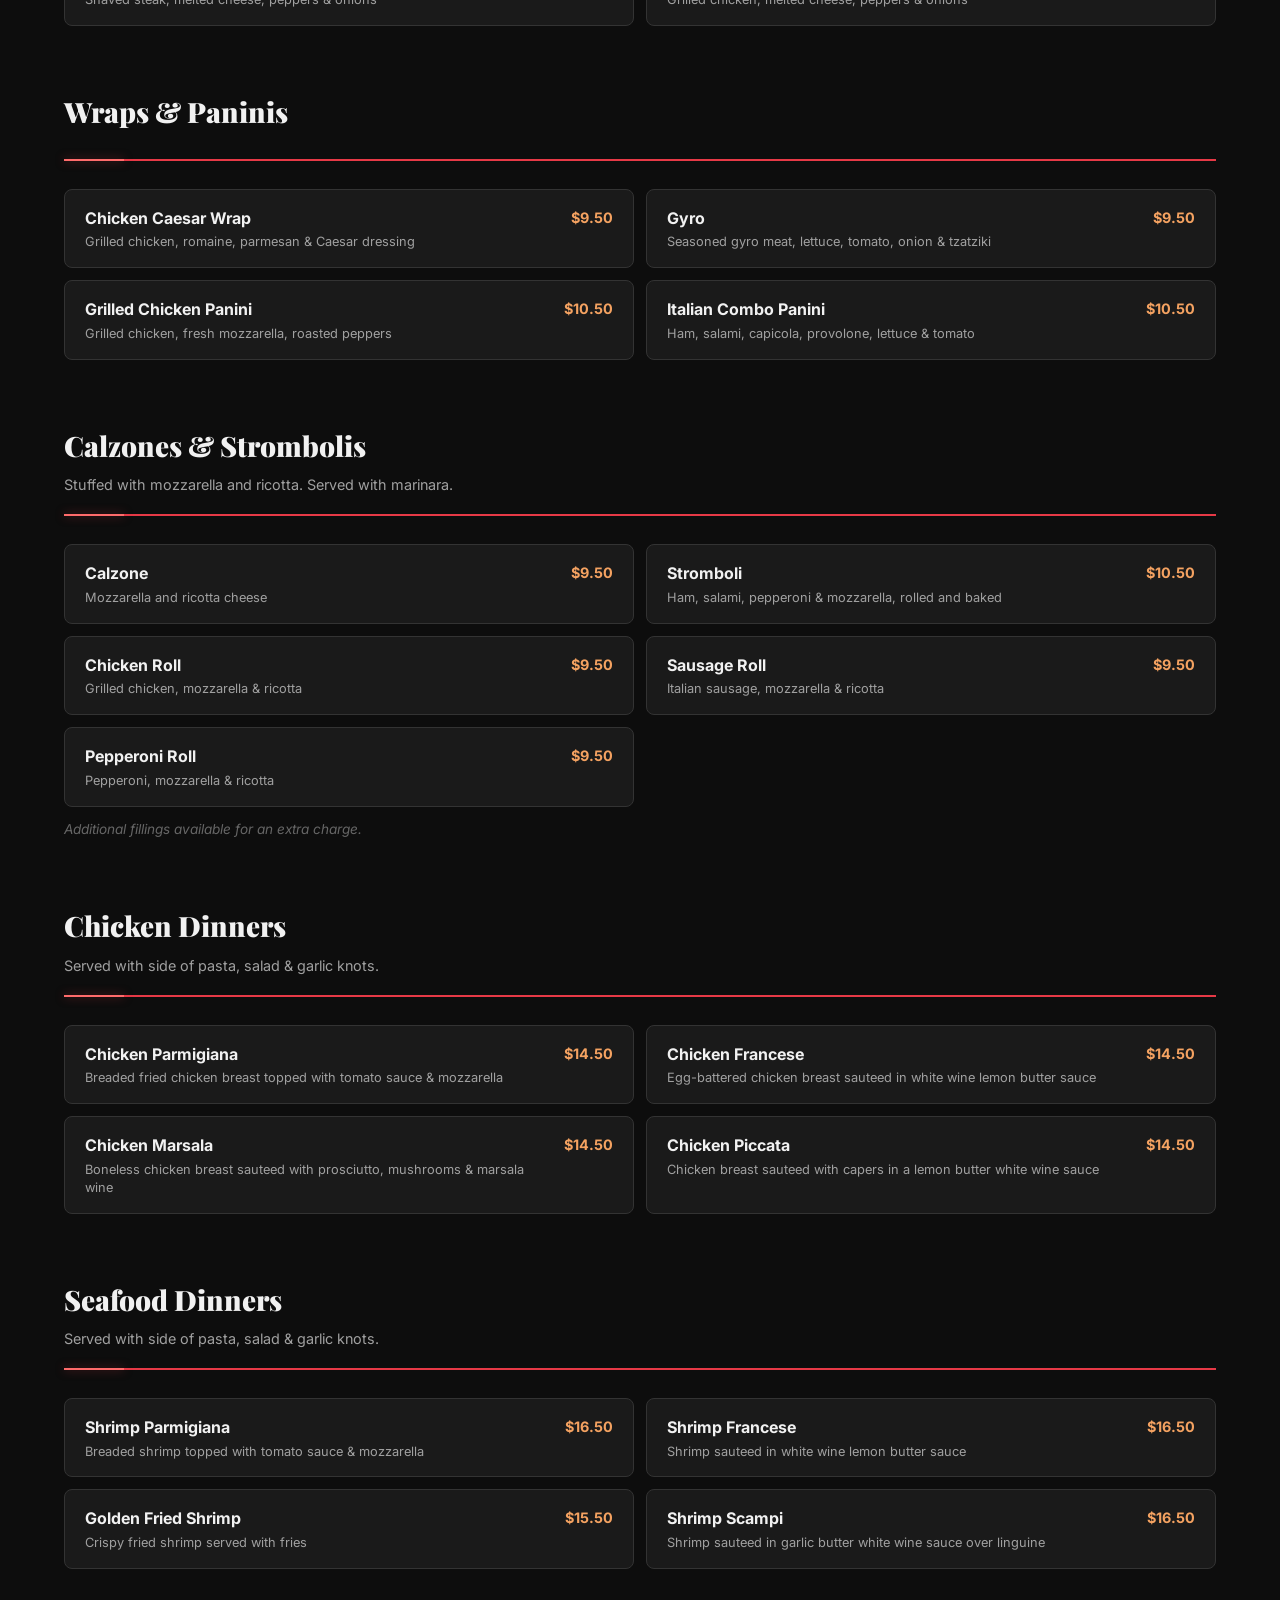
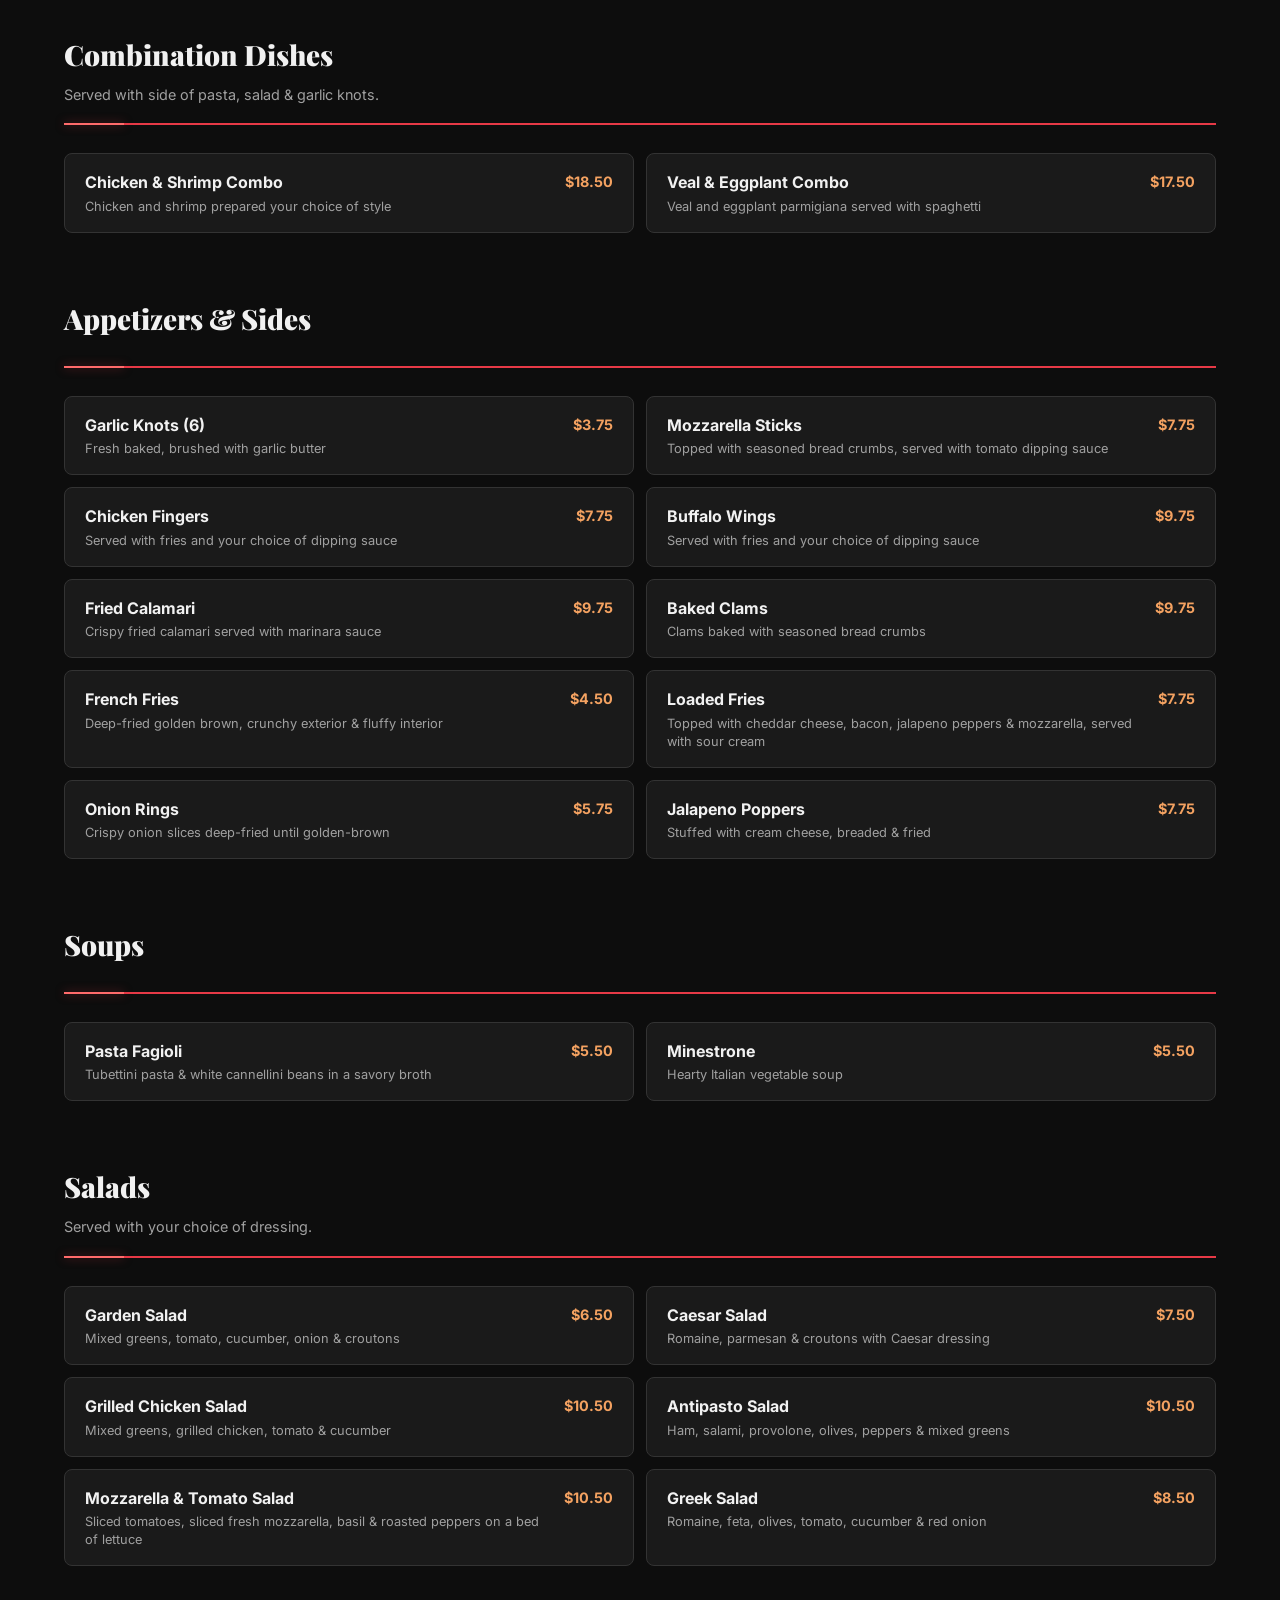
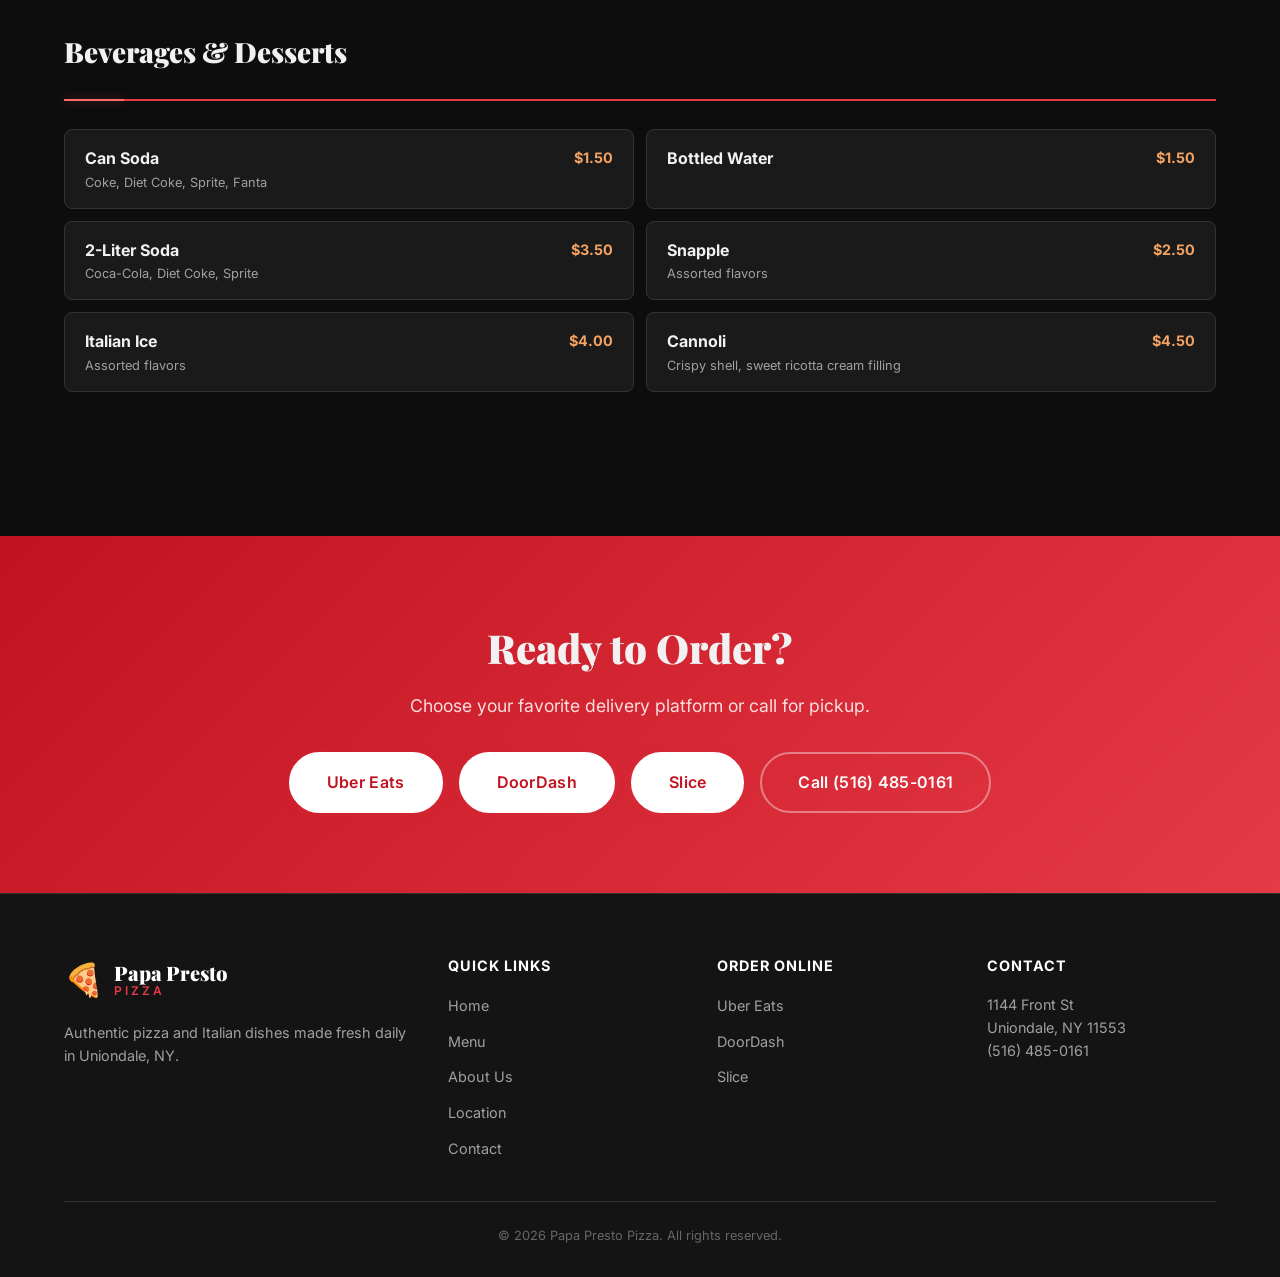
==== commit 3181c5a8: "Rename Specialty Sicilian to Sicilian Pizza, fix catering 404 links - Rename menu section heading fr" ====
--- a/menu.html
+++ b/menu.html
@@ -221,10 +221,10 @@
                 </div>
             </div>
 
-            <!-- Specialty Sicilian Pizza -->
+            <!-- Sicilian Pizza -->
             <div class="menu-section" id="sicilian" data-category="sicilian">
                 <div class="menu-section-header">
-                    <h2>Specialty Sicilian Pizza</h2>
+                    <h2>Sicilian Pizza</h2>
                     <p>Thick, airy Sicilian crust baked to a golden crisp.</p>
                 </div>
                 <div class="menu-grid">
--- a/css/styles.css
+++ b/css/styles.css
@@ -45,6 +45,7 @@
 html {
     scroll-behavior: smooth;
     scroll-padding-top: 80px;
+    overflow-x: hidden;
 }
 
 body {
@@ -713,6 +714,7 @@
     transition: all var(--transition);
     text-decoration: none;
     color: var(--color-text);
+    min-width: 0;
 }
 
 .delivery-card:hover {
@@ -1443,6 +1445,9 @@
         grid-template-columns: repeat(2, 1fr);
     }
 
+    .delivery-grid {
+        grid-template-columns: repeat(2, 1fr);
+    }
 
     .footer-grid {
         grid-template-columns: repeat(2, 1fr);
@@ -1521,9 +1526,47 @@
         height: 180px;
     }
 
-    /* Order Grid */
+    /* Order / Delivery Grid */
     .order-grid {
         grid-template-columns: repeat(2, 1fr);
+    }
+
+    .delivery-grid {
+        grid-template-columns: 1fr;
+    }
+
+    .delivery-card {
+        padding: 28px 20px;
+    }
+
+    .delivery-card-logo svg {
+        max-width: 100%;
+        height: auto;
+    }
+
+    /* Catering */
+    .catering-highlight-inner {
+        grid-template-columns: 1fr;
+    }
+
+    .catering-highlight-img {
+        min-height: 250px;
+    }
+
+    .catering-highlight-img::after {
+        background: linear-gradient(180deg, transparent 60%, var(--color-bg-card) 100%);
+    }
+
+    .catering-highlight-content {
+        padding: 32px 24px;
+    }
+
+    .catering-highlight-actions {
+        flex-direction: column;
+    }
+
+    .catering-highlight-actions .btn {
+        justify-content: center;
     }
 
     /* About */
